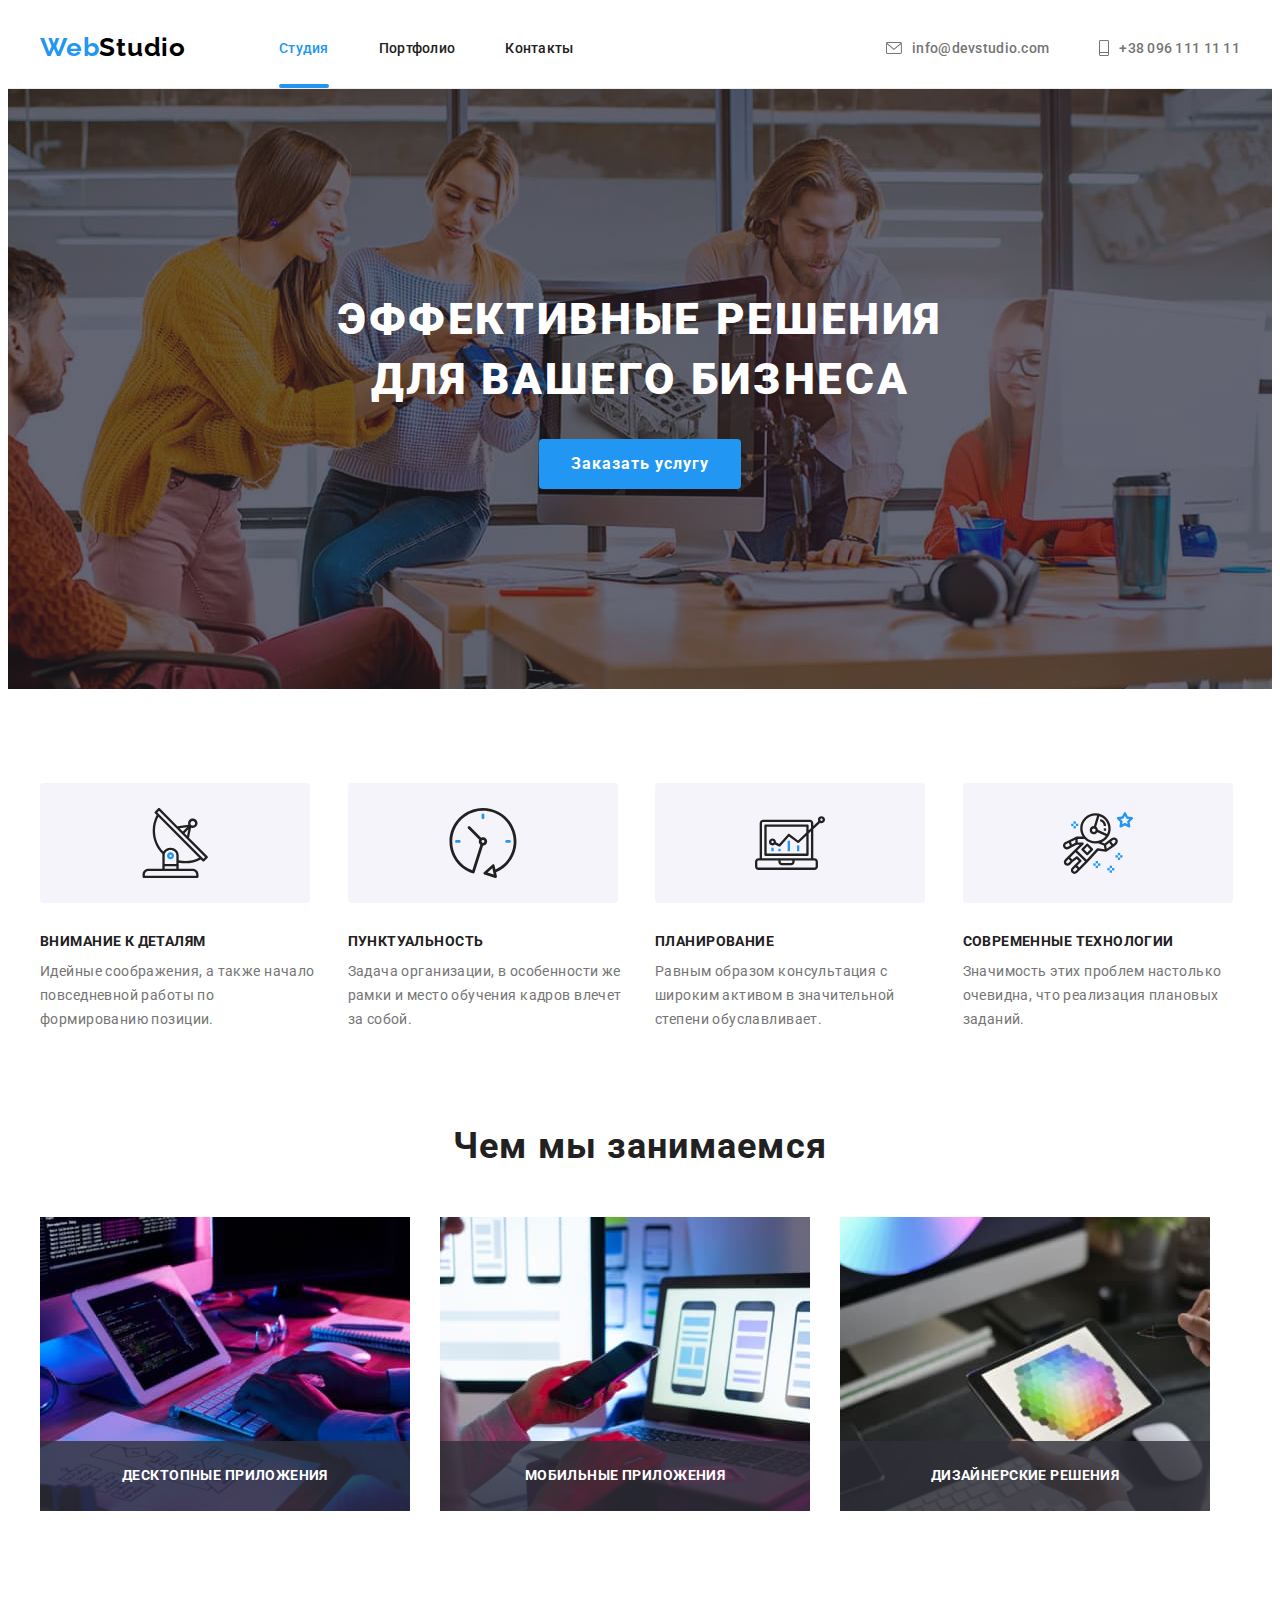
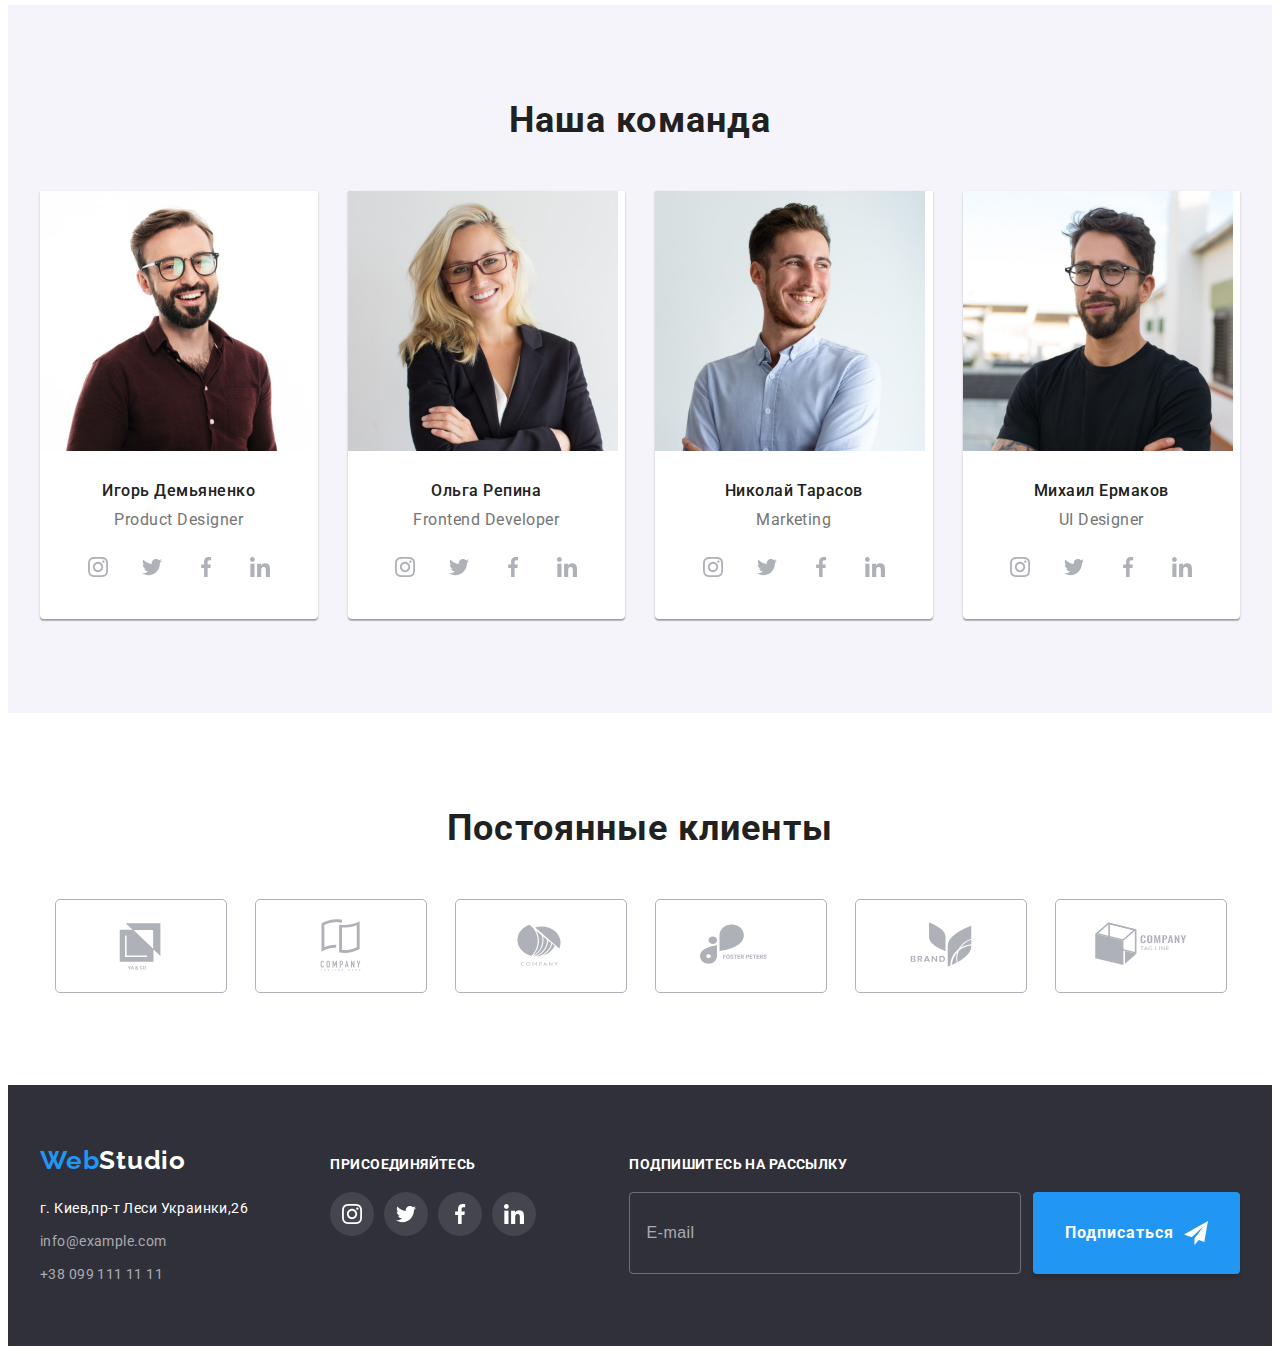
==== index.html @ f8690f67 "Добавляет первые изменения" ====
<!DOCTYPE html>
<html lang="ru">
<head>
    <meta charset="UTF-8">
    <meta http-equiv="X-UA-Compatible" content="IE=edge">
    <meta name="viewport" content="width=device-width, initial-scale=1.0">
    <title>Студия</title>
    <link rel="preconnect" href="https://fonts.googleapis.com">
    <link rel="preconnect" href="https://fonts.gstatic.com" crossorigin>
    <link href="https://fonts.googleapis.com/css2?family=Raleway:wght@700&family=Roboto:wght@400;500;700;900&display=swap"
        rel="stylesheet">
    <link rel="stylesheet" href="https://cdnjs.cloudflare.com/ajax/libs/modern-normalize/1.1.0/modern-normalize.min.css"
        integrity="sha512-wpPYUAdjBVSE4KJnH1VR1HeZfpl1ub8YT/NKx4PuQ5NmX2tKuGu6U/JRp5y+Y8XG2tV+wKQpNHVUX03MfMFn9Q=="
        crossorigin="anonymous" referrerpolicy="no-referrer" />
        
        <link rel="stylesheet" href="./css/main.min.css">
</head>
<body class="body">
    <!-- HEADER -->
<header class="header">
    <div class="container header__container">
    <nav class="navigation">
        <a class="logo logo__header" href="/" lang="en">Web<span class="logo__dark">Studio</span>    
        </a>
        <ul class="menu">
            <li class="menu__item" >
                <a class="menu__link menu__link_current" href="">Студия</a>
            </li>
            <li class="menu__item" >
                <a class="menu__link" href="./portfolio.html">Портфолио</a>
            </li>
            <li class="menu__item" >
                <a class="menu__link" href="">Контакты</a>
            </li> 
        </ul>
    </nav>
    <ul class="contacts">
            <li class="contacts__item">
                <a class="contacts__link" href="mailto:info@devstudio.com">
                    <svg class="contacts__icon" width="16px" height="12px">
                    <use href="./images/sprite.svg#icon-envelope"></use>
                    </svg>  
                    info@devstudio.com
                </a>
            </li>
            <li class="contacts__item">
                <a class="contacts__link header__tel" href="tel:+380961111111">
                   <svg class="contacts__icon" width="10px" height="16px">
                    <use href="./images/sprite.svg#icon-smartphone"></use>
                    </svg>
                    +38 096 111 11 11
                </a>
            </li>
    </ul>
        </div>
</header>
<main>
        <!-- HERO -->
<section class="hero">
    <div class="container">
        <h1 class="hero__title">Эффективные решения для вашего бизнеса</h1>
            <button class="modal-btn" type="button" data-modal-open>Заказать услугу</button>
    </div>
</section>
        <!-- FEATURES -->
<section class="section">
    <div class="container">
        <h2 class="section__title section__title_visually-hidden">Особенности</h2>
    <ul class="features">
        <li class="features__item">
            <div class="features__wrapper">
                <svg class="features__icon">
                <use href="./images/sprite.svg#icon-antenna"></use>
                </svg>
            </div>
        <h3 class="features__title">Внимание к деталям
        </h3>
            <p class="features__text">Идейные соображения, а также начало повседневной работы по формированию позиции.</p>
        </li>
        <li class="features__item">
            <div class="features__wrapper">
                <svg class="features__icon">
                <use href="./images/sprite.svg#icon-clock"></use>
                </svg>
            </div>
        <h3 class="features__title">Пунктуальность</h3>
            <p class="features__text">Задача организации, в особенности же рамки и место обучения кадров влечет за собой.</p>
        </li>
        <li class="features__item">
            <div class="features__wrapper">
                <svg class="features__icon">
                <use href="./images/sprite.svg#icon-diagram"></use>
                </svg>
            </div>
        <h3 class="features__title">Планирование</h3>
            <p class="features__text">Равным образом консультация с широким активом в значительной степени обуславливает.</p>
        </li>
        <li class="features__item">
            <div class="features__wrapper">
                <svg class="features__icon">
                <use href="./images/sprite.svg#icon-astronaut"></use>
                </svg>
            </div>
        <h3 class="features__title">Современные технологии</h3>
            <p class="features__text">Значимость этих проблем настолько очевидна, что реализация плановых заданий.</p>
        </li>
    </ul>
</div>
</section> 
       <!-- ABOUT-->
<section class="section section_no-padding-top">
    <div class="container">
    <h2 class="section__title">Чем мы занимаемся</h2>
    <ul class="about">
            <li class="about__item">
                <div class="about__wrapper">
                    <img class="about__img" src="./images/about/about-img-1.jpg" alt="Разработчик пишет код" width="370" height="290">
                    <h2 class="about__title">Десктопные приложения</h2>
                </div>
            </li>
            <li class="about__item">
                <div class="about__wrapper">
                    <img class="about__img" src="./images/about/about-img-2.jpg" alt="Разработчик работает над мобильным приложением" width="370" height="290">
                    <h2 class="about__title">Мобильные приложения</h2>
                </div>
            </li>
            <li class="about__item">
                <div class="about__wrapper">
                    <img class="about__img" src="./images/about/about-img-3.jpg" alt="Дизайнер подбирает цвета" width="370" height="290">
                    <h2 class="about__title">Дизайнерские решения</h2>
                </div>
            </li>
    </ul>
    </div>
</section>
       <!-- OUR TEAM -->
<section class="section section_other-bg">
    <div class="container">
        <h2 class="section__title">Наша команда</h2>
        <ul class="employees">
            <li class="employees__card">
                <img class="employees__photo" src="./images/our-team/igor-demyanenko-img-1.jpg"       alt="мужчина улыбается" width="270" height="260">
    <div class="employees__wrapper">
        <h3 class="employees__title ">Игорь Демьяненко</h3>
            <p class="employees__text" lang="en">Product Designer</p>
        <ul class="social-list">
            <li class="social-list__item">
                <a href="" class="social-list__link">
                <svg class="social-list__icon" width="20px" height="20px">
                <use href="./images/sprite.svg#icon-instagram"></use>
                </svg>
                </a>
            </li>
            <li class="social-list__item">
                <a href="" class="social-list__link ">
                <svg class="social-list__icon" width="20px" height="20px">
                <use href="./images/sprite.svg#icon-twitter"></use>
                </svg>
                </a>
            </li>
            <li class="social-list__item">
                <a href="" class="social-list__link">
                <svg class="social-list__icon" width="20px" height="20px">
                <use href="./images/sprite.svg#icon-facebook"></use>
                </svg>
                </a>
            </li>
            <li class="social-list__item">
                <a href="" class="social-list__link">
                <svg class="social-list__icon" width="20px" height="20px">
                <use href="./images/sprite.svg#icon-linkedin"></use>
                </svg>
                </a>
            </li>
        </ul>
        </div>
            </li>
            <li class="employees__card">
                <img class="employees__photo" src="./images/our-team/olga-repina-img-2.jpg" alt="женщина улыбается" width="270" height="260">
            <div class="employees__wrapper">
                <h3 class="employees__title">Ольга Репина</h3>
                <p class="employees__text" lang="en">Frontend Developer</p>
        <ul class="social-list">
            <li class="social-list__item">
                <a href="" class="social-list__link">
                <svg class="social-list__icon" width="20px" height="20px">
                <use href="./images/sprite.svg#icon-instagram"></use>
                </svg>
                </a>
            </li>
            <li class="social-list__item">
                <a href="" class="social-list__link">
                <svg class="social-list__icon" width="20px" height="20px">
                <use href="./images/sprite.svg#icon-twitter"></use>
                </svg>
                </a>
            </li>
            <li class="social-list__item">
                <a href="" class="social-list__link">
                <svg class="social-list__icon" width="20px" height="20px">
                <use href="./images/sprite.svg#icon-facebook"></use>
                </svg>
                </a>
            </li>
            <li class="social-list__item">
                <a href="" class="social-list__link">
                <svg class="social-list__icon" width="20px" height="20px">
                <use href="./images/sprite.svg#icon-linkedin"></use>
                </svg>
                </a>
            </li>
        </ul>
        </div>
            </li>
            <li class="employees__card">
                <img class="employees__photo" src="./images/our-team/nikolaj-tarasov-img-3.jpg" alt="мужчина улыбается" width="270" height="260">
        <div class="employees__wrapper">
                <h3 class="employees__title">Николай Тарасов</h3>
                <p class="employees__text" lang="en">Marketing</p>
        <ul class="social-list">
            <li class="social-list__item">
                <a href="" class="social-list__link">
                <svg class="social-list__icon" width="20px" height="20px">
                <use href="./images/sprite.svg#icon-instagram"></use>
                </svg>
                </a>
            </li>
            <li class="social-list__item">
                <a href="" class="social-list__link">
                <svg class="social-list__icon" width="20px" height="20px">
                <use href="./images/sprite.svg#icon-twitter"></use>
                </svg>
                </a>
            </li>
            <li class="social-list__item">
                <a href="" class="social-list__link">
                <svg class="social-list__icon" width="20px" height="20px">
                <use href="./images/sprite.svg#icon-facebook"></use>
                </svg>
                </a>
            </li>
            <li class="social-list__item">
                <a href="" class="social-list__link">
                <svg class="social-list__icon" width="20px" height="20px">
                <use href="./images/sprite.svg#icon-linkedin"></use>
                </svg>
                </a>
            </li>
        </ul>
        </div>
            </li>
            <li class="employees__card">
                <img class="employees__photo" src="./images/our-team/mihail-ermakov-img-4.jpg" alt="мужчина улыбается" width="270" height="260">
        <div class="employees__wrapper">
                <h3 class="employees__title">Михаил Ермаков</h3>
                <p class="employees__text" lang="en">UI Designer</p>
        <ul class="social-list">
            <li class="social-list__item">
                <a href="" class="social-list__link">
                <svg class="social-list__icon" width="20px" height="20px">
                <use href="./images/sprite.svg#icon-instagram"></use>
                </svg>
                </a>
            </li>
            <li class="social-list__item">
                <a href="" class="social-list__link">
                <svg class="social-list__icon" width="20px" height="20px">
                <use href="./images/sprite.svg#icon-twitter"></use>
                </svg>
                </a>
            </li>
            <li class="social-list__item">
                <a href="" class="social-list__link">
                <svg class="social-list__icon" width="20px" height="20px">
                <use href="./images/sprite.svg#icon-facebook"></use>
                </svg>
                </a>
            </li>
            <li class="social-list__item">
                <a href="" class="social-list__link">
                <svg class="social-list__icon" width="20px" height="20px">
                <use href="./images/sprite.svg#icon-linkedin"></use>
                </svg>
                </a>
            </li>
        </ul>
        </div>
    </li>
    </ul>
    </div>
</section>
<!-- PERMANENT CLIENTS -->
<section class="section">
        <div class="container">
            <h2 class="section__title">Постоянные клиенты</h2>
        <ul class="client">
            <li class="client__item">
                <a href="" class="client__link">
                    <svg class="client__icon" width="106px" height="60px">
                        <use href="./images/sprite.svg#icon-first-client"></use>
                    </svg>
                </a>
            </li>
            <li class="client__item">
                <a href="" class="client__link">
                    <svg class="client__icon" width="106px" height="60px">
                        <use href="./images/sprite.svg#icon-second-client"></use>
                    </svg>
                </a>
            </li>
            <li class="client__item">
                <a href="" class="client__link">
                    <svg class="client__icon" width="106px" height="60px">
                        <use href="./images/sprite.svg#icon-third-client"></use>
                    </svg>
                </a>
            </li>
            <li class="client__item">
                <a href="" class="client__link">
                    <svg class="client__icon" width="106px" height="60px">
                        <use href="./images/sprite.svg#icon-fourth-client"></use>
                    </svg>
                </a>
            </li>
            <li class="client__item">
                <a href="" class="client__link">
                    <svg class="client__icon" width="106px" height="60px">
                        <use href="./images/sprite.svg#icon-fifth-client"></use>
                    </svg>
                </a>
            </li>
            <li class="client__item">
                <a href="" class="client__link">
                    <svg class="client__icon" width="106px" height="60px">
                        <use href="./images/sprite.svg#icon-sixth-client"></use>
                    </svg>
                </a>
            </li>
        </ul>

    </div>
</section>

</main>
    <!-- FOOTER -->
<footer class="footer">
<div class="container footer__container">
        <div class="footer__left-side">
        <a class="logo footer__logo" href="/" lang="en">Web<span class="logo__light">Studio</span></a>
        <!-- CONTACT INFORMATION -->
<address class="contact__info">
        <ul class="footer__contacts">
            <li class="footer__item">
                <a class="footer__link  footer__link__map" href="https://goo.gl/maps/mqFkWckFCeggj8cy6" 
                target="_blank" rel="noopener noreferrer">
                    г. Киев,пр-т Леси Украинки,26</a> 
            </li>
            <li class="footer__item">
                <a class="footer__link  footer__link_connection" href="mailto:info@example.com">info@example.com</a>
            </li>
            <li class="footer__item">
                <a class="footer__link  footer__link_connection" href="tel:+380991111111">+38 099 111 11 11</a>
            </li>
        </ul>
</address>
        </div>
        <div class="footer__right-side">
            <h2 class="footer__title">присоединяйтесь</h2>
        <ul class="social-list">
            <li class="social-list__item">
                <a href="" class="social-list__link footer__social-link">
                <svg class="footer__social-icon" width="20px" height="20px">
                <use href="./images/sprite.svg#icon-instagram"></use>
                </svg>
                </a>
            </li>
            <li class="social-list__item">
                <a href="" class="social-list__link footer__social-link">
                <svg class="footer__social-icon" width="20px" height="20px">
                <use href="./images/sprite.svg#icon-twitter"></use>
                </svg>
                </a>
            </li>
            <li class="social-list__item">
                <a href="" class="social-list__link footer__social-link">
                <svg class="footer__social-icon" width="20px" height="20px">
                <use href="./images/sprite.svg#icon-facebook"></use>
                </svg>
                </a>
            </li>
            <li class="social-list__item">
                <a href="" class="social-list__link footer__social-link">
                <svg class="footer__social-icon" width="20px" height="20px">
                <use href="./images/sprite.svg#icon-linkedin"></use>
                </svg>
                </a>
            </li>
        </ul>
    </div>
        <div class="subscribe-form__wripper">
            <h2 class="subscribe-form__title">Подпишитесь на рассылку</h2>
        <form class="subscribe-form">
            <input class="subscribe-form__input"
            type="email"
            name="user_email"
            id="email"
            placeholder="E-mail">
            <button class="modal-btn subscribe-form__btn" type="submit">Подписаться
            <svg class="subscribe-form__icon" width="24px" height="24px">
            <use href="./images/sprite.svg#icon-icon-send"></use>
            </svg></button>
        </form>
        </div>
</div>
</footer>
<div class="backdrop is-hidden" data-modal>
    <div class="modal">
        <button type="button" class="modal-close-btn" data-modal-close>
            <svg class="modal-close-btn__icon" width="18px" height="18px">
            <use href="./images/sprite.svg#icon-close-btn"></use>
            </svg>
        </button>
        <form  class="contact-form">
            <p class="contact-form__text">Оставьте свои данные, мы вам перезвоним</p>
            <label class="contact-form__field">
                <span class="contact-form__field__key">Имя</span>
                <span class="contact-form__wrapper">
                <input class="contact-form__input" 
                type="text" 
                required 
                name="user_name"
                pattern="[a-zA-Z]*"
                title="Иван Иванов" >
                <svg class="contact-form__icon" width="18px" height="18px">
                    <use href="./images/sprite.svg#icon-person-black"></use>
                </svg>
                </span>
            </label>
            <label class="contact-form__field">
                <span class="contact-form__field__key">Телефон</span>
                <span class="contact-form__wrapper">
                <input class="contact-form__input"
                 type="tel" 
                 required 
                 name="user_phone_number" 
                 pattern="[0-9]{3}-[0-9]{3}-[0-9]{2}-[0-9]{2}"
                 title="xxx-xxx-xx-xx">
                <svg class="contact-form__icon" width="18px" height="18px">
                    <use href="./images/sprite.svg#icon-phone-black"></use>
                </svg>
               </span> 
            </label>
            <label class="contact-form__field">
                <span class="contact-form__field__key">Почта</span>
                <span class="contact-form__wrapper">
                <input class="contact-form__input" 
                type="email" 
                required 
                name="user_email">
                <svg class="contact-form__icon" width="18px" height="18px">
                    <use href="./images/sprite.svg#icon-email-black"></use>
                </svg>
                </span>
            </label>
            <label class="contact-form__field__comment">
                <span class="contact-form-field-key">Комментарий</span>
                <textarea class="contact-form__comment"
                placeholder="Введите текст"
                name="user_comment"
                ></textarea>
            </label>
            <input type="checkbox" 
            class="contact-form__checkbox contact-form__checkbox_visually-hidden" 
            id="checkbox-policy"
            name="user_policy">
            <label for="checkbox-policy" class="contact-form__checkbox__label checkbox__text">
                Соглашаюсь с рассылкой и принимаю&nbsp;<a href="" class="contact-form__link">Условия договора</a>
            </label>
            <button type="submit" class="modal-btn contact-form__button">Отправить</button>
        </form>
    </div>
</div>
<script src="./js/modal.js"></script>
</body>
</html>
---- css/main.min.css ----
:root{--primary-font-family: "Roboto", sans-serif;--secondary-font-family: "Raleway", sans-serif;--accent-color: #2196F3;--primary-text-color: #212121;--secondary-text-color: #757575;--background-modal--color: #188CE8;--background-dark-color: #2F303A;--auxiliary-light-color: #FFFFFF;--auxiliary-dark-color: #000000;--social-icon-color: #AFB1B8;--cubic-bezier: cubic-bezier(0.4, 0, 0.2, 1)}.client__link,.features__wrapper,.about__title,.social-list__link,.modal-close-btn,.contact-form__checkbox__label{display:flex;justify-content:center;align-items:center}.contact-form__checkbox,.section__title_visually-hidden{position:absolute;width:1px;height:1px;margin:-1px;border:0;padding:0;white-space:nowrap;clip-path:inset(100%);clip:rect(0 0 0 0);overflow:hidden}h1,h2,h3,p{margin-top:0;margin-bottom:0}ul,ol{margin-top:0;margin-bottom:0;padding-left:0;list-style:none}img{display:block;max-width:100%;height:auto}a{text-decoration:none}.body{font-family:var(--primary-font-family);color:var(--primary-text-color)}.container{width:1200px;margin-left:auto;margin-right:auto;padding-right:15px;padding-left:15px}.section{padding-top:94px;padding-bottom:94px}.section_no-padding-top{padding-top:0}.section_other-bg{background:#f5f4fa}.section__title{text-align:center;margin-bottom:50px;font-weight:700;font-size:36px;line-height:1.1666666667;letter-spacing:.03em}.backdrop{position:fixed;top:0;left:0;width:100%;height:100%;background-color:rgba(0,0,0,.2);transition:opacity 250ms var(--cubic-bezier),visibility 250ms var(--cubic-bezier)}.backdrop.is-hidden{opacity:0;visibility:hidden;pointer-events:none}.logo{font-family:var(--secondary-font-family);font-weight:700;font-size:26px;line-height:1.1923076923;letter-spacing:.03em;color:var(--accent-color)}.logo__header{margin-right:93px}.logo__dark{color:var(--auxiliary-dark-color)}.footer__logo{display:inline-block;margin-bottom:20px}.logo__light{color:var(--auxiliary-light-color)}.modal-btn{min-width:200px;border:none;border-radius:4px;box-shadow:0px 4px 4px rgba(0,0,0,.15);padding:10px 32px;font-family:inherit;font-weight:700;font-size:16px;line-height:1.875;letter-spacing:.06em;cursor:pointer;color:var(--auxiliary-light-color);background-color:var(--accent-color);transition:color 250ms var(--cubic-bezier),background-color 250ms var(--cubic-bezier)}.modal-btn:hover,.modal-btn:focus{color:var(--auxiliary-light-color);background-color:var(--background-modal--color)}.contact-form__text{font-weight:700;font-size:20px;line-height:1.15;letter-spacing:.03em;margin-bottom:12px}.contact-form{display:flex;flex-direction:column}.contact-form__input{width:100%;height:40px;padding-left:42px;border:1px solid rgba(33,33,33,.2);border-radius:4px;transition:border-color 250ms var(--cubic-bezier)}.contact-form__input:focus{outline:none;border-color:var(--accent-color)}.contact-form__field{margin-bottom:10px}.contact-form__field__comment{margin-bottom:20px}.contact-form__field__key{display:block;margin-bottom:4px;font-weight:400;font-size:12px;line-height:1.1666666667;letter-spacing:.01em;color:var(--secondary-text-color)}.contact-form__wrapper{position:relative;display:block}.contact-form__icon{position:absolute;top:50%;left:12px;transform:translateY(-50%);transition:fill 250ms var(--cubic-bezier)}.contact-form__input:focus+.contact-form__icon{fill:var(--accent-color)}.contact-form__comment{display:block;width:100%;height:120px;border:1px solid rgba(33,33,33,.2);border-radius:4px;resize:none;padding:12px 16px;transition:border-color 250ms var(--cubic-bezier)}.contact-form__comment:focus{outline:none;border-color:var(--accent-color)}.contact-form__comment::placeholder{font-weight:400;font-size:12px;line-height:1.1666666667;letter-spacing:.01em;color:rgba(117,117,117,.5)}.contact-form__checkbox__label{margin-bottom:30px}.contact-form__checkbox__label::before{display:block;width:16px;height:15px;border:2px solid var(--primary-text-color);border-radius:2px;content:"";cursor:pointer;margin-right:10px}.contact-form__checkbox:checked+.contact-form__checkbox__label::before{background-position:center;background-size:contain;background-color:var(--accent-color);border-color:var(--accent-color);background-image:url("../images/checkbox-icon/chekbox-icon.svg")}.contact-form__checkbox:focus+.contact-form__checkbox__label::before{border-color:var(--accent-color)}.checkbox__text{font-weight:400;font-size:14px;line-height:1.7142857143;letter-spacing:.03em;color:var(--secondary-text-color)}.contact-form__link{color:var(--accent-color)}.contact-form__button{align-self:center}.modal{position:absolute;top:50%;left:50%;transform:translate(-50%, -50%);width:528px;height:581px;padding:40px;background-color:var(--auxiliary-light-color)}.modal-close-btn{position:absolute;top:8px;right:8px;width:30px;height:30px;padding:0;border:1px solid rgba(0,0,0,.1);border-radius:50%;background-color:rgba(0,0,0,0);cursor:pointer;transition:fill 250ms var(--cubic-bezier)}.modal-close-btn:hover,.modal-close-btn:focus{fill:var(--accent-color)}.social-list{display:flex;justify-content:center}.social-list__item:not(:last-child){margin-right:10px}.social-list__link{width:44px;height:44px;border-radius:50%;background-color:var(--auxiliary-light-color);transition:background-color 250ms var(--cubic-bezier)}.social-list__link:hover,.social-list__link:focus{background-color:var(--accent-color)}.social-list__icon{fill:var(--social-icon-color);transition:fill 250ms var(--cubic-bezier)}.social-list__link:hover .social-list__icon,.social-list__link:focus .social-list__icon{fill:var(--auxiliary-light-color)}.subscribe-form{display:flex;width:100%}.subscribe-form__title{display:inline-block}.subscribe-form__input{width:358px;height:50px;margin-right:12px;padding:15px 16px;border:1px solid rgba(255,255,255,.3);border-radius:4px;background-color:rgba(0,0,0,0);color:var(--auxiliary-light-color);transition:border-color 250ms var(--cubic-bezier)}.subscribe-form__input::placeholder{font-weight:400;font-size:16px;line-height:1.25;letter-spacing:.03em;color:rgba(255,255,255,.6)}.subscribe-form__input:focus{outline:none;border-color:var(--accent-color)}.subscribe-form__btn{display:inline-flex;align-items:center}.subscribe-form__icon{margin-left:10px;fill:var(--auxiliary-light-color)}.about{display:flex;flex-direction:row}.about__item{flex:basis calc((100% - 60px)/3)}.about__item:not(:last-child){margin-right:30px}.about__wrapper{position:relative}.about__title{position:absolute;bottom:0;left:0;width:100%;height:70px;font-family:var(--primary-text-color);font-weight:700;font-size:14px;line-height:1.14;letter-spacing:.03em;text-transform:uppercase;overflow:auto;color:var(--auxiliary-light-color);background-color:rgba(47,48,58,.8)}.features__wrapper{width:270px;height:120px;margin-bottom:30px;background:#f5f4fa;border-radius:4px}.features__icon{width:70px;height:70px}.features__title{margin-bottom:10px;font-weight:700;font-size:14px;line-height:1.1428571429;letter-spacing:.03em;text-transform:uppercase}.features__text{font-weight:400;font-size:14px;line-height:1.7142857143;letter-spacing:.03em;color:var(--secondary-text-color)}.features{display:flex;flex-wrap:wrap;margin:-15px}.features__item{margin:15px;flex-basis:calc((100% - 120px)/4)}.footer__container{display:flex;align-items:baseline}.footer{padding-top:60px;padding-bottom:60px;background-color:var(--background-dark-color)}.footer__left-side{flex-grow:1;margin-right:70px}.footer__right-side{margin-right:93px}.footer__contacts{font-weight:400;font-size:14px;line-height:1.7142857143;letter-spacing:.03em;font-style:normal}.footer__link{transition:color 250ms var(--cubic-bezier)}.footer__link:hover,.footer__link:focus{color:var(--accent-color)}.footer__link__map{color:var(--auxiliary-light-color)}.footer__link_connection{color:rgba(255,255,255,.6)}.footer__item:not(:last-child){margin-bottom:9px}.footer__title,.subscribe-form__title{font-weight:700;font-size:14px;line-height:1.1428571429;letter-spacing:.03em;text-transform:uppercase;margin-bottom:20px;color:var(--auxiliary-light-color)}.footer__social-link{background-color:rgba(255,255,255,.1)}.footer__social-icon{fill:var(--auxiliary-light-color)}.header{padding-top:24px;padding-bottom:25px;border-bottom:1px solid #ececec}.header__container{display:flex;align-items:center;justify-content:space-between}.navigation{display:flex;align-items:center}.menu{display:flex}.menu__item:not(:last-child){margin-right:50px}.menu__link{padding-top:32px;padding-bottom:32px;font-weight:500;font-size:14px;line-height:1.1428571429;letter-spacing:.02em;color:var(--primary-text-color);transition:color 250ms var(--cubic-bezier)}.menu__link:hover,.menu__link:focus{color:var(--accent-color)}.menu__link.menu__link_current{color:var(--accent-color)}.menu__link_current{position:relative;color:var(--accent-color)}.menu__link_current::after{position:absolute;display:block;width:100%;height:4px;left:0;bottom:0;background-color:var(--accent-color);border-radius:2px;content:""}.contacts{display:flex;align-items:center;font-weight:500;font-size:14px;line-height:1.1428571429;letter-spacing:.02em;color:var(--secondary-text-color)}.header__tel{margin-left:50px}.contacts__link{display:flex;align-items:center;color:var(--secondary-text-color);transition:color 250ms var(--cubic-bezier)}.contacts__link:hover,.contacts__link:focus{color:var(--accent-color)}.contacts__icon{flex-shrink:0;margin-right:10px;fill:var(--secondary-text-color);transition:fill 250ms var(--cubic-bezier)}.contacts__link:hover .contacts__icon,.contacts__link:focus .contacts__icon{fill:var(--accent-color)}.hero{padding-top:200px;padding-bottom:200px;margin-left:auto;margin-right:auto;text-align:center;background-color:#c4c4c4;background-image:linear-gradient(rgba(47, 48, 58, 0.4), rgba(47, 48, 58, 0.4)),url(../images/hero/bg.jpg);background-size:cover;background-position:center;background-repeat:no-repeat;max-width:1600px}.hero__title{width:696px;margin-left:auto;margin-right:auto;margin-bottom:30px;font-weight:900;font-size:44px;line-height:1.3636363636;letter-spacing:.06em;text-transform:uppercase;color:var(--auxiliary-light-color)}.employees{display:flex;flex-wrap:wrap}.employees__card{box-shadow:0px 1px 3px rgba(0,0,0,.12),0px 1px 1px rgba(0,0,0,.14),0px 2px 1px rgba(0,0,0,.2);border-radius:0px 0px 4px 4px;background-color:var(--auxiliary-light-color);flex-basis:calc((100% - 90px)/4)}.employees__card:not(:last-child){margin-right:30px}.employees__title{font-weight:500;font-size:16px;line-height:1.1875;letter-spacing:.03em;margin-bottom:10px}.employees__text{margin-bottom:16px;font-weight:400;font-size:16px;line-height:1.1875;letter-spacing:.03em;color:var(--secondary-text-color)}.employees__wrapper{text-align:center;padding-top:30px;padding-bottom:30px}.client{display:flex;justify-content:center}.client__item{width:170px;height:92px}.client__item:not(:last-child){margin-right:30px}.client__link{width:100%;height:100%;border:solid 1px var(--social-icon-color);border-radius:5px;color:var(--social-icon-color);transition:border-color 250ms var(--cubic-bezier),color 250ms var(--cubic-bezier)}.client__link:hover,.client__link:focus{border-color:var(--accent-color);color:var(--accent-color)}.client__icon{fill:currentColor}.project__btn{display:flex;justify-content:center;margin-bottom:50px}.project__item:not(:last-child){margin-right:8px}.project__modal-btn{border:solid 1px rgba(0,0,0,0);border-radius:4px;padding:6px 22px;font-family:inherit;font-weight:500;font-size:16px;line-height:1.625;letter-spacing:.03em;cursor:pointer;color:var(--auxiliary-dark-color);background-color:#f5f4fa;transition:color 250ms var(--cubic-bezier),background-color 250ms var(--cubic-bezier),box-shadow 250ms var(--cubic-bezier)}.project__modal-btn:hover,.project__modal-btn:focus{color:var(--auxiliary-light-color);background-color:var(--accent-color);box-shadow:0px 3px 1px rgba(0,0,0,.1),0px 1px 2px rgba(0,0,0,.08),0px 2px 2px rgba(0,0,0,.12);border-radius:4px}.project__cards{display:flex;flex-wrap:wrap}.project__cards__item{flex-basis:calc((100% - 60px)/3)}.project__cards__item:not(:nth-child(3n)){margin-right:30px}.project__cards__item:not(:nth-last-child(-n+3)){margin-bottom:30px}.project__cards__wrapper{padding:20px 24px;border:1px solid #eee;border-top:none;background-color:var(--auxiliary-light-color)}.project__cards__link{display:block;transition:box-shadow 250ms var(--cubic-bezier);background:var(--auxiliary-light-color)}.project__cards__link:hover,.project__cards__link:focus{box-shadow:0px 1px 1px rgba(0,0,0,.12),0px 4px 4px rgba(0,0,0,.06),1px 4px 6px rgba(0,0,0,.16)}.project__cards__title{margin-bottom:4px;font-weight:700;font-size:18px;line-height:2;letter-spacing:.06em;color:var(--auxiliary-dark-color)}.project__cards__text{font-weight:400;font-size:16px;line-height:1.875;letter-spacing:.03em;color:var(--secondary-text-color)}.project__img__wrapper{position:relative;overflow:hidden}.project__cards__overlay{position:absolute;top:0;left:0;width:100%;height:100%;padding:63px 24px;font-weight:400;font-size:18px;line-height:1.5555555556;letter-spacing:.03em;color:var(--auxiliary-light-color);background-color:rgba(33,150,243,.9);transition:transform 250ms var(--cubic-bezier);transform:translateY(100%)}.project__cards__link:hover .project__cards__overlay,.project__cards__link:focus .project__cards__overlay{transform:translateY(0%)}/*# sourceMappingURL=main.min.css.map */
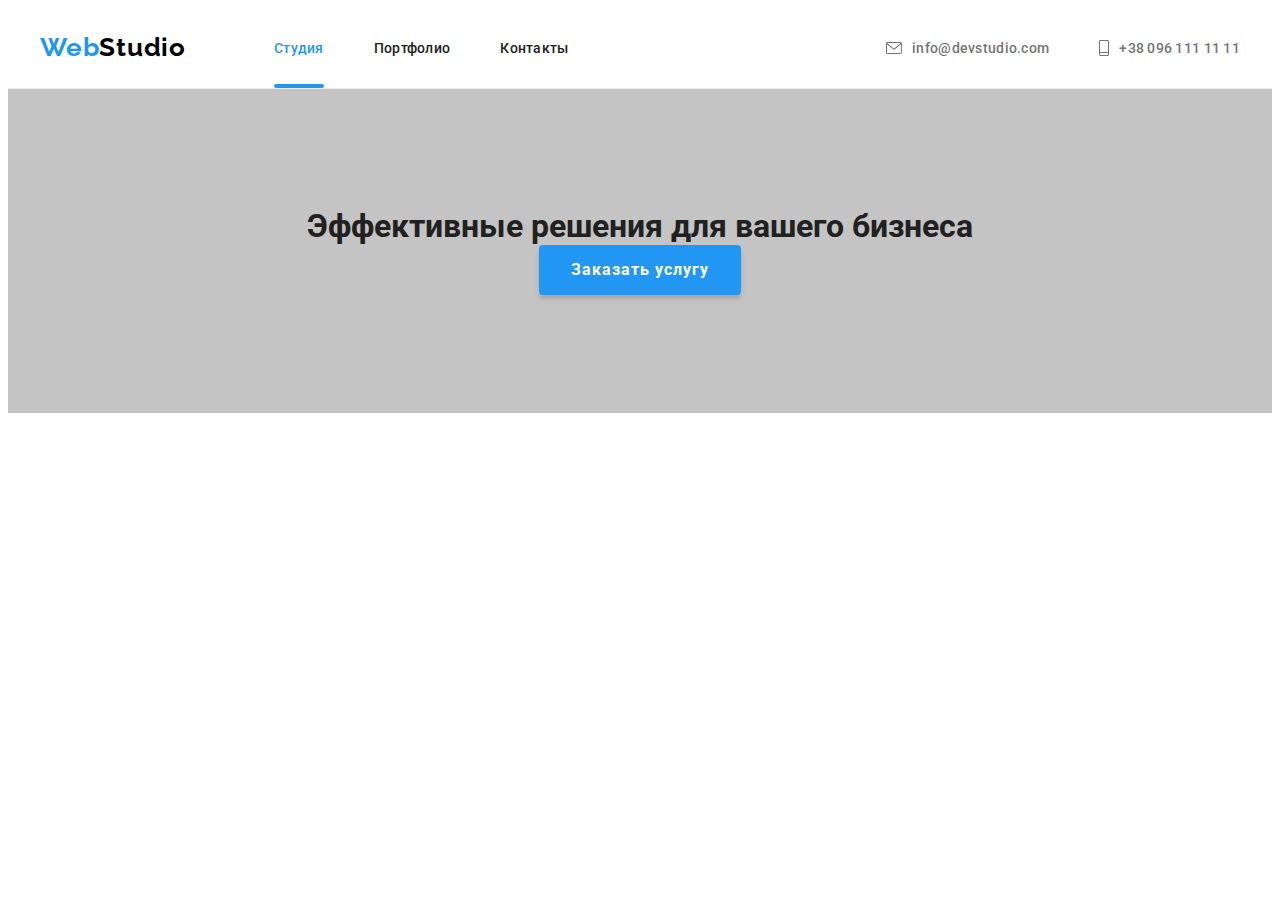
==== commit 231c4fbe: "Добавляет хедер" ====
--- a/index.html
+++ b/index.html
@@ -34,6 +34,11 @@
             </li> 
         </ul>
     </nav>
+    <button type="button" class="mobile-menu__open-btn" data-menu-open>
+        <svg class="mobile-menu__open-icon" width="40px" height="40px">
+            <use href="./images/sprite.svg#burger-icon"></use>
+        </svg>
+    </button>
     <ul class="contacts">
             <li class="contacts__item">
                 <a class="contacts__link" href="mailto:info@devstudio.com">
@@ -53,6 +58,52 @@
             </li>
     </ul>
         </div>
+    <div class="mobile-menu" data-menu>
+        <div class="container mobile-menu__container">
+            <div class="wrapper-up">
+        <button type="button" class="mobile-menu__close-btn" data-menu-close>
+            <svg class="mobile-menu__close-icon" width="40px" height="40px">
+                <use href="./images/sprite.svg#icon-close-btn"></use>
+            </svg>
+        </button>
+        <ul class="mobile-menu__list">
+            <li class="mobile-menu__item">
+                <a href="" class="mobile-menu__link mobile-menu__link_current">Студия</a>
+            </li>
+            <li class="mobile-menu__item">
+                <a href="./portfolio.html" class="mobile-menu__link">Портфолио</a>
+            </li>
+            <li class="mobile-menu__item">
+                <a href="" class="mobile-menu__link">Контакты</a>
+            </li>
+        </ul>
+        </div>
+        <div class="wrapper-down">
+        <ul class="mobile-menu__contacts">
+            <li class="mobile-menu__contact-item">
+                <a class="mobile-menu__contact-link mobile-menu__phone" href="tel:+38 096 111 11 11">+38 096 111 11 11</a>
+            </li>
+            <li class="mobile-menu__contact-item">
+                <a class="mobile-menu__contact-link mobile-menu__mail" href="mailto:info@devstudio.com">info@devstudio.com</a>
+            </li>
+        </ul>
+        <ul class="mobile-menu__social-list">
+            <li class="mobile-menu__social-item">
+                <a class="mobile-menu__social-link" href="" >Instagram</a>
+            </li>
+            <li class="mobile-menu__social-item">
+                <a class="mobile-menu__social-link" href="">Twitter</a>
+            </li>
+            <li class="mobile-menu__social-item">
+                <a class="mobile-menu__social-link" href="">Facebook</a>
+            </li>
+            <li class="mobile-menu__social-item">
+                <a class="mobile-menu__social-link" href="">LinkedIn</a>
+            </li>
+        </ul>
+        </div>
+        </div>
+    </div>
 </header>
 <main>
         <!-- HERO -->
@@ -63,7 +114,7 @@
     </div>
 </section>
         <!-- FEATURES -->
-<section class="section">
+<!-- <section class="section">
     <div class="container">
         <h2 class="section__title section__title_visually-hidden">Особенности</h2>
     <ul class="features">
@@ -106,9 +157,9 @@
         </li>
     </ul>
 </div>
-</section> 
+</section>  -->
        <!-- ABOUT-->
-<section class="section section_no-padding-top">
+<!-- <section class="section section_no-padding-top">
     <div class="container">
     <h2 class="section__title">Чем мы занимаемся</h2>
     <ul class="about">
@@ -132,9 +183,9 @@
             </li>
     </ul>
     </div>
-</section>
+</section> -->
        <!-- OUR TEAM -->
-<section class="section section_other-bg">
+<!-- <section class="section section_other-bg">
     <div class="container">
         <h2 class="section__title">Наша команда</h2>
         <ul class="employees">
@@ -288,9 +339,9 @@
     </li>
     </ul>
     </div>
-</section>
+</section> -->
 <!-- PERMANENT CLIENTS -->
-<section class="section">
+<!-- <section class="section">
         <div class="container">
             <h2 class="section__title">Постоянные клиенты</h2>
         <ul class="client">
@@ -339,16 +390,16 @@
         </ul>
 
     </div>
-</section>
+</section> -->
 
 </main>
     <!-- FOOTER -->
-<footer class="footer">
+<!-- <footer class="footer">
 <div class="container footer__container">
         <div class="footer__left-side">
-        <a class="logo footer__logo" href="/" lang="en">Web<span class="logo__light">Studio</span></a>
-        <!-- CONTACT INFORMATION -->
-<address class="contact__info">
+        <a class="logo footer__logo" href="/" lang="en">Web<span class="logo__light">Studio</span></a> -->
+         <!-- CONTACT INFORMATION -->
+<!-- <address class="contact__info">
         <ul class="footer__contacts">
             <li class="footer__item">
                 <a class="footer__link  footer__link__map" href="https://goo.gl/maps/mqFkWckFCeggj8cy6" 
@@ -412,8 +463,8 @@
         </form>
         </div>
 </div>
-</footer>
-<div class="backdrop is-hidden" data-modal>
+</footer> -->
+<!-- <div class="backdrop is-hidden" data-modal>
     <div class="modal">
         <button type="button" class="modal-close-btn" data-modal-close>
             <svg class="modal-close-btn__icon" width="18px" height="18px">
@@ -479,7 +530,8 @@
             <button type="submit" class="modal-btn contact-form__button">Отправить</button>
         </form>
     </div>
-</div>
+</div> -->
+<script src="./js/menu.js"></script>
 <script src="./js/modal.js"></script>
 </body>
 </html>
--- a/css/main.min.css
+++ b/css/main.min.css
@@ -1 +1 @@
-:root{--primary-font-family: "Roboto", sans-serif;--secondary-font-family: "Raleway", sans-serif;--accent-color: #2196F3;--primary-text-color: #212121;--secondary-text-color: #757575;--background-modal--color: #188CE8;--background-dark-color: #2F303A;--auxiliary-light-color: #FFFFFF;--auxiliary-dark-color: #000000;--social-icon-color: #AFB1B8;--cubic-bezier: cubic-bezier(0.4, 0, 0.2, 1)}.client__link,.features__wrapper,.about__title,.social-list__link,.modal-close-btn,.contact-form__checkbox__label{display:flex;justify-content:center;align-items:center}.contact-form__checkbox,.section__title_visually-hidden{position:absolute;width:1px;height:1px;margin:-1px;border:0;padding:0;white-space:nowrap;clip-path:inset(100%);clip:rect(0 0 0 0);overflow:hidden}h1,h2,h3,p{margin-top:0;margin-bottom:0}ul,ol{margin-top:0;margin-bottom:0;padding-left:0;list-style:none}img{display:block;max-width:100%;height:auto}a{text-decoration:none}.body{font-family:var(--primary-font-family);color:var(--primary-text-color)}.container{width:1200px;margin-left:auto;margin-right:auto;padding-right:15px;padding-left:15px}.section{padding-top:94px;padding-bottom:94px}.section_no-padding-top{padding-top:0}.section_other-bg{background:#f5f4fa}.section__title{text-align:center;margin-bottom:50px;font-weight:700;font-size:36px;line-height:1.1666666667;letter-spacing:.03em}.backdrop{position:fixed;top:0;left:0;width:100%;height:100%;background-color:rgba(0,0,0,.2);transition:opacity 250ms var(--cubic-bezier),visibility 250ms var(--cubic-bezier)}.backdrop.is-hidden{opacity:0;visibility:hidden;pointer-events:none}.logo{font-family:var(--secondary-font-family);font-weight:700;font-size:26px;line-height:1.1923076923;letter-spacing:.03em;color:var(--accent-color)}.logo__header{margin-right:93px}.logo__dark{color:var(--auxiliary-dark-color)}.footer__logo{display:inline-block;margin-bottom:20px}.logo__light{color:var(--auxiliary-light-color)}.modal-btn{min-width:200px;border:none;border-radius:4px;box-shadow:0px 4px 4px rgba(0,0,0,.15);padding:10px 32px;font-family:inherit;font-weight:700;font-size:16px;line-height:1.875;letter-spacing:.06em;cursor:pointer;color:var(--auxiliary-light-color);background-color:var(--accent-color);transition:color 250ms var(--cubic-bezier),background-color 250ms var(--cubic-bezier)}.modal-btn:hover,.modal-btn:focus{color:var(--auxiliary-light-color);background-color:var(--background-modal--color)}.contact-form__text{font-weight:700;font-size:20px;line-height:1.15;letter-spacing:.03em;margin-bottom:12px}.contact-form{display:flex;flex-direction:column}.contact-form__input{width:100%;height:40px;padding-left:42px;border:1px solid rgba(33,33,33,.2);border-radius:4px;transition:border-color 250ms var(--cubic-bezier)}.contact-form__input:focus{outline:none;border-color:var(--accent-color)}.contact-form__field{margin-bottom:10px}.contact-form__field__comment{margin-bottom:20px}.contact-form__field__key{display:block;margin-bottom:4px;font-weight:400;font-size:12px;line-height:1.1666666667;letter-spacing:.01em;color:var(--secondary-text-color)}.contact-form__wrapper{position:relative;display:block}.contact-form__icon{position:absolute;top:50%;left:12px;transform:translateY(-50%);transition:fill 250ms var(--cubic-bezier)}.contact-form__input:focus+.contact-form__icon{fill:var(--accent-color)}.contact-form__comment{display:block;width:100%;height:120px;border:1px solid rgba(33,33,33,.2);border-radius:4px;resize:none;padding:12px 16px;transition:border-color 250ms var(--cubic-bezier)}.contact-form__comment:focus{outline:none;border-color:var(--accent-color)}.contact-form__comment::placeholder{font-weight:400;font-size:12px;line-height:1.1666666667;letter-spacing:.01em;color:rgba(117,117,117,.5)}.contact-form__checkbox__label{margin-bottom:30px}.contact-form__checkbox__label::before{display:block;width:16px;height:15px;border:2px solid var(--primary-text-color);border-radius:2px;content:"";cursor:pointer;margin-right:10px}.contact-form__checkbox:checked+.contact-form__checkbox__label::before{background-position:center;background-size:contain;background-color:var(--accent-color);border-color:var(--accent-color);background-image:url("../images/checkbox-icon/chekbox-icon.svg")}.contact-form__checkbox:focus+.contact-form__checkbox__label::before{border-color:var(--accent-color)}.checkbox__text{font-weight:400;font-size:14px;line-height:1.7142857143;letter-spacing:.03em;color:var(--secondary-text-color)}.contact-form__link{color:var(--accent-color)}.contact-form__button{align-self:center}.modal{position:absolute;top:50%;left:50%;transform:translate(-50%, -50%);width:528px;height:581px;padding:40px;background-color:var(--auxiliary-light-color)}.modal-close-btn{position:absolute;top:8px;right:8px;width:30px;height:30px;padding:0;border:1px solid rgba(0,0,0,.1);border-radius:50%;background-color:rgba(0,0,0,0);cursor:pointer;transition:fill 250ms var(--cubic-bezier)}.modal-close-btn:hover,.modal-close-btn:focus{fill:var(--accent-color)}.social-list{display:flex;justify-content:center}.social-list__item:not(:last-child){margin-right:10px}.social-list__link{width:44px;height:44px;border-radius:50%;background-color:var(--auxiliary-light-color);transition:background-color 250ms var(--cubic-bezier)}.social-list__link:hover,.social-list__link:focus{background-color:var(--accent-color)}.social-list__icon{fill:var(--social-icon-color);transition:fill 250ms var(--cubic-bezier)}.social-list__link:hover .social-list__icon,.social-list__link:focus .social-list__icon{fill:var(--auxiliary-light-color)}.subscribe-form{display:flex;width:100%}.subscribe-form__title{display:inline-block}.subscribe-form__input{width:358px;height:50px;margin-right:12px;padding:15px 16px;border:1px solid rgba(255,255,255,.3);border-radius:4px;background-color:rgba(0,0,0,0);color:var(--auxiliary-light-color);transition:border-color 250ms var(--cubic-bezier)}.subscribe-form__input::placeholder{font-weight:400;font-size:16px;line-height:1.25;letter-spacing:.03em;color:rgba(255,255,255,.6)}.subscribe-form__input:focus{outline:none;border-color:var(--accent-color)}.subscribe-form__btn{display:inline-flex;align-items:center}.subscribe-form__icon{margin-left:10px;fill:var(--auxiliary-light-color)}.about{display:flex;flex-direction:row}.about__item{flex:basis calc((100% - 60px)/3)}.about__item:not(:last-child){margin-right:30px}.about__wrapper{position:relative}.about__title{position:absolute;bottom:0;left:0;width:100%;height:70px;font-family:var(--primary-text-color);font-weight:700;font-size:14px;line-height:1.14;letter-spacing:.03em;text-transform:uppercase;overflow:auto;color:var(--auxiliary-light-color);background-color:rgba(47,48,58,.8)}.features__wrapper{width:270px;height:120px;margin-bottom:30px;background:#f5f4fa;border-radius:4px}.features__icon{width:70px;height:70px}.features__title{margin-bottom:10px;font-weight:700;font-size:14px;line-height:1.1428571429;letter-spacing:.03em;text-transform:uppercase}.features__text{font-weight:400;font-size:14px;line-height:1.7142857143;letter-spacing:.03em;color:var(--secondary-text-color)}.features{display:flex;flex-wrap:wrap;margin:-15px}.features__item{margin:15px;flex-basis:calc((100% - 120px)/4)}.footer__container{display:flex;align-items:baseline}.footer{padding-top:60px;padding-bottom:60px;background-color:var(--background-dark-color)}.footer__left-side{flex-grow:1;margin-right:70px}.footer__right-side{margin-right:93px}.footer__contacts{font-weight:400;font-size:14px;line-height:1.7142857143;letter-spacing:.03em;font-style:normal}.footer__link{transition:color 250ms var(--cubic-bezier)}.footer__link:hover,.footer__link:focus{color:var(--accent-color)}.footer__link__map{color:var(--auxiliary-light-color)}.footer__link_connection{color:rgba(255,255,255,.6)}.footer__item:not(:last-child){margin-bottom:9px}.footer__title,.subscribe-form__title{font-weight:700;font-size:14px;line-height:1.1428571429;letter-spacing:.03em;text-transform:uppercase;margin-bottom:20px;color:var(--auxiliary-light-color)}.footer__social-link{background-color:rgba(255,255,255,.1)}.footer__social-icon{fill:var(--auxiliary-light-color)}.header{padding-top:24px;padding-bottom:25px;border-bottom:1px solid #ececec}.header__container{display:flex;align-items:center;justify-content:space-between}.navigation{display:flex;align-items:center}.menu{display:flex}.menu__item:not(:last-child){margin-right:50px}.menu__link{padding-top:32px;padding-bottom:32px;font-weight:500;font-size:14px;line-height:1.1428571429;letter-spacing:.02em;color:var(--primary-text-color);transition:color 250ms var(--cubic-bezier)}.menu__link:hover,.menu__link:focus{color:var(--accent-color)}.menu__link.menu__link_current{color:var(--accent-color)}.menu__link_current{position:relative;color:var(--accent-color)}.menu__link_current::after{position:absolute;display:block;width:100%;height:4px;left:0;bottom:0;background-color:var(--accent-color);border-radius:2px;content:""}.contacts{display:flex;align-items:center;font-weight:500;font-size:14px;line-height:1.1428571429;letter-spacing:.02em;color:var(--secondary-text-color)}.header__tel{margin-left:50px}.contacts__link{display:flex;align-items:center;color:var(--secondary-text-color);transition:color 250ms var(--cubic-bezier)}.contacts__link:hover,.contacts__link:focus{color:var(--accent-color)}.contacts__icon{flex-shrink:0;margin-right:10px;fill:var(--secondary-text-color);transition:fill 250ms var(--cubic-bezier)}.contacts__link:hover .contacts__icon,.contacts__link:focus .contacts__icon{fill:var(--accent-color)}.hero{padding-top:200px;padding-bottom:200px;margin-left:auto;margin-right:auto;text-align:center;background-color:#c4c4c4;background-image:linear-gradient(rgba(47, 48, 58, 0.4), rgba(47, 48, 58, 0.4)),url(../images/hero/bg.jpg);background-size:cover;background-position:center;background-repeat:no-repeat;max-width:1600px}.hero__title{width:696px;margin-left:auto;margin-right:auto;margin-bottom:30px;font-weight:900;font-size:44px;line-height:1.3636363636;letter-spacing:.06em;text-transform:uppercase;color:var(--auxiliary-light-color)}.employees{display:flex;flex-wrap:wrap}.employees__card{box-shadow:0px 1px 3px rgba(0,0,0,.12),0px 1px 1px rgba(0,0,0,.14),0px 2px 1px rgba(0,0,0,.2);border-radius:0px 0px 4px 4px;background-color:var(--auxiliary-light-color);flex-basis:calc((100% - 90px)/4)}.employees__card:not(:last-child){margin-right:30px}.employees__title{font-weight:500;font-size:16px;line-height:1.1875;letter-spacing:.03em;margin-bottom:10px}.employees__text{margin-bottom:16px;font-weight:400;font-size:16px;line-height:1.1875;letter-spacing:.03em;color:var(--secondary-text-color)}.employees__wrapper{text-align:center;padding-top:30px;padding-bottom:30px}.client{display:flex;justify-content:center}.client__item{width:170px;height:92px}.client__item:not(:last-child){margin-right:30px}.client__link{width:100%;height:100%;border:solid 1px var(--social-icon-color);border-radius:5px;color:var(--social-icon-color);transition:border-color 250ms var(--cubic-bezier),color 250ms var(--cubic-bezier)}.client__link:hover,.client__link:focus{border-color:var(--accent-color);color:var(--accent-color)}.client__icon{fill:currentColor}.project__btn{display:flex;justify-content:center;margin-bottom:50px}.project__item:not(:last-child){margin-right:8px}.project__modal-btn{border:solid 1px rgba(0,0,0,0);border-radius:4px;padding:6px 22px;font-family:inherit;font-weight:500;font-size:16px;line-height:1.625;letter-spacing:.03em;cursor:pointer;color:var(--auxiliary-dark-color);background-color:#f5f4fa;transition:color 250ms var(--cubic-bezier),background-color 250ms var(--cubic-bezier),box-shadow 250ms var(--cubic-bezier)}.project__modal-btn:hover,.project__modal-btn:focus{color:var(--auxiliary-light-color);background-color:var(--accent-color);box-shadow:0px 3px 1px rgba(0,0,0,.1),0px 1px 2px rgba(0,0,0,.08),0px 2px 2px rgba(0,0,0,.12);border-radius:4px}.project__cards{display:flex;flex-wrap:wrap}.project__cards__item{flex-basis:calc((100% - 60px)/3)}.project__cards__item:not(:nth-child(3n)){margin-right:30px}.project__cards__item:not(:nth-last-child(-n+3)){margin-bottom:30px}.project__cards__wrapper{padding:20px 24px;border:1px solid #eee;border-top:none;background-color:var(--auxiliary-light-color)}.project__cards__link{display:block;transition:box-shadow 250ms var(--cubic-bezier);background:var(--auxiliary-light-color)}.project__cards__link:hover,.project__cards__link:focus{box-shadow:0px 1px 1px rgba(0,0,0,.12),0px 4px 4px rgba(0,0,0,.06),1px 4px 6px rgba(0,0,0,.16)}.project__cards__title{margin-bottom:4px;font-weight:700;font-size:18px;line-height:2;letter-spacing:.06em;color:var(--auxiliary-dark-color)}.project__cards__text{font-weight:400;font-size:16px;line-height:1.875;letter-spacing:.03em;color:var(--secondary-text-color)}.project__img__wrapper{position:relative;overflow:hidden}.project__cards__overlay{position:absolute;top:0;left:0;width:100%;height:100%;padding:63px 24px;font-weight:400;font-size:18px;line-height:1.5555555556;letter-spacing:.03em;color:var(--auxiliary-light-color);background-color:rgba(33,150,243,.9);transition:transform 250ms var(--cubic-bezier);transform:translateY(100%)}.project__cards__link:hover .project__cards__overlay,.project__cards__link:focus .project__cards__overlay{transform:translateY(0%)}/*# sourceMappingURL=main.min.css.map */+:root{--primary-font-family: "Roboto", sans-serif;--secondary-font-family: "Raleway", sans-serif;--accent-color: #2196F3;--primary-text-color: #212121;--secondary-text-color: #757575;--background-modal--color: #188CE8;--background-dark-color: #2F303A;--auxiliary-light-color: #FFFFFF;--auxiliary-dark-color: #000000;--social-icon-color: #AFB1B8;--cubic-bezier: cubic-bezier(0.4, 0, 0.2, 1)}.client__link,.features__wrapper,.about__title,.social-list__link,.modal-close-btn,.contact-form__checkbox__label{display:flex;justify-content:center;align-items:center}.contact-form__checkbox,.section__title_visually-hidden{position:absolute;width:1px;height:1px;margin:-1px;border:0;padding:0;white-space:nowrap;clip-path:inset(100%);clip:rect(0 0 0 0);overflow:hidden}h1,h2,h3,p{margin-top:0;margin-bottom:0}ul,ol{margin-top:0;margin-bottom:0;padding-left:0;list-style:none}img{display:block;max-width:100%;height:auto}a{text-decoration:none}.body{font-family:var(--primary-font-family);color:var(--primary-text-color)}.container{width:100%;padding-right:15px;padding-left:15px}@media screen and (min-width: 480px){.container{width:480px;margin:0 auto}}@media screen and (min-width: 768px){.container{width:768px}}@media screen and (min-width: 1200px){.container{width:1200px}}.section{padding-top:94px;padding-bottom:94px}.section_no-padding-top{padding-top:0}.section_other-bg{background:#f5f4fa}.section__title{text-align:center;margin-bottom:50px;font-weight:700;font-size:36px;line-height:1.1666666667;letter-spacing:.03em}.backdrop{position:fixed;top:0;left:0;width:100%;height:100%;background-color:rgba(0,0,0,.2);transition:opacity 250ms var(--cubic-bezier),visibility 250ms var(--cubic-bezier)}.backdrop.is-hidden{opacity:0;visibility:hidden;pointer-events:none}.logo{font-family:var(--secondary-font-family);font-weight:700;font-size:26px;line-height:1.1923076923;letter-spacing:.03em;color:var(--accent-color)}.logo__header{margin-right:93px}.logo__dark{color:var(--auxiliary-dark-color)}.footer__logo{display:inline-block;margin-bottom:20px}.logo__light{color:var(--auxiliary-light-color)}.modal-btn{min-width:200px;border:none;border-radius:4px;box-shadow:0px 4px 4px rgba(0,0,0,.15);padding:10px 32px;font-family:inherit;font-weight:700;font-size:16px;line-height:1.875;letter-spacing:.06em;cursor:pointer;color:var(--auxiliary-light-color);background-color:var(--accent-color);transition:color 250ms var(--cubic-bezier),background-color 250ms var(--cubic-bezier)}.modal-btn:hover,.modal-btn:focus{color:var(--auxiliary-light-color);background-color:var(--background-modal--color)}.contact-form__text{font-weight:700;font-size:20px;line-height:1.15;letter-spacing:.03em;margin-bottom:12px}.contact-form{display:flex;flex-direction:column}.contact-form__input{width:100%;height:40px;padding-left:42px;border:1px solid rgba(33,33,33,.2);border-radius:4px;transition:border-color 250ms var(--cubic-bezier)}.contact-form__input:focus{outline:none;border-color:var(--accent-color)}.contact-form__field{margin-bottom:10px}.contact-form__field__comment{margin-bottom:20px}.contact-form__field__key{display:block;margin-bottom:4px;font-weight:400;font-size:12px;line-height:1.1666666667;letter-spacing:.01em;color:var(--secondary-text-color)}.contact-form__wrapper{position:relative;display:block}.contact-form__icon{position:absolute;top:50%;left:12px;transform:translateY(-50%);transition:fill 250ms var(--cubic-bezier)}.contact-form__input:focus+.contact-form__icon{fill:var(--accent-color)}.contact-form__comment{display:block;width:100%;height:120px;border:1px solid rgba(33,33,33,.2);border-radius:4px;resize:none;padding:12px 16px;transition:border-color 250ms var(--cubic-bezier)}.contact-form__comment:focus{outline:none;border-color:var(--accent-color)}.contact-form__comment::placeholder{font-weight:400;font-size:12px;line-height:1.1666666667;letter-spacing:.01em;color:rgba(117,117,117,.5)}.contact-form__checkbox__label{margin-bottom:30px}.contact-form__checkbox__label::before{display:block;width:16px;height:15px;border:2px solid var(--primary-text-color);border-radius:2px;content:"";cursor:pointer;margin-right:10px}.contact-form__checkbox:checked+.contact-form__checkbox__label::before{background-position:center;background-size:contain;background-color:var(--accent-color);border-color:var(--accent-color);background-image:url("../images/checkbox-icon/chekbox-icon.svg")}.contact-form__checkbox:focus+.contact-form__checkbox__label::before{border-color:var(--accent-color)}.checkbox__text{font-weight:400;font-size:14px;line-height:1.7142857143;letter-spacing:.03em;color:var(--secondary-text-color)}.contact-form__link{color:var(--accent-color)}.contact-form__button{align-self:center}.modal{position:absolute;top:50%;left:50%;transform:translate(-50%, -50%);width:528px;height:581px;padding:40px;background-color:var(--auxiliary-light-color)}.modal-close-btn{position:absolute;top:8px;right:8px;width:30px;height:30px;padding:0;border:1px solid rgba(0,0,0,.1);border-radius:50%;background-color:rgba(0,0,0,0);cursor:pointer;transition:fill 250ms var(--cubic-bezier)}.modal-close-btn:hover,.modal-close-btn:focus{fill:var(--accent-color)}.social-list{display:flex;justify-content:center}.social-list__item:not(:last-child){margin-right:10px}.social-list__link{width:44px;height:44px;border-radius:50%;background-color:var(--auxiliary-light-color);transition:background-color 250ms var(--cubic-bezier)}.social-list__link:hover,.social-list__link:focus{background-color:var(--accent-color)}.social-list__icon{fill:var(--social-icon-color);transition:fill 250ms var(--cubic-bezier)}.social-list__link:hover .social-list__icon,.social-list__link:focus .social-list__icon{fill:var(--auxiliary-light-color)}.subscribe-form{display:flex;width:100%}.subscribe-form__title{display:inline-block}.subscribe-form__input{width:358px;height:50px;margin-right:12px;padding:15px 16px;border:1px solid rgba(255,255,255,.3);border-radius:4px;background-color:rgba(0,0,0,0);color:var(--auxiliary-light-color);transition:border-color 250ms var(--cubic-bezier)}.subscribe-form__input::placeholder{font-weight:400;font-size:16px;line-height:1.25;letter-spacing:.03em;color:rgba(255,255,255,.6)}.subscribe-form__input:focus{outline:none;border-color:var(--accent-color)}.subscribe-form__btn{display:inline-flex;align-items:center}.subscribe-form__icon{margin-left:10px;fill:var(--auxiliary-light-color)}@media screen and (max-width: 767px){.mobile-menu{position:fixed;top:0;left:0;width:100%;height:100%;background-color:var(--auxiliary-light-color);opacity:0;visibility:hidden;pointer-events:none;transition:opacity 250ms var(--cubic-bezier),visibility 250ms va(--cubic-bezier)}.mobile-menu.is-open{opacity:1;visibility:visible;pointer-events:auto}.mobile-menu__container{position:relative;display:flex;flex-direction:column;justify-content:space-between;padding-top:48px;padding-bottom:48px;height:100%}.mobile-menu__link{font-weight:500;font-size:40px;line-height:1.175;letter-spacing:.02em;color:var(--primary-text-color);transition:color 250ms var(--cubic-bezier)}.mobile-menu__link_current{color:var(--accent-color)}.mobile-menu__item:not(:last-child){margin-bottom:32px}.mobile-menu__contacts{font-weight:500;font-size:34px;line-height:1.1764705882;letter-spacing:.02em}.mobile-menu__phone{margin-bottom:32px;color:var(--accent-color)}.mobile-menu__mail{font-weight:500;font-size:24px;line-height:1.1666666667;color:var(--secondary-text-color)}.mobile-menu__social-list{display:flex;margin-top:64px}.mobile-menu__social-item{position:relative;margin-right:20px}.mobile-menu__social-item::after{position:absolute;content:" ";margin-left:10px;width:1px;height:100%;background-color:rgba(33,33,33,.2)}.mobile-menu__social-link{font-weight:500;font-size:18px;line-height:1.2222222222;letter-spacing:.02em;color:var(--accent-color)}.mobile-menu__close-btn{position:absolute;top:10px;right:15px;background-color:rgba(0,0,0,0);border:none;padding:0;line-height:0;transition:fill 250ms var(--cubic-bezier)}.mobile-menu__close-icon:hover,.mobile-menu__close-icon:focus{fill:var(--accent-color)}}@media screen and (min-width: 768px){.mobile-menu{display:none}}.about{display:flex;flex-direction:row}.about__item{flex:basis calc((100% - 60px)/3)}.about__item:not(:last-child){margin-right:30px}.about__wrapper{position:relative}.about__title{position:absolute;bottom:0;left:0;width:100%;height:70px;font-family:var(--primary-text-color);font-weight:700;font-size:14px;line-height:1.14;letter-spacing:.03em;text-transform:uppercase;overflow:auto;color:var(--auxiliary-light-color);background-color:rgba(47,48,58,.8)}.features__wrapper{width:270px;height:120px;margin-bottom:30px;background:#f5f4fa;border-radius:4px}.features__icon{width:70px;height:70px}.features__title{margin-bottom:10px;font-weight:700;font-size:14px;line-height:1.1428571429;letter-spacing:.03em;text-transform:uppercase}.features__text{font-weight:400;font-size:14px;line-height:1.7142857143;letter-spacing:.03em;color:var(--secondary-text-color)}.features{display:flex;flex-wrap:wrap;margin:-15px}.features__item{margin:15px;flex-basis:calc((100% - 120px)/4)}.footer__container{display:flex;align-items:baseline}.footer{padding-top:60px;padding-bottom:60px;background-color:var(--background-dark-color)}.footer__left-side{flex-grow:1;margin-right:70px}.footer__right-side{margin-right:93px}.footer__contacts{font-weight:400;font-size:14px;line-height:1.7142857143;letter-spacing:.03em;font-style:normal}.footer__link{transition:color 250ms var(--cubic-bezier)}.footer__link:hover,.footer__link:focus{color:var(--accent-color)}.footer__link__map{color:var(--auxiliary-light-color)}.footer__link_connection{color:rgba(255,255,255,.6)}.footer__item:not(:last-child){margin-bottom:9px}.footer__title,.subscribe-form__title{font-weight:700;font-size:14px;line-height:1.1428571429;letter-spacing:.03em;text-transform:uppercase;margin-bottom:20px;color:var(--auxiliary-light-color)}.footer__social-link{background-color:rgba(255,255,255,.1)}.footer__social-icon{fill:var(--auxiliary-light-color)}.header__container{display:flex;align-items:center;justify-content:space-between}.header{padding-top:16px;padding-bottom:16px;border-bottom:1px solid #ececec}@media screen and (max-width: 767px){.menu{display:none}.contacts{display:none}.mobile-menu__open-btn{background-color:rgba(0,0,0,0);border:none;padding:0;line-height:0}}@media screen and (min-width: 768px){.mobile-menu__open-btn{display:none}.menu{display:flex}.header{padding-top:26px;padding-bottom:26px;border-bottom:1px solid #ececec}.navigation{display:flex;align-items:center}.menu__item:not(:last-child){margin-right:50px}.menu__link{padding-top:32px;padding-bottom:32px;font-weight:500;font-size:14px;line-height:1.1428571429;letter-spacing:.02em;color:var(--primary-text-color);transition:color 250ms var(--cubic-bezier)}.menu__link:hover,.menu__link:focus{color:var(--accent-color)}.menu__link.menu__link_current{color:var(--accent-color)}.menu__link_current{position:relative;color:var(--accent-color)}.menu__link_current::after{position:absolute;display:block;width:100%;height:4px;left:0;bottom:-7px;background-color:var(--accent-color);border-radius:2px;content:""}.logo__header{margin-right:88px}.contacts{display:flex;justify-content:flex-end;flex-direction:column;font-weight:500;font-size:14px;line-height:1.1428571429;letter-spacing:.02em}.contacts__link{display:flex;align-items:center;color:var(--secondary-text-color)}.contacts__icon{flex-shrink:0;margin-right:8px;fill:var(--secondary-text-color)}.header__tel{margin-top:10px}}@media screen and (min-width: 1200px){.header{padding-top:24px;padding-bottom:25px;border-bottom:1px solid #ececec}.menu__link_current::after{bottom:0}.contacts{display:flex;align-items:center;flex-direction:row;font-weight:500;font-size:14px;line-height:1.1428571429;letter-spacing:.02em;color:var(--secondary-text-color)}.header__tel{margin-left:50px;margin-top:auto}.contacts__link{display:flex;align-items:center;color:var(--secondary-text-color);transition:color 250ms var(--cubic-bezier)}.contacts__link:hover,.contacts__link:focus{color:var(--accent-color)}.contacts__icon{flex-shrink:0;margin-right:10px;fill:var(--secondary-text-color);transition:fill 250ms var(--cubic-bezier)}.contacts__link:hover .contacts__icon,.contacts__link:focus .contacts__icon{fill:var(--accent-color)}}.hero{padding-top:118px;padding-bottom:118px;margin-left:auto;margin-right:auto;text-align:center;background-color:#c4c4c4;background-image:linear-gradient(rgba(47, 48, 58, 0.4), rgba(47, 48, 58, 0.4)),url}.employees{display:flex;flex-wrap:wrap}.employees__card{box-shadow:0px 1px 3px rgba(0,0,0,.12),0px 1px 1px rgba(0,0,0,.14),0px 2px 1px rgba(0,0,0,.2);border-radius:0px 0px 4px 4px;background-color:var(--auxiliary-light-color);flex-basis:calc((100% - 90px)/4)}.employees__card:not(:last-child){margin-right:30px}.employees__title{font-weight:500;font-size:16px;line-height:1.1875;letter-spacing:.03em;margin-bottom:10px}.employees__text{margin-bottom:16px;font-weight:400;font-size:16px;line-height:1.1875;letter-spacing:.03em;color:var(--secondary-text-color)}.employees__wrapper{text-align:center;padding-top:30px;padding-bottom:30px}.client{display:flex;justify-content:center}.client__item{width:170px;height:92px}.client__item:not(:last-child){margin-right:30px}.client__link{width:100%;height:100%;border:solid 1px var(--social-icon-color);border-radius:5px;color:var(--social-icon-color);transition:border-color 250ms var(--cubic-bezier),color 250ms var(--cubic-bezier)}.client__link:hover,.client__link:focus{border-color:var(--accent-color);color:var(--accent-color)}.client__icon{fill:currentColor}.project__btn{display:flex;justify-content:center;margin-bottom:50px}.project__item:not(:last-child){margin-right:8px}.project__modal-btn{border:solid 1px rgba(0,0,0,0);border-radius:4px;padding:6px 22px;font-family:inherit;font-weight:500;font-size:16px;line-height:1.625;letter-spacing:.03em;cursor:pointer;color:var(--auxiliary-dark-color);background-color:#f5f4fa;transition:color 250ms var(--cubic-bezier),background-color 250ms var(--cubic-bezier),box-shadow 250ms var(--cubic-bezier)}.project__modal-btn:hover,.project__modal-btn:focus{color:var(--auxiliary-light-color);background-color:var(--accent-color);box-shadow:0px 3px 1px rgba(0,0,0,.1),0px 1px 2px rgba(0,0,0,.08),0px 2px 2px rgba(0,0,0,.12);border-radius:4px}.project__cards{display:flex;flex-wrap:wrap}.project__cards__item{flex-basis:calc((100% - 60px)/3)}.project__cards__item:not(:nth-child(3n)){margin-right:30px}.project__cards__item:not(:nth-last-child(-n+3)){margin-bottom:30px}.project__cards__wrapper{padding:20px 24px;border:1px solid #eee;border-top:none;background-color:var(--auxiliary-light-color)}.project__cards__link{display:block;transition:box-shadow 250ms var(--cubic-bezier);background:var(--auxiliary-light-color)}.project__cards__link:hover,.project__cards__link:focus{box-shadow:0px 1px 1px rgba(0,0,0,.12),0px 4px 4px rgba(0,0,0,.06),1px 4px 6px rgba(0,0,0,.16)}.project__cards__title{margin-bottom:4px;font-weight:700;font-size:18px;line-height:2;letter-spacing:.06em;color:var(--auxiliary-dark-color)}.project__cards__text{font-weight:400;font-size:16px;line-height:1.875;letter-spacing:.03em;color:var(--secondary-text-color)}.project__img__wrapper{position:relative;overflow:hidden}.project__cards__overlay{position:absolute;top:0;left:0;width:100%;height:100%;padding:63px 24px;font-weight:400;font-size:18px;line-height:1.5555555556;letter-spacing:.03em;color:var(--auxiliary-light-color);background-color:rgba(33,150,243,.9);transition:transform 250ms var(--cubic-bezier);transform:translateY(100%)}.project__cards__link:hover .project__cards__overlay,.project__cards__link:focus .project__cards__overlay{transform:translateY(0%)}/*# sourceMappingURL=main.min.css.map */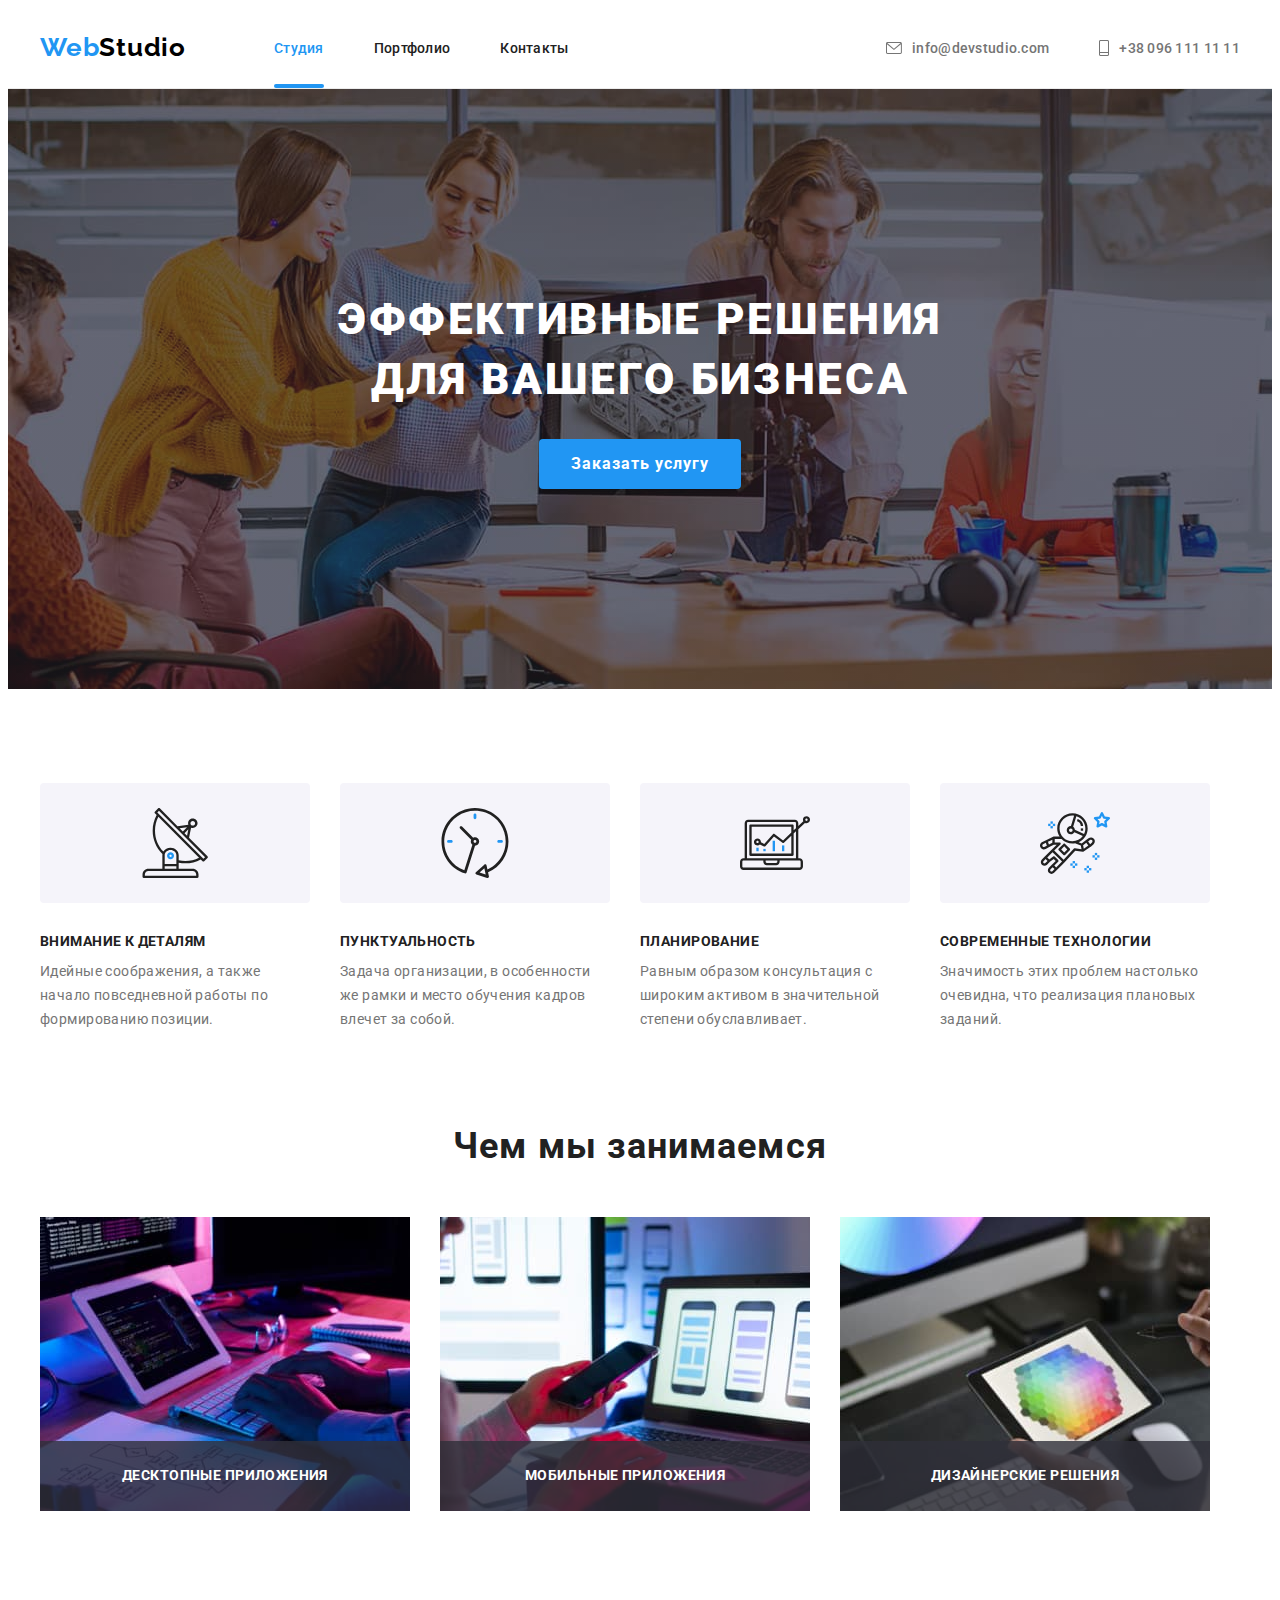
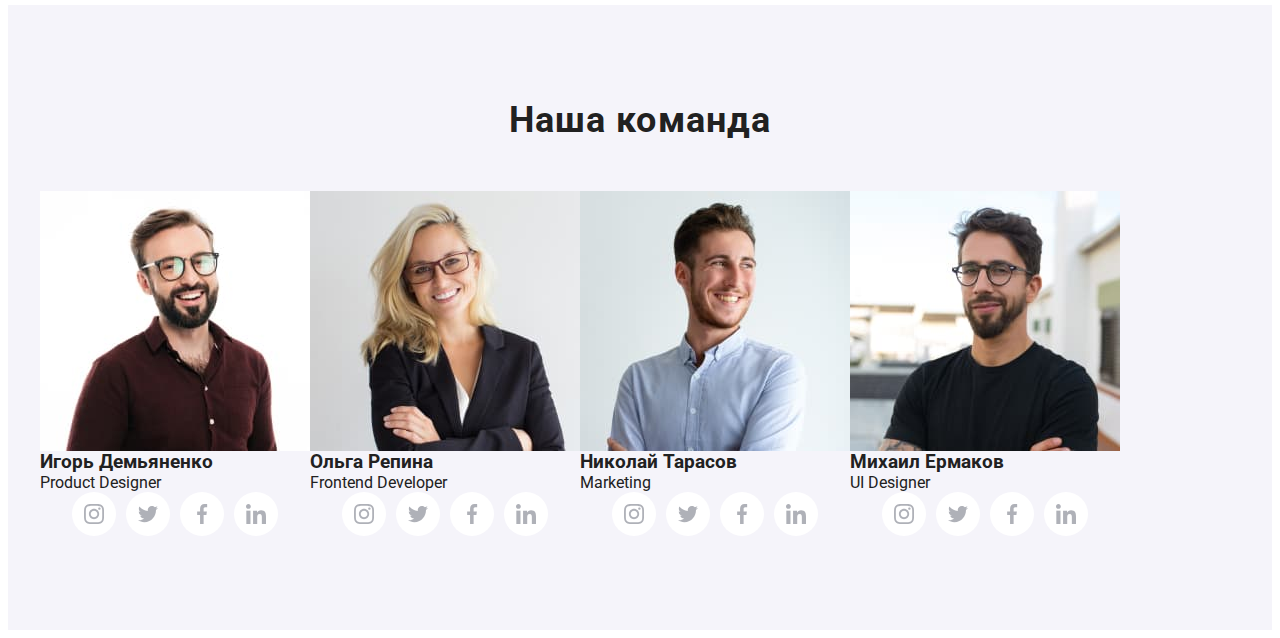
==== commit 06ab2d09: "Добавляет героя и преимущества" ====
--- a/index.html
+++ b/index.html
@@ -110,11 +110,11 @@
 <section class="hero">
     <div class="container">
         <h1 class="hero__title">Эффективные решения для вашего бизнеса</h1>
-            <button class="modal-btn" type="button" data-modal-open>Заказать услугу</button>
+            <button class="modal__btn" type="button" data-modal-open>Заказать услугу</button>
     </div>
 </section>
         <!-- FEATURES -->
-<!-- <section class="section">
+<section class="section">
     <div class="container">
         <h2 class="section__title section__title_visually-hidden">Особенности</h2>
     <ul class="features">
@@ -157,40 +157,54 @@
         </li>
     </ul>
 </div>
-</section>  -->
+</section> 
        <!-- ABOUT-->
-<!-- <section class="section section_no-padding-top">
+<section class="section section__about">
     <div class="container">
     <h2 class="section__title">Чем мы занимаемся</h2>
     <ul class="about">
             <li class="about__item">
                 <div class="about__wrapper">
-                    <img class="about__img" src="./images/about/about-img-1.jpg" alt="Разработчик пишет код" width="370" height="290">
+                    <img class="about__img" srcset="./images/main-page/about/about-1@1x.jpg 1x, /images/main-page/about/about-1@2x.jpg 2x"
+                    src="./images/main-page/about/about-1@1x.jpg" alt="Разработчик пишет код" width="370" height="290">
                     <h2 class="about__title">Десктопные приложения</h2>
                 </div>
             </li>
             <li class="about__item">
                 <div class="about__wrapper">
-                    <img class="about__img" src="./images/about/about-img-2.jpg" alt="Разработчик работает над мобильным приложением" width="370" height="290">
+                    <img class="about__img" srcset="./images/main-page/about/about-2@1x.jpg 1x, ./images/main-page/about/about-2@2x.jpg 2x"
+                    src="./images/main-page/about/about-2@1x.jpg" alt="Разработчик работает над мобильным приложением" width="370" height="290">
                     <h2 class="about__title">Мобильные приложения</h2>
                 </div>
             </li>
             <li class="about__item">
                 <div class="about__wrapper">
-                    <img class="about__img" src="./images/about/about-img-3.jpg" alt="Дизайнер подбирает цвета" width="370" height="290">
+                    <img class="about__img" srcset="./images/main-page/about/about-3@1x.jpg 1x, ./images/main-page/about/about-3@2x.jpg 2x"
+                    src="./images/main-page/about/about-3@1x.jpg" alt="Дизайнер подбирает цвета" width="370" height="290">
                     <h2 class="about__title">Дизайнерские решения</h2>
                 </div>
             </li>
     </ul>
     </div>
-</section> -->
+</section>
        <!-- OUR TEAM -->
-<!-- <section class="section section_other-bg">
+<section class="section section_other-bg">
     <div class="container">
         <h2 class="section__title">Наша команда</h2>
         <ul class="employees">
             <li class="employees__card">
-                <img class="employees__photo" src="./images/our-team/igor-demyanenko-img-1.jpg"       alt="мужчина улыбается" width="270" height="260">
+                <picture>
+                    <source
+                     srcset="./images/main-page/team/igor_demjanenko_desk@1x.jpg 1x, ./images/main-page/team/igor_demjanenko_desk@2x.jpg 2x" media="(min-width: 1200px)">
+                    <source
+                        srcset="./images/main-page/team/igor_demjanenko_tab@1x.jpg 1x, ./images/main-page/team/igor_demjanenko_tab@2x.jpg 2x"
+                        media="(min-width: 768px)">
+                    <source
+                        srcset="./images/main-page/team/igor_demjanenko_mob@1x.jpg 1x, ./images/main-page/team/igor_demjanenko_mob@2x.jpg 2x"
+                        media="(max-width: 767px)">
+                <img class="employees__photo"
+                 src="./images/main-page/team/igor_demjanenko_desk@1x.jpg"       alt="мужчина улыбается" width="270" height="260">
+                </picture> 
     <div class="employees__wrapper">
         <h3 class="employees__title ">Игорь Демьяненко</h3>
             <p class="employees__text" lang="en">Product Designer</p>
@@ -227,7 +241,18 @@
         </div>
             </li>
             <li class="employees__card">
-                <img class="employees__photo" src="./images/our-team/olga-repina-img-2.jpg" alt="женщина улыбается" width="270" height="260">
+                <picture>
+                    <source
+                        srcset="./images/main-page/team/olga_repina_desk@1x.jpg 1x, ./images/main-page/team/olga_repina_desk@2x.jpg 2x"
+                        media="(min-width: 1200px)">
+                    <source
+                        srcset="./images/main-page/team/olga_repina_tab@1x.jpg 1x, ./images/main-page/team/olga_repina_tab@2x.jpg 2x"
+                        media="(min-width: 768px)">
+                    <source
+                        srcset="./images/main-page/team/olga_repina_mob@1x.jpg 1x, ./images/main-page/team/olga_repina_mob@2x.jpg 2x"
+                        media="(max-width: 767px)">
+                    <img class="employees__photo" src="./images/main-page/team/olga_repina_desk@1x.jpg" alt="женщина улыбается" width="270" height="260">
+                </picture>
             <div class="employees__wrapper">
                 <h3 class="employees__title">Ольга Репина</h3>
                 <p class="employees__text" lang="en">Frontend Developer</p>
@@ -264,7 +289,18 @@
         </div>
             </li>
             <li class="employees__card">
-                <img class="employees__photo" src="./images/our-team/nikolaj-tarasov-img-3.jpg" alt="мужчина улыбается" width="270" height="260">
+                <picture>
+                    <source
+                        srcset="./images/main-page/team/nikolai_tarasov_desk@1x.jpg 1x, ./images/main-page/team/nikolai_tarasov_desk@2x.jpg 2x"
+                        media="(min-width: 1200px)">
+                    <source
+                        srcset="./images/main-page/team/nikolai_tarasov_tab@1x.jpg 1x, ./images/main-page/team/nikolai_tarasov_tab@2x.jpg 2x"
+                        media="(min-width: 768px)">
+                    <source
+                        srcset="./images/main-page/team/nikolai_tarasov_mob@1x.jpg 1x, ./images/main-page/team/nikolai_tarasov_mob@2x.jpg 2x"
+                        media="(max-width: 767px)">
+                <img class="employees__photo" src="./images/main-page/team/nikolai_tarasov_desk@1x.jpg" alt="мужчина улыбается" width="270" height="260">
+                </picture>
         <div class="employees__wrapper">
                 <h3 class="employees__title">Николай Тарасов</h3>
                 <p class="employees__text" lang="en">Marketing</p>
@@ -301,7 +337,17 @@
         </div>
             </li>
             <li class="employees__card">
-                <img class="employees__photo" src="./images/our-team/mihail-ermakov-img-4.jpg" alt="мужчина улыбается" width="270" height="260">
+                <picture>
+                    <source
+                        srcset="./images/main-page/team/mihail_jermakov_desk@1x.jpg 1x, ./images/main-page/team/mihail_jermakov_desk@2x.jpg 2x"
+                        media="(min-width: 1200px)">
+                    <source
+                        srcset="./images/main-page/team/mihail_jermakov_tab@1x.jpg 1x, ./images/main-page/team/mihail_jermakov_tab@2x.jpg 2x"
+                        media="(min-width: 768px)">
+                    <source
+                        srcset="./images/main-page/team/mihail_jermakov_mob@1x.jpg 1x, ./images/main-page/team/mihail_jermakov_mob@2x.jpg 2x"
+                        media="(max-width: 767px)">
+                <img class="employees__photo" src="./images/main-page/team/mihail_jermakov_desk@1x.jpg" alt="мужчина улыбается" width="270" height="260">
         <div class="employees__wrapper">
                 <h3 class="employees__title">Михаил Ермаков</h3>
                 <p class="employees__text" lang="en">UI Designer</p>
@@ -339,7 +385,7 @@
     </li>
     </ul>
     </div>
-</section> -->
+</section>
 <!-- PERMANENT CLIENTS -->
 <!-- <section class="section">
         <div class="container">
@@ -464,7 +510,7 @@
         </div>
 </div>
 </footer> -->
-<!-- <div class="backdrop is-hidden" data-modal>
+<div class="backdrop is-hidden" data-modal>
     <div class="modal">
         <button type="button" class="modal-close-btn" data-modal-close>
             <svg class="modal-close-btn__icon" width="18px" height="18px">
@@ -514,7 +560,7 @@
                 </span>
             </label>
             <label class="contact-form__field__comment">
-                <span class="contact-form-field-key">Комментарий</span>
+                <span class="contact-form__field__key">Комментарий</span>
                 <textarea class="contact-form__comment"
                 placeholder="Введите текст"
                 name="user_comment"
@@ -527,10 +573,10 @@
             <label for="checkbox-policy" class="contact-form__checkbox__label checkbox__text">
                 Соглашаюсь с рассылкой и принимаю&nbsp;<a href="" class="contact-form__link">Условия договора</a>
             </label>
-            <button type="submit" class="modal-btn contact-form__button">Отправить</button>
+            <button type="submit" class="modal__btn contact-form__button">Отправить</button>
         </form>
     </div>
-</div> -->
+</div>
 <script src="./js/menu.js"></script>
 <script src="./js/modal.js"></script>
 </body>
--- a/css/main.min.css
+++ b/css/main.min.css
@@ -1 +1 @@
-:root{--primary-font-family: "Roboto", sans-serif;--secondary-font-family: "Raleway", sans-serif;--accent-color: #2196F3;--primary-text-color: #212121;--secondary-text-color: #757575;--background-modal--color: #188CE8;--background-dark-color: #2F303A;--auxiliary-light-color: #FFFFFF;--auxiliary-dark-color: #000000;--social-icon-color: #AFB1B8;--cubic-bezier: cubic-bezier(0.4, 0, 0.2, 1)}.client__link,.features__wrapper,.about__title,.social-list__link,.modal-close-btn,.contact-form__checkbox__label{display:flex;justify-content:center;align-items:center}.contact-form__checkbox,.section__title_visually-hidden{position:absolute;width:1px;height:1px;margin:-1px;border:0;padding:0;white-space:nowrap;clip-path:inset(100%);clip:rect(0 0 0 0);overflow:hidden}h1,h2,h3,p{margin-top:0;margin-bottom:0}ul,ol{margin-top:0;margin-bottom:0;padding-left:0;list-style:none}img{display:block;max-width:100%;height:auto}a{text-decoration:none}.body{font-family:var(--primary-font-family);color:var(--primary-text-color)}.container{width:100%;padding-right:15px;padding-left:15px}@media screen and (min-width: 480px){.container{width:480px;margin:0 auto}}@media screen and (min-width: 768px){.container{width:768px}}@media screen and (min-width: 1200px){.container{width:1200px}}.section{padding-top:94px;padding-bottom:94px}.section_no-padding-top{padding-top:0}.section_other-bg{background:#f5f4fa}.section__title{text-align:center;margin-bottom:50px;font-weight:700;font-size:36px;line-height:1.1666666667;letter-spacing:.03em}.backdrop{position:fixed;top:0;left:0;width:100%;height:100%;background-color:rgba(0,0,0,.2);transition:opacity 250ms var(--cubic-bezier),visibility 250ms var(--cubic-bezier)}.backdrop.is-hidden{opacity:0;visibility:hidden;pointer-events:none}.logo{font-family:var(--secondary-font-family);font-weight:700;font-size:26px;line-height:1.1923076923;letter-spacing:.03em;color:var(--accent-color)}.logo__header{margin-right:93px}.logo__dark{color:var(--auxiliary-dark-color)}.footer__logo{display:inline-block;margin-bottom:20px}.logo__light{color:var(--auxiliary-light-color)}.modal-btn{min-width:200px;border:none;border-radius:4px;box-shadow:0px 4px 4px rgba(0,0,0,.15);padding:10px 32px;font-family:inherit;font-weight:700;font-size:16px;line-height:1.875;letter-spacing:.06em;cursor:pointer;color:var(--auxiliary-light-color);background-color:var(--accent-color);transition:color 250ms var(--cubic-bezier),background-color 250ms var(--cubic-bezier)}.modal-btn:hover,.modal-btn:focus{color:var(--auxiliary-light-color);background-color:var(--background-modal--color)}.contact-form__text{font-weight:700;font-size:20px;line-height:1.15;letter-spacing:.03em;margin-bottom:12px}.contact-form{display:flex;flex-direction:column}.contact-form__input{width:100%;height:40px;padding-left:42px;border:1px solid rgba(33,33,33,.2);border-radius:4px;transition:border-color 250ms var(--cubic-bezier)}.contact-form__input:focus{outline:none;border-color:var(--accent-color)}.contact-form__field{margin-bottom:10px}.contact-form__field__comment{margin-bottom:20px}.contact-form__field__key{display:block;margin-bottom:4px;font-weight:400;font-size:12px;line-height:1.1666666667;letter-spacing:.01em;color:var(--secondary-text-color)}.contact-form__wrapper{position:relative;display:block}.contact-form__icon{position:absolute;top:50%;left:12px;transform:translateY(-50%);transition:fill 250ms var(--cubic-bezier)}.contact-form__input:focus+.contact-form__icon{fill:var(--accent-color)}.contact-form__comment{display:block;width:100%;height:120px;border:1px solid rgba(33,33,33,.2);border-radius:4px;resize:none;padding:12px 16px;transition:border-color 250ms var(--cubic-bezier)}.contact-form__comment:focus{outline:none;border-color:var(--accent-color)}.contact-form__comment::placeholder{font-weight:400;font-size:12px;line-height:1.1666666667;letter-spacing:.01em;color:rgba(117,117,117,.5)}.contact-form__checkbox__label{margin-bottom:30px}.contact-form__checkbox__label::before{display:block;width:16px;height:15px;border:2px solid var(--primary-text-color);border-radius:2px;content:"";cursor:pointer;margin-right:10px}.contact-form__checkbox:checked+.contact-form__checkbox__label::before{background-position:center;background-size:contain;background-color:var(--accent-color);border-color:var(--accent-color);background-image:url("../images/checkbox-icon/chekbox-icon.svg")}.contact-form__checkbox:focus+.contact-form__checkbox__label::before{border-color:var(--accent-color)}.checkbox__text{font-weight:400;font-size:14px;line-height:1.7142857143;letter-spacing:.03em;color:var(--secondary-text-color)}.contact-form__link{color:var(--accent-color)}.contact-form__button{align-self:center}.modal{position:absolute;top:50%;left:50%;transform:translate(-50%, -50%);width:528px;height:581px;padding:40px;background-color:var(--auxiliary-light-color)}.modal-close-btn{position:absolute;top:8px;right:8px;width:30px;height:30px;padding:0;border:1px solid rgba(0,0,0,.1);border-radius:50%;background-color:rgba(0,0,0,0);cursor:pointer;transition:fill 250ms var(--cubic-bezier)}.modal-close-btn:hover,.modal-close-btn:focus{fill:var(--accent-color)}.social-list{display:flex;justify-content:center}.social-list__item:not(:last-child){margin-right:10px}.social-list__link{width:44px;height:44px;border-radius:50%;background-color:var(--auxiliary-light-color);transition:background-color 250ms var(--cubic-bezier)}.social-list__link:hover,.social-list__link:focus{background-color:var(--accent-color)}.social-list__icon{fill:var(--social-icon-color);transition:fill 250ms var(--cubic-bezier)}.social-list__link:hover .social-list__icon,.social-list__link:focus .social-list__icon{fill:var(--auxiliary-light-color)}.subscribe-form{display:flex;width:100%}.subscribe-form__title{display:inline-block}.subscribe-form__input{width:358px;height:50px;margin-right:12px;padding:15px 16px;border:1px solid rgba(255,255,255,.3);border-radius:4px;background-color:rgba(0,0,0,0);color:var(--auxiliary-light-color);transition:border-color 250ms var(--cubic-bezier)}.subscribe-form__input::placeholder{font-weight:400;font-size:16px;line-height:1.25;letter-spacing:.03em;color:rgba(255,255,255,.6)}.subscribe-form__input:focus{outline:none;border-color:var(--accent-color)}.subscribe-form__btn{display:inline-flex;align-items:center}.subscribe-form__icon{margin-left:10px;fill:var(--auxiliary-light-color)}@media screen and (max-width: 767px){.mobile-menu{position:fixed;top:0;left:0;width:100%;height:100%;background-color:var(--auxiliary-light-color);opacity:0;visibility:hidden;pointer-events:none;transition:opacity 250ms var(--cubic-bezier),visibility 250ms va(--cubic-bezier)}.mobile-menu.is-open{opacity:1;visibility:visible;pointer-events:auto}.mobile-menu__container{position:relative;display:flex;flex-direction:column;justify-content:space-between;padding-top:48px;padding-bottom:48px;height:100%}.mobile-menu__link{font-weight:500;font-size:40px;line-height:1.175;letter-spacing:.02em;color:var(--primary-text-color);transition:color 250ms var(--cubic-bezier)}.mobile-menu__link_current{color:var(--accent-color)}.mobile-menu__item:not(:last-child){margin-bottom:32px}.mobile-menu__contacts{font-weight:500;font-size:34px;line-height:1.1764705882;letter-spacing:.02em}.mobile-menu__phone{margin-bottom:32px;color:var(--accent-color)}.mobile-menu__mail{font-weight:500;font-size:24px;line-height:1.1666666667;color:var(--secondary-text-color)}.mobile-menu__social-list{display:flex;margin-top:64px}.mobile-menu__social-item{position:relative;margin-right:20px}.mobile-menu__social-item::after{position:absolute;content:" ";margin-left:10px;width:1px;height:100%;background-color:rgba(33,33,33,.2)}.mobile-menu__social-link{font-weight:500;font-size:18px;line-height:1.2222222222;letter-spacing:.02em;color:var(--accent-color)}.mobile-menu__close-btn{position:absolute;top:10px;right:15px;background-color:rgba(0,0,0,0);border:none;padding:0;line-height:0;transition:fill 250ms var(--cubic-bezier)}.mobile-menu__close-icon:hover,.mobile-menu__close-icon:focus{fill:var(--accent-color)}}@media screen and (min-width: 768px){.mobile-menu{display:none}}.about{display:flex;flex-direction:row}.about__item{flex:basis calc((100% - 60px)/3)}.about__item:not(:last-child){margin-right:30px}.about__wrapper{position:relative}.about__title{position:absolute;bottom:0;left:0;width:100%;height:70px;font-family:var(--primary-text-color);font-weight:700;font-size:14px;line-height:1.14;letter-spacing:.03em;text-transform:uppercase;overflow:auto;color:var(--auxiliary-light-color);background-color:rgba(47,48,58,.8)}.features__wrapper{width:270px;height:120px;margin-bottom:30px;background:#f5f4fa;border-radius:4px}.features__icon{width:70px;height:70px}.features__title{margin-bottom:10px;font-weight:700;font-size:14px;line-height:1.1428571429;letter-spacing:.03em;text-transform:uppercase}.features__text{font-weight:400;font-size:14px;line-height:1.7142857143;letter-spacing:.03em;color:var(--secondary-text-color)}.features{display:flex;flex-wrap:wrap;margin:-15px}.features__item{margin:15px;flex-basis:calc((100% - 120px)/4)}.footer__container{display:flex;align-items:baseline}.footer{padding-top:60px;padding-bottom:60px;background-color:var(--background-dark-color)}.footer__left-side{flex-grow:1;margin-right:70px}.footer__right-side{margin-right:93px}.footer__contacts{font-weight:400;font-size:14px;line-height:1.7142857143;letter-spacing:.03em;font-style:normal}.footer__link{transition:color 250ms var(--cubic-bezier)}.footer__link:hover,.footer__link:focus{color:var(--accent-color)}.footer__link__map{color:var(--auxiliary-light-color)}.footer__link_connection{color:rgba(255,255,255,.6)}.footer__item:not(:last-child){margin-bottom:9px}.footer__title,.subscribe-form__title{font-weight:700;font-size:14px;line-height:1.1428571429;letter-spacing:.03em;text-transform:uppercase;margin-bottom:20px;color:var(--auxiliary-light-color)}.footer__social-link{background-color:rgba(255,255,255,.1)}.footer__social-icon{fill:var(--auxiliary-light-color)}.header__container{display:flex;align-items:center;justify-content:space-between}.header{padding-top:16px;padding-bottom:16px;border-bottom:1px solid #ececec}@media screen and (max-width: 767px){.menu{display:none}.contacts{display:none}.mobile-menu__open-btn{background-color:rgba(0,0,0,0);border:none;padding:0;line-height:0}}@media screen and (min-width: 768px){.mobile-menu__open-btn{display:none}.menu{display:flex}.header{padding-top:26px;padding-bottom:26px;border-bottom:1px solid #ececec}.navigation{display:flex;align-items:center}.menu__item:not(:last-child){margin-right:50px}.menu__link{padding-top:32px;padding-bottom:32px;font-weight:500;font-size:14px;line-height:1.1428571429;letter-spacing:.02em;color:var(--primary-text-color);transition:color 250ms var(--cubic-bezier)}.menu__link:hover,.menu__link:focus{color:var(--accent-color)}.menu__link.menu__link_current{color:var(--accent-color)}.menu__link_current{position:relative;color:var(--accent-color)}.menu__link_current::after{position:absolute;display:block;width:100%;height:4px;left:0;bottom:-7px;background-color:var(--accent-color);border-radius:2px;content:""}.logo__header{margin-right:88px}.contacts{display:flex;justify-content:flex-end;flex-direction:column;font-weight:500;font-size:14px;line-height:1.1428571429;letter-spacing:.02em}.contacts__link{display:flex;align-items:center;color:var(--secondary-text-color)}.contacts__icon{flex-shrink:0;margin-right:8px;fill:var(--secondary-text-color)}.header__tel{margin-top:10px}}@media screen and (min-width: 1200px){.header{padding-top:24px;padding-bottom:25px;border-bottom:1px solid #ececec}.menu__link_current::after{bottom:0}.contacts{display:flex;align-items:center;flex-direction:row;font-weight:500;font-size:14px;line-height:1.1428571429;letter-spacing:.02em;color:var(--secondary-text-color)}.header__tel{margin-left:50px;margin-top:auto}.contacts__link{display:flex;align-items:center;color:var(--secondary-text-color);transition:color 250ms var(--cubic-bezier)}.contacts__link:hover,.contacts__link:focus{color:var(--accent-color)}.contacts__icon{flex-shrink:0;margin-right:10px;fill:var(--secondary-text-color);transition:fill 250ms var(--cubic-bezier)}.contacts__link:hover .contacts__icon,.contacts__link:focus .contacts__icon{fill:var(--accent-color)}}.hero{padding-top:118px;padding-bottom:118px;margin-left:auto;margin-right:auto;text-align:center;background-color:#c4c4c4;background-image:linear-gradient(rgba(47, 48, 58, 0.4), rgba(47, 48, 58, 0.4)),url}.employees{display:flex;flex-wrap:wrap}.employees__card{box-shadow:0px 1px 3px rgba(0,0,0,.12),0px 1px 1px rgba(0,0,0,.14),0px 2px 1px rgba(0,0,0,.2);border-radius:0px 0px 4px 4px;background-color:var(--auxiliary-light-color);flex-basis:calc((100% - 90px)/4)}.employees__card:not(:last-child){margin-right:30px}.employees__title{font-weight:500;font-size:16px;line-height:1.1875;letter-spacing:.03em;margin-bottom:10px}.employees__text{margin-bottom:16px;font-weight:400;font-size:16px;line-height:1.1875;letter-spacing:.03em;color:var(--secondary-text-color)}.employees__wrapper{text-align:center;padding-top:30px;padding-bottom:30px}.client{display:flex;justify-content:center}.client__item{width:170px;height:92px}.client__item:not(:last-child){margin-right:30px}.client__link{width:100%;height:100%;border:solid 1px var(--social-icon-color);border-radius:5px;color:var(--social-icon-color);transition:border-color 250ms var(--cubic-bezier),color 250ms var(--cubic-bezier)}.client__link:hover,.client__link:focus{border-color:var(--accent-color);color:var(--accent-color)}.client__icon{fill:currentColor}.project__btn{display:flex;justify-content:center;margin-bottom:50px}.project__item:not(:last-child){margin-right:8px}.project__modal-btn{border:solid 1px rgba(0,0,0,0);border-radius:4px;padding:6px 22px;font-family:inherit;font-weight:500;font-size:16px;line-height:1.625;letter-spacing:.03em;cursor:pointer;color:var(--auxiliary-dark-color);background-color:#f5f4fa;transition:color 250ms var(--cubic-bezier),background-color 250ms var(--cubic-bezier),box-shadow 250ms var(--cubic-bezier)}.project__modal-btn:hover,.project__modal-btn:focus{color:var(--auxiliary-light-color);background-color:var(--accent-color);box-shadow:0px 3px 1px rgba(0,0,0,.1),0px 1px 2px rgba(0,0,0,.08),0px 2px 2px rgba(0,0,0,.12);border-radius:4px}.project__cards{display:flex;flex-wrap:wrap}.project__cards__item{flex-basis:calc((100% - 60px)/3)}.project__cards__item:not(:nth-child(3n)){margin-right:30px}.project__cards__item:not(:nth-last-child(-n+3)){margin-bottom:30px}.project__cards__wrapper{padding:20px 24px;border:1px solid #eee;border-top:none;background-color:var(--auxiliary-light-color)}.project__cards__link{display:block;transition:box-shadow 250ms var(--cubic-bezier);background:var(--auxiliary-light-color)}.project__cards__link:hover,.project__cards__link:focus{box-shadow:0px 1px 1px rgba(0,0,0,.12),0px 4px 4px rgba(0,0,0,.06),1px 4px 6px rgba(0,0,0,.16)}.project__cards__title{margin-bottom:4px;font-weight:700;font-size:18px;line-height:2;letter-spacing:.06em;color:var(--auxiliary-dark-color)}.project__cards__text{font-weight:400;font-size:16px;line-height:1.875;letter-spacing:.03em;color:var(--secondary-text-color)}.project__img__wrapper{position:relative;overflow:hidden}.project__cards__overlay{position:absolute;top:0;left:0;width:100%;height:100%;padding:63px 24px;font-weight:400;font-size:18px;line-height:1.5555555556;letter-spacing:.03em;color:var(--auxiliary-light-color);background-color:rgba(33,150,243,.9);transition:transform 250ms var(--cubic-bezier);transform:translateY(100%)}.project__cards__link:hover .project__cards__overlay,.project__cards__link:focus .project__cards__overlay{transform:translateY(0%)}/*# sourceMappingURL=main.min.css.map */+:root{--primary-font-family: "Roboto", sans-serif;--secondary-font-family: "Raleway", sans-serif;--accent-color: #2196F3;--primary-text-color: #212121;--secondary-text-color: #757575;--background-modal--color: #188CE8;--background-dark-color: #2F303A;--auxiliary-light-color: #FFFFFF;--auxiliary-dark-color: #000000;--social-icon-color: #AFB1B8;--cubic-bezier: cubic-bezier(0.4, 0, 0.2, 1)}.client__link,.features__wrapper,.about__title,.social-list__link,.modal-close-btn,.contact-form__checkbox__label{display:flex;justify-content:center;align-items:center}.contact-form__checkbox,.section__title_visually-hidden{position:absolute;width:1px;height:1px;margin:-1px;border:0;padding:0;white-space:nowrap;clip-path:inset(100%);clip:rect(0 0 0 0);overflow:hidden}h1,h2,h3,p{margin-top:0;margin-bottom:0}ul,ol{margin-top:0;margin-bottom:0;padding-left:0;list-style:none}img{display:block;max-width:100%;height:auto}a{text-decoration:none}.body{font-family:var(--primary-font-family);color:var(--primary-text-color)}.container{width:100%;padding-right:15px;padding-left:15px}@media screen and (min-width: 480px){.container{width:480px;margin:0 auto}}@media screen and (min-width: 768px){.container{width:768px}}@media screen and (min-width: 1200px){.container{width:1200px}}.section{padding-top:60px;padding-bottom:60px}.section_other-bg{background:#f5f4fa}@media screen and (min-width: 1200px){.section{padding-top:94px;padding-bottom:94px}}.section__title{text-align:center;margin-bottom:30px;font-weight:700;font-size:28px;line-height:1.1785714286;letter-spacing:.03em}@media screen and (min-width: 1200px){.section__title{margin-bottom:50px;font-weight:700;font-size:36px;line-height:1.1666666667}}.backdrop{position:fixed;top:0;left:0;width:100%;height:100%;background-color:rgba(0,0,0,.2);transition:opacity 250ms var(--cubic-bezier),visibility 250ms var(--cubic-bezier)}.backdrop.is-hidden{opacity:0;visibility:hidden;pointer-events:none}.logo{font-family:var(--secondary-font-family);font-weight:700;font-size:26px;line-height:1.1923076923;letter-spacing:.03em;color:var(--accent-color)}.logo__header{margin-right:93px}.logo__dark{color:var(--auxiliary-dark-color)}.footer__logo{display:inline-block;margin-bottom:20px}.logo__light{color:var(--auxiliary-light-color)}.modal__btn{min-width:200px;border:none;border-radius:4px;box-shadow:0px 4px 4px rgba(0,0,0,.15);padding:10px 32px;font-family:inherit;font-weight:700;font-size:16px;line-height:1.875;letter-spacing:.06em;cursor:pointer;color:var(--auxiliary-light-color);background-color:var(--accent-color);transition:color 250ms var(--cubic-bezier),background-color 250ms var(--cubic-bezier)}.modal__btn:hover,.modal__btn:focus{color:var(--auxiliary-light-color);background-color:var(--background-modal--color)}.contact-form__text{font-weight:700;font-size:20px;line-height:1.5;letter-spacing:.03em;text-align:center;margin-bottom:12px}.contact-form{display:flex;flex-direction:column}.contact-form__input{width:100%;height:40px;padding-left:42px;border:1px solid rgba(33,33,33,.2);border-radius:4px;transition:border-color 250ms var(--cubic-bezier)}.contact-form__input:focus{outline:none;border-color:var(--accent-color)}.contact-form__field{margin-bottom:10px}.contact-form__field__comment{margin-bottom:20px}.contact-form__field__key{display:block;margin-bottom:4px;font-weight:400;font-size:12px;line-height:1.1666666667;letter-spacing:.01em;color:var(--secondary-text-color)}.contact-form__wrapper{position:relative;display:block}.contact-form__icon{position:absolute;top:50%;left:12px;transform:translateY(-50%);transition:fill 250ms var(--cubic-bezier)}.contact-form__input:focus+.contact-form__icon{fill:var(--accent-color)}.contact-form__comment{display:block;width:100%;height:120px;border:1px solid rgba(33,33,33,.2);border-radius:4px;resize:none;padding:12px 16px;transition:border-color 250ms var(--cubic-bezier)}.contact-form__comment:focus{outline:none;border-color:var(--accent-color)}.contact-form__comment::placeholder{font-weight:400;font-size:14px;line-height:1.1428571429;letter-spacing:.01em;color:rgba(117,117,117,.5)}.contact-form__checkbox__label{margin-bottom:30px}.contact-form__checkbox__label::before{display:block;width:16px;height:15px;border:2px solid var(--primary-text-color);border-radius:2px;content:"";cursor:pointer;margin-right:10px}.contact-form__checkbox:checked+.contact-form__checkbox__label::before{background-position:center;background-size:contain;background-color:var(--accent-color);border-color:var(--accent-color);background-image:url("../images/checkbox-icon/chekbox-icon.svg")}.contact-form__checkbox:focus+.contact-form__checkbox__label::before{border-color:var(--accent-color)}.checkbox__text{font-weight:400;font-size:12px;line-height:1.1666666667;letter-spacing:.03em;color:var(--secondary-text-color)}.contact-form__link{color:var(--accent-color)}.contact-form__button{align-self:center}@media screen and (min-width: 1200px){.contact-form__text{font-weight:700;font-size:20px;line-height:1.15}.checkbox__text{font-weight:400;font-size:14px;line-height:1.7142857143}.contact-form__comment::placeholder{font-weight:400;font-size:12px;line-height:1.1666666667}}.modal{position:absolute;top:50%;left:50%;transform:translate(-50%, -50%);height:609px;padding:40px;background-color:var(--auxiliary-light-color)}@media screen and (max-width: 479px){.modal{width:100%}}@media screen and (min-width: 480px){.modal{width:450px}}@media screen and (min-width: 1200px){.modal{width:528px;height:581px}}.modal-close-btn{position:absolute;top:8px;right:8px;width:30px;height:30px;padding:0;border:1px solid rgba(0,0,0,.1);border-radius:50%;background-color:rgba(0,0,0,0);cursor:pointer;transition:fill 250ms var(--cubic-bezier)}.modal-close-btn:hover,.modal-close-btn:focus{fill:var(--accent-color)}.social-list{display:flex;justify-content:center}.social-list__item:not(:last-child){margin-right:10px}.social-list__link{width:44px;height:44px;border-radius:50%;background-color:var(--auxiliary-light-color);transition:background-color 250ms var(--cubic-bezier)}.social-list__link:hover,.social-list__link:focus{background-color:var(--accent-color)}.social-list__icon{fill:var(--social-icon-color);transition:fill 250ms var(--cubic-bezier)}.social-list__link:hover .social-list__icon,.social-list__link:focus .social-list__icon{fill:var(--auxiliary-light-color)}.subscribe-form{display:flex;width:100%}.subscribe-form__title{display:inline-block}.subscribe-form__input{width:358px;height:50px;margin-right:12px;padding:15px 16px;border:1px solid rgba(255,255,255,.3);border-radius:4px;background-color:rgba(0,0,0,0);color:var(--auxiliary-light-color);transition:border-color 250ms var(--cubic-bezier)}.subscribe-form__input::placeholder{font-weight:400;font-size:16px;line-height:1.25;letter-spacing:.03em;color:rgba(255,255,255,.6)}.subscribe-form__input:focus{outline:none;border-color:var(--accent-color)}.subscribe-form__btn{display:inline-flex;align-items:center}.subscribe-form__icon{margin-left:10px;fill:var(--auxiliary-light-color)}@media screen and (max-width: 767px){.mobile-menu{position:fixed;top:0;left:0;width:100%;height:100%;background-color:var(--auxiliary-light-color);opacity:0;visibility:hidden;pointer-events:none;transition:opacity 250ms var(--cubic-bezier),visibility 250ms va(--cubic-bezier)}.mobile-menu.is-open{opacity:1;visibility:visible;pointer-events:auto}.mobile-menu__container{position:relative;display:flex;flex-direction:column;justify-content:space-between;padding-top:48px;padding-bottom:48px;height:100%}.mobile-menu__link{font-weight:500;font-size:40px;line-height:1.175;letter-spacing:.02em;color:var(--primary-text-color);transition:color 250ms var(--cubic-bezier)}.mobile-menu__link_current{color:var(--accent-color)}.mobile-menu__item:not(:last-child){margin-bottom:32px}.mobile-menu__contacts{font-weight:500;font-size:34px;line-height:1.1764705882;letter-spacing:.02em}.mobile-menu__phone{margin-bottom:32px;color:var(--accent-color)}.mobile-menu__mail{font-weight:500;font-size:24px;line-height:1.1666666667;color:var(--secondary-text-color)}.mobile-menu__social-list{display:flex;margin-top:64px}.mobile-menu__social-item{position:relative;margin-right:20px}.mobile-menu__social-item::after{position:absolute;content:" ";margin-left:10px;width:1px;height:100%;background-color:rgba(33,33,33,.2)}.mobile-menu__social-link{font-weight:500;font-size:18px;line-height:1.2222222222;letter-spacing:.02em;color:var(--accent-color)}.mobile-menu__close-btn{position:absolute;top:10px;right:15px;background-color:rgba(0,0,0,0);border:none;padding:0;line-height:0;transition:fill 250ms var(--cubic-bezier)}.mobile-menu__close-icon:hover,.mobile-menu__close-icon:focus{fill:var(--accent-color)}}@media screen and (min-width: 768px){.mobile-menu{display:none}}.section__about{padding-top:0}@media screen and (max-width: 1199px){.section__about{display:none}}.about{display:flex;flex-direction:row}.about__item{flex:basis calc((100% - 60px)/3)}.about__item:not(:last-child){margin-right:30px}.about__wrapper{position:relative}.about__title{position:absolute;bottom:0;left:0;width:100%;height:70px;font-family:var(--primary-text-color);font-weight:700;font-size:14px;line-height:1.14;letter-spacing:.03em;text-transform:uppercase;overflow:auto;color:var(--auxiliary-light-color);background-color:rgba(47,48,58,.8)}.features__wrapper{width:100%;height:120px;margin-bottom:30px;background:#f5f4fa;border-radius:4px}.features__icon{width:70px;height:70px}.features__title{margin-bottom:10px;font-weight:700;font-size:14px;line-height:1.1428571429;letter-spacing:.03em;text-transform:uppercase}.features__text{font-weight:400;font-size:14px;line-height:1.7142857143;letter-spacing:.03em;color:var(--secondary-text-color)}@media screen and (max-width: 767px){.features__title{text-align:center}.features__item:not(:last-child){margin-bottom:30px}}@media screen and (min-width: 768px){.features{display:flex;flex-wrap:wrap}.features__item{flex-basis:calc((100% - 30px)/2)}.features__item:not(:nth-child(2n)){margin-right:30px}}@media screen and (max-width: 1199px){.features__item:not(:nth-last-child(-n+2)){margin-bottom:30px}}@media screen and (min-width: 1200px){.features__item{flex-basis:calc((100% - 120px)/4)}.features__item:not(:last-child){margin-right:30px}}.footer__container{display:flex;align-items:baseline}.footer{padding-top:60px;padding-bottom:60px;background-color:var(--background-dark-color)}.footer__left-side{flex-grow:1;margin-right:70px}.footer__right-side{margin-right:93px}.footer__contacts{font-weight:400;font-size:14px;line-height:1.7142857143;letter-spacing:.03em;font-style:normal}.footer__link{transition:color 250ms var(--cubic-bezier)}.footer__link:hover,.footer__link:focus{color:var(--accent-color)}.footer__link__map{color:var(--auxiliary-light-color)}.footer__link_connection{color:rgba(255,255,255,.6)}.footer__item:not(:last-child){margin-bottom:9px}.footer__title,.subscribe-form__title{font-weight:700;font-size:14px;line-height:1.1428571429;letter-spacing:.03em;text-transform:uppercase;margin-bottom:20px;color:var(--auxiliary-light-color)}.footer__social-link{background-color:rgba(255,255,255,.1)}.footer__social-icon{fill:var(--auxiliary-light-color)}.header__container{display:flex;align-items:center;justify-content:space-between}.header{padding-top:16px;padding-bottom:16px;border-bottom:1px solid #ececec}@media screen and (max-width: 767px){.menu{display:none}.contacts{display:none}.mobile-menu__open-btn{display:block;padding:10px 0;line-height:0;background-color:rgba(0,0,0,0);border:none}}@media screen and (min-width: 768px){.mobile-menu__open-btn{display:none}.menu{display:flex}.header{padding-top:26px;padding-bottom:26px;border-bottom:1px solid #ececec}.navigation{display:flex;align-items:center}.menu__item:not(:last-child){margin-right:50px}.menu__link{padding-top:32px;padding-bottom:32px;font-weight:500;font-size:14px;line-height:1.1428571429;letter-spacing:.02em;color:var(--primary-text-color);transition:color 250ms var(--cubic-bezier)}.menu__link:hover,.menu__link:focus{color:var(--accent-color)}.menu__link.menu__link_current{color:var(--accent-color)}.menu__link_current{position:relative;color:var(--accent-color)}.menu__link_current::after{position:absolute;display:block;width:100%;height:4px;left:0;bottom:-7px;background-color:var(--accent-color);border-radius:2px;content:""}.logo__header{margin-right:88px}.contacts{display:flex;justify-content:flex-end;flex-direction:column;font-weight:500;font-size:14px;line-height:1.1428571429;letter-spacing:.02em}.contacts__link{display:flex;align-items:center;color:var(--secondary-text-color)}.contacts__icon{flex-shrink:0;margin-right:8px;fill:var(--secondary-text-color)}.header__tel{margin-top:10px}}@media screen and (min-width: 1200px){.header{padding-top:24px;padding-bottom:25px;border-bottom:1px solid #ececec}.menu__link_current::after{bottom:0}.contacts{display:flex;align-items:center;flex-direction:row;font-weight:500;font-size:14px;line-height:1.1428571429;letter-spacing:.02em;color:var(--secondary-text-color)}.header__tel{margin-left:50px;margin-top:auto}.contacts__link{display:flex;align-items:center;color:var(--secondary-text-color);transition:color 250ms var(--cubic-bezier)}.contacts__link:hover,.contacts__link:focus{color:var(--accent-color)}.contacts__icon{flex-shrink:0;margin-right:10px;fill:var(--secondary-text-color);transition:fill 250ms var(--cubic-bezier)}.contacts__link:hover .contacts__icon,.contacts__link:focus .contacts__icon{fill:var(--accent-color)}}.hero{padding-top:118px;padding-bottom:118px;margin-left:auto;margin-right:auto;text-align:center;background-color:#c4c4c4;background-size:cover;background-position:center;background-repeat:no-repeat}.hero__title{max-width:360px;margin-left:auto;margin-right:auto;margin-bottom:30px;font-weight:900;font-size:26px;line-height:1.6153846154;letter-spacing:.06em;text-transform:uppercase;color:var(--auxiliary-light-color)}@media screen and (max-width: 767px){.hero{background-image:linear-gradient(rgba(47, 48, 58, 0.4), rgba(47, 48, 58, 0.4)),url(../images/main-page/hero/hero-bg-mob@1x.jpg)}}@media screen and (max-width: 767px)and (min-device-pixel-ratio: 2),screen and (max-width: 767px)and (min-resolution: 192dpi),screen and (max-width: 767px)and (min-resolution: 2dppx){.hero{background-image:linear-gradient(rgba(47, 48, 58, 0.4), rgba(47, 48, 58, 0.4)),url(../images/main-page/hero/hero-bg-mob@2x.jpg)}}@media screen and (min-width: 768px)and (max-width: 1199px){.hero{background-image:linear-gradient(rgba(47, 48, 58, 0.4), rgba(47, 48, 58, 0.4)),url(../images/main-page/hero/hero-bg-tab@1x.jpg)}}@media screen and (min-width: 768px)and (max-width: 1199px)and (min-device-pixel-ratio: 2),screen and (min-width: 768px)and (max-width: 1199px)and (min-resolution: 192dpi),screen and (min-width: 768px)and (max-width: 1199px)and (min-resolution: 2dppx){.hero{background-image:linear-gradient(rgba(47, 48, 58, 0.4), rgba(47, 48, 58, 0.4)),url(../images/main-page/hero/hero-bg-tab@2x.jpg)}}@media screen and (min-width: 1200px){.hero{padding-top:200px;padding-bottom:200px;max-width:1600px;background-image:linear-gradient(rgba(47, 48, 58, 0.4), rgba(47, 48, 58, 0.4)),url(../images/main-page/hero/hero-bg-desk@1x.jpg)}}@media screen and (min-width: 1200px)and (min-device-pixel-ratio: 2),screen and (min-width: 1200px)and (min-resolution: 192dpi),screen and (min-width: 1200px)and (min-resolution: 2dppx){.hero{background-image:linear-gradient(rgba(47, 48, 58, 0.4), rgba(47, 48, 58, 0.4)),url(../images/main-page/hero/hero-bg-desk@2x.jpg)}}@media screen and (min-width: 1200px){.hero__title{max-width:696px;font-weight:900;font-size:44px;line-height:1.3636363636}}.employees{display:flex;flex-wrap:wrap}.client{display:flex;justify-content:center}.client__item{width:170px;height:92px}.client__item:not(:last-child){margin-right:30px}.client__link{width:100%;height:100%;border:solid 1px var(--social-icon-color);border-radius:5px;color:var(--social-icon-color);transition:border-color 250ms var(--cubic-bezier),color 250ms var(--cubic-bezier)}.client__link:hover,.client__link:focus{border-color:var(--accent-color);color:var(--accent-color)}.client__icon{fill:currentColor}.project__btn{display:flex;justify-content:center;margin-bottom:50px}.project__item:not(:last-child){margin-right:8px}.project__modal-btn{border:solid 1px rgba(0,0,0,0);border-radius:4px;padding:6px 22px;font-family:inherit;font-weight:500;font-size:16px;line-height:1.625;letter-spacing:.03em;cursor:pointer;color:var(--auxiliary-dark-color);background-color:#f5f4fa;transition:color 250ms var(--cubic-bezier),background-color 250ms var(--cubic-bezier),box-shadow 250ms var(--cubic-bezier)}.project__modal-btn:hover,.project__modal-btn:focus{color:var(--auxiliary-light-color);background-color:var(--accent-color);box-shadow:0px 3px 1px rgba(0,0,0,.1),0px 1px 2px rgba(0,0,0,.08),0px 2px 2px rgba(0,0,0,.12);border-radius:4px}.project__cards{display:flex;flex-wrap:wrap}.project__cards__item{flex-basis:calc((100% - 60px)/3)}.project__cards__item:not(:nth-child(3n)){margin-right:30px}.project__cards__item:not(:nth-last-child(-n+3)){margin-bottom:30px}.project__cards__wrapper{padding:20px 24px;border:1px solid #eee;border-top:none;background-color:var(--auxiliary-light-color)}.project__cards__link{display:block;transition:box-shadow 250ms var(--cubic-bezier);background:var(--auxiliary-light-color)}.project__cards__link:hover,.project__cards__link:focus{box-shadow:0px 1px 1px rgba(0,0,0,.12),0px 4px 4px rgba(0,0,0,.06),1px 4px 6px rgba(0,0,0,.16)}.project__cards__title{margin-bottom:4px;font-weight:700;font-size:18px;line-height:2;letter-spacing:.06em;color:var(--auxiliary-dark-color)}.project__cards__text{font-weight:400;font-size:16px;line-height:1.875;letter-spacing:.03em;color:var(--secondary-text-color)}.project__img__wrapper{position:relative;overflow:hidden}.project__cards__overlay{position:absolute;top:0;left:0;width:100%;height:100%;padding:63px 24px;font-weight:400;font-size:18px;line-height:1.5555555556;letter-spacing:.03em;color:var(--auxiliary-light-color);background-color:rgba(33,150,243,.9);transition:transform 250ms var(--cubic-bezier);transform:translateY(100%)}.project__cards__link:hover .project__cards__overlay,.project__cards__link:focus .project__cards__overlay{transform:translateY(0%)}/*# sourceMappingURL=main.min.css.map */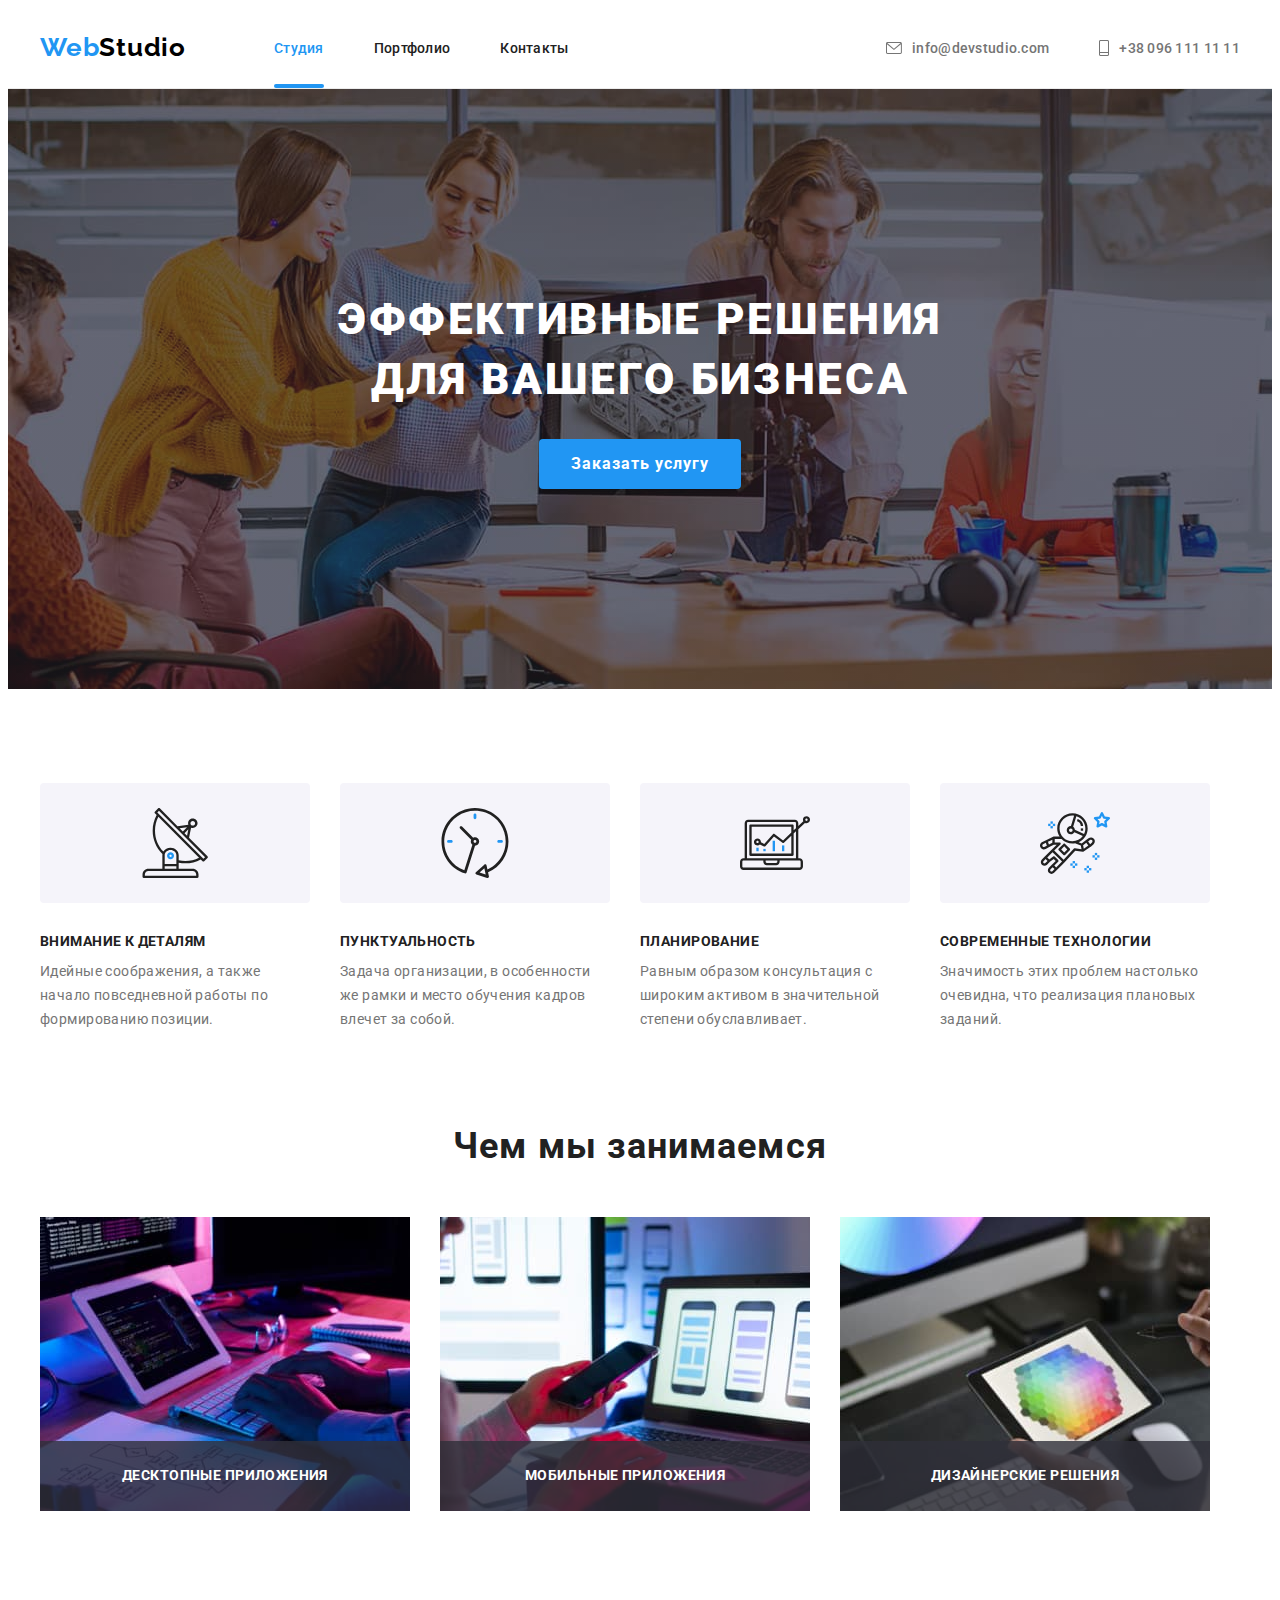
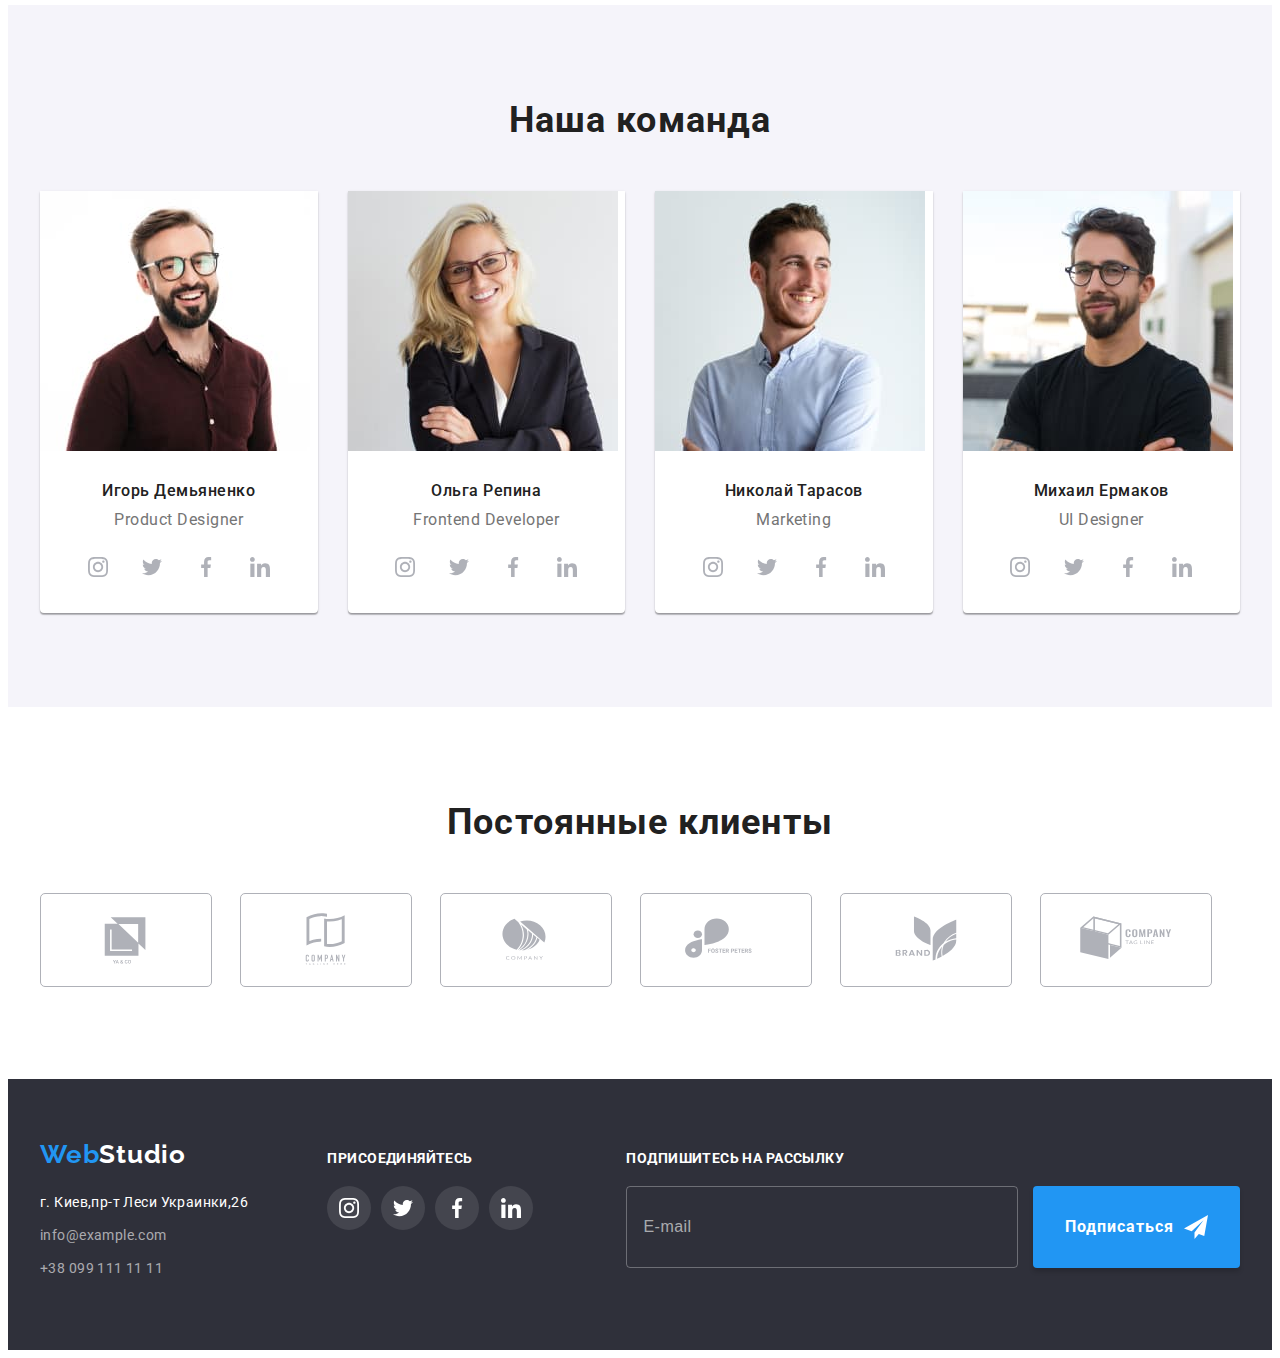
==== commit 99bf5cab: "Добавляет некоторые изменения в футере" ====
--- a/index.html
+++ b/index.html
@@ -203,7 +203,7 @@
                         srcset="./images/main-page/team/igor_demjanenko_mob@1x.jpg 1x, ./images/main-page/team/igor_demjanenko_mob@2x.jpg 2x"
                         media="(max-width: 767px)">
                 <img class="employees__photo"
-                 src="./images/main-page/team/igor_demjanenko_desk@1x.jpg"       alt="мужчина улыбается" width="270" height="260">
+                 src="./images/main-page/team/igor_demjanenko_desk@1x.jpg"       alt="мужчина улыбается">
                 </picture> 
     <div class="employees__wrapper">
         <h3 class="employees__title ">Игорь Демьяненко</h3>
@@ -251,7 +251,7 @@
                     <source
                         srcset="./images/main-page/team/olga_repina_mob@1x.jpg 1x, ./images/main-page/team/olga_repina_mob@2x.jpg 2x"
                         media="(max-width: 767px)">
-                    <img class="employees__photo" src="./images/main-page/team/olga_repina_desk@1x.jpg" alt="женщина улыбается" width="270" height="260">
+                    <img class="employees__photo" src="./images/main-page/team/olga_repina_desk@1x.jpg" alt="женщина улыбается">
                 </picture>
             <div class="employees__wrapper">
                 <h3 class="employees__title">Ольга Репина</h3>
@@ -299,7 +299,7 @@
                     <source
                         srcset="./images/main-page/team/nikolai_tarasov_mob@1x.jpg 1x, ./images/main-page/team/nikolai_tarasov_mob@2x.jpg 2x"
                         media="(max-width: 767px)">
-                <img class="employees__photo" src="./images/main-page/team/nikolai_tarasov_desk@1x.jpg" alt="мужчина улыбается" width="270" height="260">
+                <img class="employees__photo" src="./images/main-page/team/nikolai_tarasov_desk@1x.jpg" alt="мужчина улыбается">
                 </picture>
         <div class="employees__wrapper">
                 <h3 class="employees__title">Николай Тарасов</h3>
@@ -347,7 +347,7 @@
                     <source
                         srcset="./images/main-page/team/mihail_jermakov_mob@1x.jpg 1x, ./images/main-page/team/mihail_jermakov_mob@2x.jpg 2x"
                         media="(max-width: 767px)">
-                <img class="employees__photo" src="./images/main-page/team/mihail_jermakov_desk@1x.jpg" alt="мужчина улыбается" width="270" height="260">
+                <img class="employees__photo" src="./images/main-page/team/mihail_jermakov_desk@1x.jpg" alt="мужчина улыбается">
         <div class="employees__wrapper">
                 <h3 class="employees__title">Михаил Ермаков</h3>
                 <p class="employees__text" lang="en">UI Designer</p>
@@ -387,10 +387,10 @@
     </div>
 </section>
 <!-- PERMANENT CLIENTS -->
-<!-- <section class="section">
+<section class="section">
         <div class="container">
             <h2 class="section__title">Постоянные клиенты</h2>
-        <ul class="client">
+        <ul class="clients">
             <li class="client__item">
                 <a href="" class="client__link">
                     <svg class="client__icon" width="106px" height="60px">
@@ -434,18 +434,17 @@
                 </a>
             </li>
         </ul>
-
-    </div>
-</section> -->
+    </div>
+</section>
 
 </main>
     <!-- FOOTER -->
-<!-- <footer class="footer">
+<footer class="footer">
 <div class="container footer__container">
         <div class="footer__left-side">
-        <a class="logo footer__logo" href="/" lang="en">Web<span class="logo__light">Studio</span></a> -->
+        <a class="logo footer__logo" href="/" lang="en">Web<span class="logo__light">Studio</span></a>
          <!-- CONTACT INFORMATION -->
-<!-- <address class="contact__info">
+<address class="contact__info">
         <ul class="footer__contacts">
             <li class="footer__item">
                 <a class="footer__link  footer__link__map" href="https://goo.gl/maps/mqFkWckFCeggj8cy6" 
@@ -463,7 +462,7 @@
         </div>
         <div class="footer__right-side">
             <h2 class="footer__title">присоединяйтесь</h2>
-        <ul class="social-list">
+        <ul class="social-list footer__social-list">
             <li class="social-list__item">
                 <a href="" class="social-list__link footer__social-link">
                 <svg class="footer__social-icon" width="20px" height="20px">
@@ -502,14 +501,14 @@
             name="user_email"
             id="email"
             placeholder="E-mail">
-            <button class="modal-btn subscribe-form__btn" type="submit">Подписаться
+            <button class="modal__btn subscribe-form__btn" type="submit">Подписаться
             <svg class="subscribe-form__icon" width="24px" height="24px">
             <use href="./images/sprite.svg#icon-icon-send"></use>
             </svg></button>
         </form>
         </div>
 </div>
-</footer> -->
+</footer>
 <div class="backdrop is-hidden" data-modal>
     <div class="modal">
         <button type="button" class="modal-close-btn" data-modal-close>
--- a/css/main.min.css
+++ b/css/main.min.css
@@ -1 +1 @@
-:root{--primary-font-family: "Roboto", sans-serif;--secondary-font-family: "Raleway", sans-serif;--accent-color: #2196F3;--primary-text-color: #212121;--secondary-text-color: #757575;--background-modal--color: #188CE8;--background-dark-color: #2F303A;--auxiliary-light-color: #FFFFFF;--auxiliary-dark-color: #000000;--social-icon-color: #AFB1B8;--cubic-bezier: cubic-bezier(0.4, 0, 0.2, 1)}.client__link,.features__wrapper,.about__title,.social-list__link,.modal-close-btn,.contact-form__checkbox__label{display:flex;justify-content:center;align-items:center}.contact-form__checkbox,.section__title_visually-hidden{position:absolute;width:1px;height:1px;margin:-1px;border:0;padding:0;white-space:nowrap;clip-path:inset(100%);clip:rect(0 0 0 0);overflow:hidden}h1,h2,h3,p{margin-top:0;margin-bottom:0}ul,ol{margin-top:0;margin-bottom:0;padding-left:0;list-style:none}img{display:block;max-width:100%;height:auto}a{text-decoration:none}.body{font-family:var(--primary-font-family);color:var(--primary-text-color)}.container{width:100%;padding-right:15px;padding-left:15px}@media screen and (min-width: 480px){.container{width:480px;margin:0 auto}}@media screen and (min-width: 768px){.container{width:768px}}@media screen and (min-width: 1200px){.container{width:1200px}}.section{padding-top:60px;padding-bottom:60px}.section_other-bg{background:#f5f4fa}@media screen and (min-width: 1200px){.section{padding-top:94px;padding-bottom:94px}}.section__title{text-align:center;margin-bottom:30px;font-weight:700;font-size:28px;line-height:1.1785714286;letter-spacing:.03em}@media screen and (min-width: 1200px){.section__title{margin-bottom:50px;font-weight:700;font-size:36px;line-height:1.1666666667}}.backdrop{position:fixed;top:0;left:0;width:100%;height:100%;background-color:rgba(0,0,0,.2);transition:opacity 250ms var(--cubic-bezier),visibility 250ms var(--cubic-bezier)}.backdrop.is-hidden{opacity:0;visibility:hidden;pointer-events:none}.logo{font-family:var(--secondary-font-family);font-weight:700;font-size:26px;line-height:1.1923076923;letter-spacing:.03em;color:var(--accent-color)}.logo__header{margin-right:93px}.logo__dark{color:var(--auxiliary-dark-color)}.footer__logo{display:inline-block;margin-bottom:20px}.logo__light{color:var(--auxiliary-light-color)}.modal__btn{min-width:200px;border:none;border-radius:4px;box-shadow:0px 4px 4px rgba(0,0,0,.15);padding:10px 32px;font-family:inherit;font-weight:700;font-size:16px;line-height:1.875;letter-spacing:.06em;cursor:pointer;color:var(--auxiliary-light-color);background-color:var(--accent-color);transition:color 250ms var(--cubic-bezier),background-color 250ms var(--cubic-bezier)}.modal__btn:hover,.modal__btn:focus{color:var(--auxiliary-light-color);background-color:var(--background-modal--color)}.contact-form__text{font-weight:700;font-size:20px;line-height:1.5;letter-spacing:.03em;text-align:center;margin-bottom:12px}.contact-form{display:flex;flex-direction:column}.contact-form__input{width:100%;height:40px;padding-left:42px;border:1px solid rgba(33,33,33,.2);border-radius:4px;transition:border-color 250ms var(--cubic-bezier)}.contact-form__input:focus{outline:none;border-color:var(--accent-color)}.contact-form__field{margin-bottom:10px}.contact-form__field__comment{margin-bottom:20px}.contact-form__field__key{display:block;margin-bottom:4px;font-weight:400;font-size:12px;line-height:1.1666666667;letter-spacing:.01em;color:var(--secondary-text-color)}.contact-form__wrapper{position:relative;display:block}.contact-form__icon{position:absolute;top:50%;left:12px;transform:translateY(-50%);transition:fill 250ms var(--cubic-bezier)}.contact-form__input:focus+.contact-form__icon{fill:var(--accent-color)}.contact-form__comment{display:block;width:100%;height:120px;border:1px solid rgba(33,33,33,.2);border-radius:4px;resize:none;padding:12px 16px;transition:border-color 250ms var(--cubic-bezier)}.contact-form__comment:focus{outline:none;border-color:var(--accent-color)}.contact-form__comment::placeholder{font-weight:400;font-size:14px;line-height:1.1428571429;letter-spacing:.01em;color:rgba(117,117,117,.5)}.contact-form__checkbox__label{margin-bottom:30px}.contact-form__checkbox__label::before{display:block;width:16px;height:15px;border:2px solid var(--primary-text-color);border-radius:2px;content:"";cursor:pointer;margin-right:10px}.contact-form__checkbox:checked+.contact-form__checkbox__label::before{background-position:center;background-size:contain;background-color:var(--accent-color);border-color:var(--accent-color);background-image:url("../images/checkbox-icon/chekbox-icon.svg")}.contact-form__checkbox:focus+.contact-form__checkbox__label::before{border-color:var(--accent-color)}.checkbox__text{font-weight:400;font-size:12px;line-height:1.1666666667;letter-spacing:.03em;color:var(--secondary-text-color)}.contact-form__link{color:var(--accent-color)}.contact-form__button{align-self:center}@media screen and (min-width: 1200px){.contact-form__text{font-weight:700;font-size:20px;line-height:1.15}.checkbox__text{font-weight:400;font-size:14px;line-height:1.7142857143}.contact-form__comment::placeholder{font-weight:400;font-size:12px;line-height:1.1666666667}}.modal{position:absolute;top:50%;left:50%;transform:translate(-50%, -50%);height:609px;padding:40px;background-color:var(--auxiliary-light-color)}@media screen and (max-width: 479px){.modal{width:100%}}@media screen and (min-width: 480px){.modal{width:450px}}@media screen and (min-width: 1200px){.modal{width:528px;height:581px}}.modal-close-btn{position:absolute;top:8px;right:8px;width:30px;height:30px;padding:0;border:1px solid rgba(0,0,0,.1);border-radius:50%;background-color:rgba(0,0,0,0);cursor:pointer;transition:fill 250ms var(--cubic-bezier)}.modal-close-btn:hover,.modal-close-btn:focus{fill:var(--accent-color)}.social-list{display:flex;justify-content:center}.social-list__item:not(:last-child){margin-right:10px}.social-list__link{width:44px;height:44px;border-radius:50%;background-color:var(--auxiliary-light-color);transition:background-color 250ms var(--cubic-bezier)}.social-list__link:hover,.social-list__link:focus{background-color:var(--accent-color)}.social-list__icon{fill:var(--social-icon-color);transition:fill 250ms var(--cubic-bezier)}.social-list__link:hover .social-list__icon,.social-list__link:focus .social-list__icon{fill:var(--auxiliary-light-color)}.subscribe-form{display:flex;width:100%}.subscribe-form__title{display:inline-block}.subscribe-form__input{width:358px;height:50px;margin-right:12px;padding:15px 16px;border:1px solid rgba(255,255,255,.3);border-radius:4px;background-color:rgba(0,0,0,0);color:var(--auxiliary-light-color);transition:border-color 250ms var(--cubic-bezier)}.subscribe-form__input::placeholder{font-weight:400;font-size:16px;line-height:1.25;letter-spacing:.03em;color:rgba(255,255,255,.6)}.subscribe-form__input:focus{outline:none;border-color:var(--accent-color)}.subscribe-form__btn{display:inline-flex;align-items:center}.subscribe-form__icon{margin-left:10px;fill:var(--auxiliary-light-color)}@media screen and (max-width: 767px){.mobile-menu{position:fixed;top:0;left:0;width:100%;height:100%;background-color:var(--auxiliary-light-color);opacity:0;visibility:hidden;pointer-events:none;transition:opacity 250ms var(--cubic-bezier),visibility 250ms va(--cubic-bezier)}.mobile-menu.is-open{opacity:1;visibility:visible;pointer-events:auto}.mobile-menu__container{position:relative;display:flex;flex-direction:column;justify-content:space-between;padding-top:48px;padding-bottom:48px;height:100%}.mobile-menu__link{font-weight:500;font-size:40px;line-height:1.175;letter-spacing:.02em;color:var(--primary-text-color);transition:color 250ms var(--cubic-bezier)}.mobile-menu__link_current{color:var(--accent-color)}.mobile-menu__item:not(:last-child){margin-bottom:32px}.mobile-menu__contacts{font-weight:500;font-size:34px;line-height:1.1764705882;letter-spacing:.02em}.mobile-menu__phone{margin-bottom:32px;color:var(--accent-color)}.mobile-menu__mail{font-weight:500;font-size:24px;line-height:1.1666666667;color:var(--secondary-text-color)}.mobile-menu__social-list{display:flex;margin-top:64px}.mobile-menu__social-item{position:relative;margin-right:20px}.mobile-menu__social-item::after{position:absolute;content:" ";margin-left:10px;width:1px;height:100%;background-color:rgba(33,33,33,.2)}.mobile-menu__social-link{font-weight:500;font-size:18px;line-height:1.2222222222;letter-spacing:.02em;color:var(--accent-color)}.mobile-menu__close-btn{position:absolute;top:10px;right:15px;background-color:rgba(0,0,0,0);border:none;padding:0;line-height:0;transition:fill 250ms var(--cubic-bezier)}.mobile-menu__close-icon:hover,.mobile-menu__close-icon:focus{fill:var(--accent-color)}}@media screen and (min-width: 768px){.mobile-menu{display:none}}.section__about{padding-top:0}@media screen and (max-width: 1199px){.section__about{display:none}}.about{display:flex;flex-direction:row}.about__item{flex:basis calc((100% - 60px)/3)}.about__item:not(:last-child){margin-right:30px}.about__wrapper{position:relative}.about__title{position:absolute;bottom:0;left:0;width:100%;height:70px;font-family:var(--primary-text-color);font-weight:700;font-size:14px;line-height:1.14;letter-spacing:.03em;text-transform:uppercase;overflow:auto;color:var(--auxiliary-light-color);background-color:rgba(47,48,58,.8)}.features__wrapper{width:100%;height:120px;margin-bottom:30px;background:#f5f4fa;border-radius:4px}.features__icon{width:70px;height:70px}.features__title{margin-bottom:10px;font-weight:700;font-size:14px;line-height:1.1428571429;letter-spacing:.03em;text-transform:uppercase}.features__text{font-weight:400;font-size:14px;line-height:1.7142857143;letter-spacing:.03em;color:var(--secondary-text-color)}@media screen and (max-width: 767px){.features__title{text-align:center}.features__item:not(:last-child){margin-bottom:30px}}@media screen and (min-width: 768px){.features{display:flex;flex-wrap:wrap}.features__item{flex-basis:calc((100% - 30px)/2)}.features__item:not(:nth-child(2n)){margin-right:30px}}@media screen and (max-width: 1199px){.features__item:not(:nth-last-child(-n+2)){margin-bottom:30px}}@media screen and (min-width: 1200px){.features__item{flex-basis:calc((100% - 120px)/4)}.features__item:not(:last-child){margin-right:30px}}.footer__container{display:flex;align-items:baseline}.footer{padding-top:60px;padding-bottom:60px;background-color:var(--background-dark-color)}.footer__left-side{flex-grow:1;margin-right:70px}.footer__right-side{margin-right:93px}.footer__contacts{font-weight:400;font-size:14px;line-height:1.7142857143;letter-spacing:.03em;font-style:normal}.footer__link{transition:color 250ms var(--cubic-bezier)}.footer__link:hover,.footer__link:focus{color:var(--accent-color)}.footer__link__map{color:var(--auxiliary-light-color)}.footer__link_connection{color:rgba(255,255,255,.6)}.footer__item:not(:last-child){margin-bottom:9px}.footer__title,.subscribe-form__title{font-weight:700;font-size:14px;line-height:1.1428571429;letter-spacing:.03em;text-transform:uppercase;margin-bottom:20px;color:var(--auxiliary-light-color)}.footer__social-link{background-color:rgba(255,255,255,.1)}.footer__social-icon{fill:var(--auxiliary-light-color)}.header__container{display:flex;align-items:center;justify-content:space-between}.header{padding-top:16px;padding-bottom:16px;border-bottom:1px solid #ececec}@media screen and (max-width: 767px){.menu{display:none}.contacts{display:none}.mobile-menu__open-btn{display:block;padding:10px 0;line-height:0;background-color:rgba(0,0,0,0);border:none}}@media screen and (min-width: 768px){.mobile-menu__open-btn{display:none}.menu{display:flex}.header{padding-top:26px;padding-bottom:26px;border-bottom:1px solid #ececec}.navigation{display:flex;align-items:center}.menu__item:not(:last-child){margin-right:50px}.menu__link{padding-top:32px;padding-bottom:32px;font-weight:500;font-size:14px;line-height:1.1428571429;letter-spacing:.02em;color:var(--primary-text-color);transition:color 250ms var(--cubic-bezier)}.menu__link:hover,.menu__link:focus{color:var(--accent-color)}.menu__link.menu__link_current{color:var(--accent-color)}.menu__link_current{position:relative;color:var(--accent-color)}.menu__link_current::after{position:absolute;display:block;width:100%;height:4px;left:0;bottom:-7px;background-color:var(--accent-color);border-radius:2px;content:""}.logo__header{margin-right:88px}.contacts{display:flex;justify-content:flex-end;flex-direction:column;font-weight:500;font-size:14px;line-height:1.1428571429;letter-spacing:.02em}.contacts__link{display:flex;align-items:center;color:var(--secondary-text-color)}.contacts__icon{flex-shrink:0;margin-right:8px;fill:var(--secondary-text-color)}.header__tel{margin-top:10px}}@media screen and (min-width: 1200px){.header{padding-top:24px;padding-bottom:25px;border-bottom:1px solid #ececec}.menu__link_current::after{bottom:0}.contacts{display:flex;align-items:center;flex-direction:row;font-weight:500;font-size:14px;line-height:1.1428571429;letter-spacing:.02em;color:var(--secondary-text-color)}.header__tel{margin-left:50px;margin-top:auto}.contacts__link{display:flex;align-items:center;color:var(--secondary-text-color);transition:color 250ms var(--cubic-bezier)}.contacts__link:hover,.contacts__link:focus{color:var(--accent-color)}.contacts__icon{flex-shrink:0;margin-right:10px;fill:var(--secondary-text-color);transition:fill 250ms var(--cubic-bezier)}.contacts__link:hover .contacts__icon,.contacts__link:focus .contacts__icon{fill:var(--accent-color)}}.hero{padding-top:118px;padding-bottom:118px;margin-left:auto;margin-right:auto;text-align:center;background-color:#c4c4c4;background-size:cover;background-position:center;background-repeat:no-repeat}.hero__title{max-width:360px;margin-left:auto;margin-right:auto;margin-bottom:30px;font-weight:900;font-size:26px;line-height:1.6153846154;letter-spacing:.06em;text-transform:uppercase;color:var(--auxiliary-light-color)}@media screen and (max-width: 767px){.hero{background-image:linear-gradient(rgba(47, 48, 58, 0.4), rgba(47, 48, 58, 0.4)),url(../images/main-page/hero/hero-bg-mob@1x.jpg)}}@media screen and (max-width: 767px)and (min-device-pixel-ratio: 2),screen and (max-width: 767px)and (min-resolution: 192dpi),screen and (max-width: 767px)and (min-resolution: 2dppx){.hero{background-image:linear-gradient(rgba(47, 48, 58, 0.4), rgba(47, 48, 58, 0.4)),url(../images/main-page/hero/hero-bg-mob@2x.jpg)}}@media screen and (min-width: 768px)and (max-width: 1199px){.hero{background-image:linear-gradient(rgba(47, 48, 58, 0.4), rgba(47, 48, 58, 0.4)),url(../images/main-page/hero/hero-bg-tab@1x.jpg)}}@media screen and (min-width: 768px)and (max-width: 1199px)and (min-device-pixel-ratio: 2),screen and (min-width: 768px)and (max-width: 1199px)and (min-resolution: 192dpi),screen and (min-width: 768px)and (max-width: 1199px)and (min-resolution: 2dppx){.hero{background-image:linear-gradient(rgba(47, 48, 58, 0.4), rgba(47, 48, 58, 0.4)),url(../images/main-page/hero/hero-bg-tab@2x.jpg)}}@media screen and (min-width: 1200px){.hero{padding-top:200px;padding-bottom:200px;max-width:1600px;background-image:linear-gradient(rgba(47, 48, 58, 0.4), rgba(47, 48, 58, 0.4)),url(../images/main-page/hero/hero-bg-desk@1x.jpg)}}@media screen and (min-width: 1200px)and (min-device-pixel-ratio: 2),screen and (min-width: 1200px)and (min-resolution: 192dpi),screen and (min-width: 1200px)and (min-resolution: 2dppx){.hero{background-image:linear-gradient(rgba(47, 48, 58, 0.4), rgba(47, 48, 58, 0.4)),url(../images/main-page/hero/hero-bg-desk@2x.jpg)}}@media screen and (min-width: 1200px){.hero__title{max-width:696px;font-weight:900;font-size:44px;line-height:1.3636363636}}.employees{display:flex;flex-wrap:wrap}.client{display:flex;justify-content:center}.client__item{width:170px;height:92px}.client__item:not(:last-child){margin-right:30px}.client__link{width:100%;height:100%;border:solid 1px var(--social-icon-color);border-radius:5px;color:var(--social-icon-color);transition:border-color 250ms var(--cubic-bezier),color 250ms var(--cubic-bezier)}.client__link:hover,.client__link:focus{border-color:var(--accent-color);color:var(--accent-color)}.client__icon{fill:currentColor}.project__btn{display:flex;justify-content:center;margin-bottom:50px}.project__item:not(:last-child){margin-right:8px}.project__modal-btn{border:solid 1px rgba(0,0,0,0);border-radius:4px;padding:6px 22px;font-family:inherit;font-weight:500;font-size:16px;line-height:1.625;letter-spacing:.03em;cursor:pointer;color:var(--auxiliary-dark-color);background-color:#f5f4fa;transition:color 250ms var(--cubic-bezier),background-color 250ms var(--cubic-bezier),box-shadow 250ms var(--cubic-bezier)}.project__modal-btn:hover,.project__modal-btn:focus{color:var(--auxiliary-light-color);background-color:var(--accent-color);box-shadow:0px 3px 1px rgba(0,0,0,.1),0px 1px 2px rgba(0,0,0,.08),0px 2px 2px rgba(0,0,0,.12);border-radius:4px}.project__cards{display:flex;flex-wrap:wrap}.project__cards__item{flex-basis:calc((100% - 60px)/3)}.project__cards__item:not(:nth-child(3n)){margin-right:30px}.project__cards__item:not(:nth-last-child(-n+3)){margin-bottom:30px}.project__cards__wrapper{padding:20px 24px;border:1px solid #eee;border-top:none;background-color:var(--auxiliary-light-color)}.project__cards__link{display:block;transition:box-shadow 250ms var(--cubic-bezier);background:var(--auxiliary-light-color)}.project__cards__link:hover,.project__cards__link:focus{box-shadow:0px 1px 1px rgba(0,0,0,.12),0px 4px 4px rgba(0,0,0,.06),1px 4px 6px rgba(0,0,0,.16)}.project__cards__title{margin-bottom:4px;font-weight:700;font-size:18px;line-height:2;letter-spacing:.06em;color:var(--auxiliary-dark-color)}.project__cards__text{font-weight:400;font-size:16px;line-height:1.875;letter-spacing:.03em;color:var(--secondary-text-color)}.project__img__wrapper{position:relative;overflow:hidden}.project__cards__overlay{position:absolute;top:0;left:0;width:100%;height:100%;padding:63px 24px;font-weight:400;font-size:18px;line-height:1.5555555556;letter-spacing:.03em;color:var(--auxiliary-light-color);background-color:rgba(33,150,243,.9);transition:transform 250ms var(--cubic-bezier);transform:translateY(100%)}.project__cards__link:hover .project__cards__overlay,.project__cards__link:focus .project__cards__overlay{transform:translateY(0%)}/*# sourceMappingURL=main.min.css.map */+:root{--primary-font-family: "Roboto", sans-serif;--secondary-font-family: "Raleway", sans-serif;--accent-color: #2196F3;--primary-text-color: #212121;--secondary-text-color: #757575;--background-modal--color: #188CE8;--background-dark-color: #2F303A;--auxiliary-light-color: #FFFFFF;--auxiliary-dark-color: #000000;--social-icon-color: #AFB1B8;--cubic-bezier: cubic-bezier(0.4, 0, 0.2, 1)}.client__link,.features__wrapper,.about__title,.social-list__link,.modal-close-btn,.contact-form__checkbox__label{display:flex;justify-content:center;align-items:center}.contact-form__checkbox,.section__title_visually-hidden{position:absolute;width:1px;height:1px;margin:-1px;border:0;padding:0;white-space:nowrap;clip-path:inset(100%);clip:rect(0 0 0 0);overflow:hidden}h1,h2,h3,p{margin-top:0;margin-bottom:0}ul,ol{margin-top:0;margin-bottom:0;padding-left:0;list-style:none}img{display:block;max-width:100%;height:auto}a{text-decoration:none}.body{font-family:var(--primary-font-family);color:var(--primary-text-color)}.container{width:100%;padding-right:15px;padding-left:15px}@media screen and (min-width: 480px){.container{width:480px;margin:0 auto}}@media screen and (min-width: 768px){.container{width:768px}}@media screen and (min-width: 1200px){.container{width:1200px}}.section{padding-top:60px;padding-bottom:60px}.section_other-bg{background:#f5f4fa}@media screen and (min-width: 1200px){.section{padding-top:94px;padding-bottom:94px}}.section__title{text-align:center;margin-bottom:30px;font-weight:700;font-size:28px;line-height:1.1785714286;letter-spacing:.03em}@media screen and (min-width: 1200px){.section__title{margin-bottom:50px;font-weight:700;font-size:36px;line-height:1.1666666667}}.backdrop{position:fixed;top:0;left:0;width:100%;height:100%;background-color:rgba(0,0,0,.2);transition:opacity 250ms var(--cubic-bezier),visibility 250ms var(--cubic-bezier)}.backdrop.is-hidden{opacity:0;visibility:hidden;pointer-events:none}.logo{font-family:var(--secondary-font-family);font-weight:700;font-size:26px;line-height:1.1923076923;letter-spacing:.03em;color:var(--accent-color)}.logo__header{margin-right:93px}.logo__dark{color:var(--auxiliary-dark-color)}.footer__logo{display:inline-block;margin-bottom:20px}.logo__light{color:var(--auxiliary-light-color)}.modal__btn{min-width:200px;border:none;border-radius:4px;box-shadow:0px 4px 4px rgba(0,0,0,.15);padding:10px 32px;font-family:inherit;font-weight:700;font-size:16px;line-height:1.875;letter-spacing:.06em;cursor:pointer;color:var(--auxiliary-light-color);background-color:var(--accent-color);transition:color 250ms var(--cubic-bezier),background-color 250ms var(--cubic-bezier)}.modal__btn:hover,.modal__btn:focus{color:var(--auxiliary-light-color);background-color:var(--background-modal--color)}.contact-form__text{font-weight:700;font-size:20px;line-height:1.5;letter-spacing:.03em;text-align:center;margin-bottom:12px}.contact-form{display:flex;flex-direction:column}.contact-form__input{width:100%;height:40px;padding-left:42px;border:1px solid rgba(33,33,33,.2);border-radius:4px;transition:border-color 250ms var(--cubic-bezier)}.contact-form__input:focus{outline:none;border-color:var(--accent-color)}.contact-form__field{margin-bottom:10px}.contact-form__field__comment{margin-bottom:20px}.contact-form__field__key{display:block;margin-bottom:4px;font-weight:400;font-size:12px;line-height:1.1666666667;letter-spacing:.01em;color:var(--secondary-text-color)}.contact-form__wrapper{position:relative;display:block}.contact-form__icon{position:absolute;top:50%;left:12px;transform:translateY(-50%);transition:fill 250ms var(--cubic-bezier)}.contact-form__input:focus+.contact-form__icon{fill:var(--accent-color)}.contact-form__comment{display:block;width:100%;height:120px;border:1px solid rgba(33,33,33,.2);border-radius:4px;resize:none;padding:12px 16px;transition:border-color 250ms var(--cubic-bezier)}.contact-form__comment:focus{outline:none;border-color:var(--accent-color)}.contact-form__comment::placeholder{font-weight:400;font-size:14px;line-height:1.1428571429;letter-spacing:.01em;color:rgba(117,117,117,.5)}.contact-form__checkbox__label{margin-bottom:30px}.contact-form__checkbox__label::before{display:block;width:16px;height:15px;border:2px solid var(--primary-text-color);border-radius:2px;content:"";cursor:pointer;margin-right:10px}.contact-form__checkbox:checked+.contact-form__checkbox__label::before{background-position:center;background-size:contain;background-color:var(--accent-color);border-color:var(--accent-color);background-image:url("../images/checkbox-icon/chekbox-icon.svg")}.contact-form__checkbox:focus+.contact-form__checkbox__label::before{border-color:var(--accent-color)}.checkbox__text{font-weight:400;font-size:12px;line-height:1.1666666667;letter-spacing:.03em;color:var(--secondary-text-color)}.contact-form__link{color:var(--accent-color)}.contact-form__button{align-self:center}@media screen and (min-width: 1200px){.contact-form__text{font-weight:700;font-size:20px;line-height:1.15}.checkbox__text{font-weight:400;font-size:14px;line-height:1.7142857143}.contact-form__comment::placeholder{font-weight:400;font-size:12px;line-height:1.1666666667}}.modal{position:absolute;top:50%;left:50%;transform:translate(-50%, -50%);height:609px;padding:40px;background-color:var(--auxiliary-light-color)}@media screen and (max-width: 479px){.modal{width:100%}}@media screen and (min-width: 480px){.modal{width:450px}}@media screen and (min-width: 1200px){.modal{width:528px;height:581px}}.modal-close-btn{position:absolute;top:8px;right:8px;width:30px;height:30px;padding:0;border:1px solid rgba(0,0,0,.1);border-radius:50%;background-color:rgba(0,0,0,0);cursor:pointer;transition:fill 250ms var(--cubic-bezier)}.modal-close-btn:hover,.modal-close-btn:focus{fill:var(--accent-color)}.social-list{display:flex;justify-content:center}.social-list__item:not(:last-child){margin-right:10px}.social-list__link{width:44px;height:44px;border-radius:50%;background-color:var(--auxiliary-light-color);transition:background-color 250ms var(--cubic-bezier)}.social-list__link:hover,.social-list__link:focus{background-color:var(--accent-color)}.social-list__icon{fill:var(--social-icon-color);transition:fill 250ms var(--cubic-bezier)}.social-list__link:hover .social-list__icon,.social-list__link:focus .social-list__icon{fill:var(--auxiliary-light-color)}.subscribe-form{width:100%}.subscribe-form__title{display:inline-block}.subscribe-form__input{width:358px;height:50px;margin-right:12px;padding:15px 16px;border:1px solid rgba(255,255,255,.3);border-radius:4px;background-color:rgba(0,0,0,0);color:var(--auxiliary-light-color);transition:border-color 250ms var(--cubic-bezier)}.subscribe-form__input::placeholder{font-weight:400;font-size:16px;line-height:1.25;letter-spacing:.03em;color:rgba(255,255,255,.6)}@media screen and (min-width: 480px){.subscribe-form__input{max-width:450px;margin-right:15px}}@media screen and (max-width: 1199px){.subscribe-form__input{margin-right:auto;margin-left:auto;margin-bottom:20px;width:100%}}@media screen and (min-width: 1200px){.subscribe-form__input:focus{outline:none;border-color:var(--accent-color)}}.subscribe-form__btn{display:inline-flex;align-items:center}.subscribe-form__icon{margin-left:10px;fill:var(--auxiliary-light-color)}@media screen and (max-width: 767px){.mobile-menu{position:fixed;top:0;left:0;width:100%;height:100%;background-color:var(--auxiliary-light-color);opacity:0;visibility:hidden;pointer-events:none;transition:opacity 250ms var(--cubic-bezier),visibility 250ms var(--cubic-bezier)}.mobile-menu.is-open{opacity:1;visibility:visible;pointer-events:auto}.mobile-menu__container{position:relative;display:flex;flex-direction:column;justify-content:space-between;padding-top:48px;padding-bottom:48px;height:100%}.mobile-menu__link{font-weight:500;font-size:40px;line-height:1.175;letter-spacing:.02em;color:var(--primary-text-color);transition:color 250ms var(--cubic-bezier)}.mobile-menu__link_current{color:var(--accent-color)}.mobile-menu__item:not(:last-child){margin-bottom:32px}.mobile-menu__contacts{font-weight:500;font-size:34px;line-height:1.1764705882;letter-spacing:.02em}.mobile-menu__phone{margin-bottom:32px;color:var(--accent-color)}.mobile-menu__mail{font-weight:500;font-size:24px;line-height:1.1666666667;color:var(--secondary-text-color)}.mobile-menu__social-list{display:flex;margin-top:64px}.mobile-menu__social-item{position:relative;margin-right:20px}.mobile-menu__social-item::after{position:absolute;content:" ";margin-left:10px;width:1px;height:100%;background-color:rgba(33,33,33,.2)}.mobile-menu__social-link{font-weight:500;font-size:18px;line-height:1.2222222222;letter-spacing:.02em;color:var(--accent-color)}.mobile-menu__close-btn{position:absolute;top:10px;right:15px;background-color:rgba(0,0,0,0);border:none;padding:0;line-height:0;transition:fill 250ms var(--cubic-bezier)}.mobile-menu__close-icon:hover,.mobile-menu__close-icon:focus{fill:var(--accent-color)}}@media screen and (min-width: 768px){.mobile-menu{display:none}}.section__about{padding-top:0}@media screen and (max-width: 1199px){.section__about{display:none}}.about{display:flex;flex-direction:row}.about__item{flex:basis calc((100% - 60px)/3)}.about__item:not(:last-child){margin-right:30px}.about__wrapper{position:relative}.about__title{position:absolute;bottom:0;left:0;width:100%;height:70px;font-family:var(--primary-text-color);font-weight:700;font-size:14px;line-height:1.14;letter-spacing:.03em;text-transform:uppercase;overflow:auto;color:var(--auxiliary-light-color);background-color:rgba(47,48,58,.8)}.features__wrapper{width:100%;height:120px;margin-bottom:30px;background:#f5f4fa;border-radius:4px}.features__icon{width:70px;height:70px}.features__title{margin-bottom:10px;font-weight:700;font-size:14px;line-height:1.1428571429;letter-spacing:.03em;text-transform:uppercase}.features__text{font-weight:400;font-size:14px;line-height:1.7142857143;letter-spacing:.03em;color:var(--secondary-text-color)}@media screen and (max-width: 767px){.features__title{text-align:center}.features__item:not(:last-child){margin-bottom:30px}}@media screen and (min-width: 768px){.features{display:flex;flex-wrap:wrap}.features__item{flex-basis:calc((100% - 30px)/2)}.features__item:not(:nth-child(2n)){margin-right:30px}}@media screen and (max-width: 1199px){.features__item:not(:nth-last-child(-n+2)){margin-bottom:30px}}@media screen and (min-width: 1200px){.features__item{flex-basis:calc((100% - 120px)/4)}.features__item:not(:last-child){margin-right:30px}}.footer{padding-top:60px;padding-bottom:60px;width:100%;background-color:var(--background-dark-color)}.footer__contacts{font-weight:400;font-size:14px;line-height:1.7142857143;letter-spacing:.03em;font-style:normal}.footer__link{transition:color 250ms var(--cubic-bezier)}.footer__link:hover,.footer__link:focus{color:var(--accent-color)}.footer__item:not(:last-child){margin-bottom:8px}.footer__link__map{color:var(--auxiliary-light-color)}.footer__link_connection{color:rgba(255,255,255,.6)}.footer__title,.subscribe-form__title{display:inline-block;font-weight:700;font-size:14px;line-height:1.1428571429;letter-spacing:.03em;text-transform:uppercase;margin-bottom:20px;color:var(--auxiliary-light-color)}.footer__social-link{background-color:rgba(255,255,255,.1)}.footer__social-icon{fill:var(--auxiliary-light-color)}.footer__social-list{display:flex;justify-content:center;margin-bottom:60px}@media screen and (min-width: 768px)and (max-width: 1199px){.footer__left-side{display:flex;justify-content:space-between}}@media screen and (max-width: 1199px){.footer{text-align:center}.footer__contacts{margin-bottom:60px}}@media screen and (min-width: 1200px){.footer__container{display:flex;justify-content:space-between;align-items:baseline}.footer__left-side{justify-content:space-between;flex-grow:1;margin-right:70px}.footer__right-side{margin-right:93px}.footer__item:not(:last-child){margin-bottom:9px}.subscribe-form{display:flex}}.header__container{display:flex;align-items:center;justify-content:space-between}.header{padding-top:16px;padding-bottom:16px;border-bottom:1px solid #ececec}@media screen and (max-width: 767px){.menu{display:none}.contacts{display:none}.mobile-menu__open-btn{display:block;padding:10px 0;line-height:0;background-color:rgba(0,0,0,0);border:none}}@media screen and (min-width: 768px){.mobile-menu__open-btn{display:none}.menu{display:flex}.header{padding-top:26px;padding-bottom:26px;border-bottom:1px solid #ececec}.navigation{display:flex;align-items:center}.menu__item:not(:last-child){margin-right:50px}.menu__link{padding-top:32px;padding-bottom:32px;font-weight:500;font-size:14px;line-height:1.1428571429;letter-spacing:.02em;color:var(--primary-text-color);transition:color 250ms var(--cubic-bezier)}.menu__link:hover,.menu__link:focus{color:var(--accent-color)}.menu__link.menu__link_current{color:var(--accent-color)}.menu__link_current{position:relative;color:var(--accent-color)}.menu__link_current::after{position:absolute;display:block;width:100%;height:4px;left:0;bottom:-7px;background-color:var(--accent-color);border-radius:2px;content:""}.logo__header{margin-right:88px}.contacts{display:flex;justify-content:flex-end;flex-direction:column;font-weight:500;font-size:14px;line-height:1.1428571429;letter-spacing:.02em}.contacts__link{display:flex;align-items:center;color:var(--secondary-text-color)}.contacts__icon{flex-shrink:0;margin-right:8px;fill:var(--secondary-text-color)}.header__tel{margin-top:10px}}@media screen and (min-width: 1200px){.header{padding-top:24px;padding-bottom:25px;border-bottom:1px solid #ececec}.menu__link_current::after{bottom:0}.contacts{display:flex;align-items:center;flex-direction:row;font-weight:500;font-size:14px;line-height:1.1428571429;letter-spacing:.02em;color:var(--secondary-text-color)}.header__tel{margin-left:50px;margin-top:auto}.contacts__link{display:flex;align-items:center;color:var(--secondary-text-color);transition:color 250ms var(--cubic-bezier)}.contacts__link:hover,.contacts__link:focus{color:var(--accent-color)}.contacts__icon{flex-shrink:0;margin-right:10px;fill:var(--secondary-text-color);transition:fill 250ms var(--cubic-bezier)}.contacts__link:hover .contacts__icon,.contacts__link:focus .contacts__icon{fill:var(--accent-color)}}.hero{padding-top:118px;padding-bottom:118px;margin-left:auto;margin-right:auto;text-align:center;background-color:#c4c4c4;background-size:cover;background-position:center;background-repeat:no-repeat}.hero__title{max-width:360px;margin-left:auto;margin-right:auto;margin-bottom:30px;font-weight:900;font-size:26px;line-height:1.6153846154;letter-spacing:.06em;text-transform:uppercase;color:var(--auxiliary-light-color)}@media screen and (max-width: 767px){.hero{background-image:linear-gradient(rgba(47, 48, 58, 0.4), rgba(47, 48, 58, 0.4)),url(../images/main-page/hero/hero-bg-mob@1x.jpg)}}@media screen and (max-width: 767px)and (min-device-pixel-ratio: 2),screen and (max-width: 767px)and (min-resolution: 192dpi),screen and (max-width: 767px)and (min-resolution: 2dppx){.hero{background-image:linear-gradient(rgba(47, 48, 58, 0.4), rgba(47, 48, 58, 0.4)),url(../images/main-page/hero/hero-bg-mob@2x.jpg)}}@media screen and (min-width: 768px)and (max-width: 1199px){.hero{background-image:linear-gradient(rgba(47, 48, 58, 0.4), rgba(47, 48, 58, 0.4)),url(../images/main-page/hero/hero-bg-tab@1x.jpg)}}@media screen and (min-width: 768px)and (max-width: 1199px)and (min-device-pixel-ratio: 2),screen and (min-width: 768px)and (max-width: 1199px)and (min-resolution: 192dpi),screen and (min-width: 768px)and (max-width: 1199px)and (min-resolution: 2dppx){.hero{background-image:linear-gradient(rgba(47, 48, 58, 0.4), rgba(47, 48, 58, 0.4)),url(../images/main-page/hero/hero-bg-tab@2x.jpg)}}@media screen and (min-width: 1200px){.hero{padding-top:200px;padding-bottom:200px;max-width:1600px;background-image:linear-gradient(rgba(47, 48, 58, 0.4), rgba(47, 48, 58, 0.4)),url(../images/main-page/hero/hero-bg-desk@1x.jpg)}}@media screen and (min-width: 1200px)and (min-device-pixel-ratio: 2),screen and (min-width: 1200px)and (min-resolution: 192dpi),screen and (min-width: 1200px)and (min-resolution: 2dppx){.hero{background-image:linear-gradient(rgba(47, 48, 58, 0.4), rgba(47, 48, 58, 0.4)),url(../images/main-page/hero/hero-bg-desk@2x.jpg)}}@media screen and (min-width: 1200px){.hero__title{max-width:696px;font-weight:900;font-size:44px;line-height:1.3636363636}}.employees__card{box-shadow:0px 1px 3px rgba(0,0,0,.12),0px 1px 1px rgba(0,0,0,.14),0px 2px 1px rgba(0,0,0,.2);border-radius:0px 0px 4px 4px;background-color:var(--auxiliary-light-color)}.employees__title{margin-bottom:10px;font-weight:500;font-size:16px;line-height:1.1875;letter-spacing:.03em}.employees__text{margin-bottom:16px;font-weight:400;font-size:16px;line-height:1.1875;letter-spacing:.03em;color:var(--secondary-text-color)}.employees__wrapper{text-align:center;padding-top:30px;padding-bottom:24px}@media screen and (max-width: 767px){.employees__card:not(:last-child){margin-bottom:30px}}@media screen and (min-width: 768px){.employees{display:flex;flex-wrap:wrap}.employees__card{flex-basis:calc((100% - 30px)/2)}}@media screen and (min-width: 768px)and (max-width: 1199px){.employees__card:nth-child(2n+1){margin-right:30px}.employees__card:not(:nth-last-child(-n+2)){margin-bottom:30px}}@media screen and (min-width: 1200px){.employees{justify-content:center}.employees__card{flex-basis:calc((100% - 90px)/4)}.employees__card:not(:last-child){margin-right:30px}}.client__item{width:210px;height:92px}.client__link{width:100%;height:100%;border:solid 1px var(--social-icon-color);border-radius:5px;color:var(--social-icon-color);transition:border-color 250ms var(--cubic-bezier),color 250ms var(--cubic-bezier)}.client__link:hover,.client__link:focus{border-color:var(--accent-color);color:var(--accent-color)}.client__icon{fill:currentColor}@media screen and (max-width: 479px){.clients{display:block}.client__item{margin-left:auto;margin-right:auto}.client__item:not(:last-child){margin-bottom:30px}}@media screen and (min-width: 480px){.clients{display:flex;flex-wrap:wrap}}@media screen and (min-width: 480px)and (max-width: 767px){.client__item:not(:nth-child(2n)){margin-right:30px}.client__item:not(:nth-last-child(-n+2)){margin-bottom:30px}}@media screen and (min-width: 768px)and (max-width: 1199px){.client__item{width:226px}.client__item:not(:nth-child(3n)){margin-right:30px}.client__item:not(:nth-last-child(-n+3)){margin-bottom:30px}}@media screen and (min-width: 1200px){.client__item{width:170px}.client__item:not(:last-child){margin-right:30px}}.project__btn{display:flex;justify-content:center;margin-bottom:50px}.project__item:not(:last-child){margin-right:8px}.project__modal-btn{border:solid 1px rgba(0,0,0,0);border-radius:4px;padding:6px 22px;font-family:inherit;font-weight:500;font-size:16px;line-height:1.625;letter-spacing:.03em;cursor:pointer;color:var(--auxiliary-dark-color);background-color:#f5f4fa;transition:color 250ms var(--cubic-bezier),background-color 250ms var(--cubic-bezier),box-shadow 250ms var(--cubic-bezier)}.project__modal-btn:hover,.project__modal-btn:focus{color:var(--auxiliary-light-color);background-color:var(--accent-color);box-shadow:0px 3px 1px rgba(0,0,0,.1),0px 1px 2px rgba(0,0,0,.08),0px 2px 2px rgba(0,0,0,.12);border-radius:4px}.project__cards{display:flex;flex-wrap:wrap}.project__cards__item{flex-basis:calc((100% - 60px)/3)}.project__cards__item:not(:nth-child(3n)){margin-right:30px}.project__cards__item:not(:nth-last-child(-n+3)){margin-bottom:30px}.project__cards__wrapper{padding:20px 24px;border:1px solid #eee;border-top:none;background-color:var(--auxiliary-light-color)}.project__cards__link{display:block;transition:box-shadow 250ms var(--cubic-bezier);background:var(--auxiliary-light-color)}.project__cards__link:hover,.project__cards__link:focus{box-shadow:0px 1px 1px rgba(0,0,0,.12),0px 4px 4px rgba(0,0,0,.06),1px 4px 6px rgba(0,0,0,.16)}.project__cards__title{margin-bottom:4px;font-weight:700;font-size:18px;line-height:2;letter-spacing:.06em;color:var(--auxiliary-dark-color)}.project__cards__text{font-weight:400;font-size:16px;line-height:1.875;letter-spacing:.03em;color:var(--secondary-text-color)}.project__img__wrapper{position:relative;overflow:hidden}.project__cards__overlay{position:absolute;top:0;left:0;width:100%;height:100%;padding:63px 24px;font-weight:400;font-size:18px;line-height:1.5555555556;letter-spacing:.03em;color:var(--auxiliary-light-color);background-color:rgba(33,150,243,.9);transition:transform 250ms var(--cubic-bezier);transform:translateY(100%)}.project__cards__link:hover .project__cards__overlay,.project__cards__link:focus .project__cards__overlay{transform:translateY(0%)}/*# sourceMappingURL=main.min.css.map */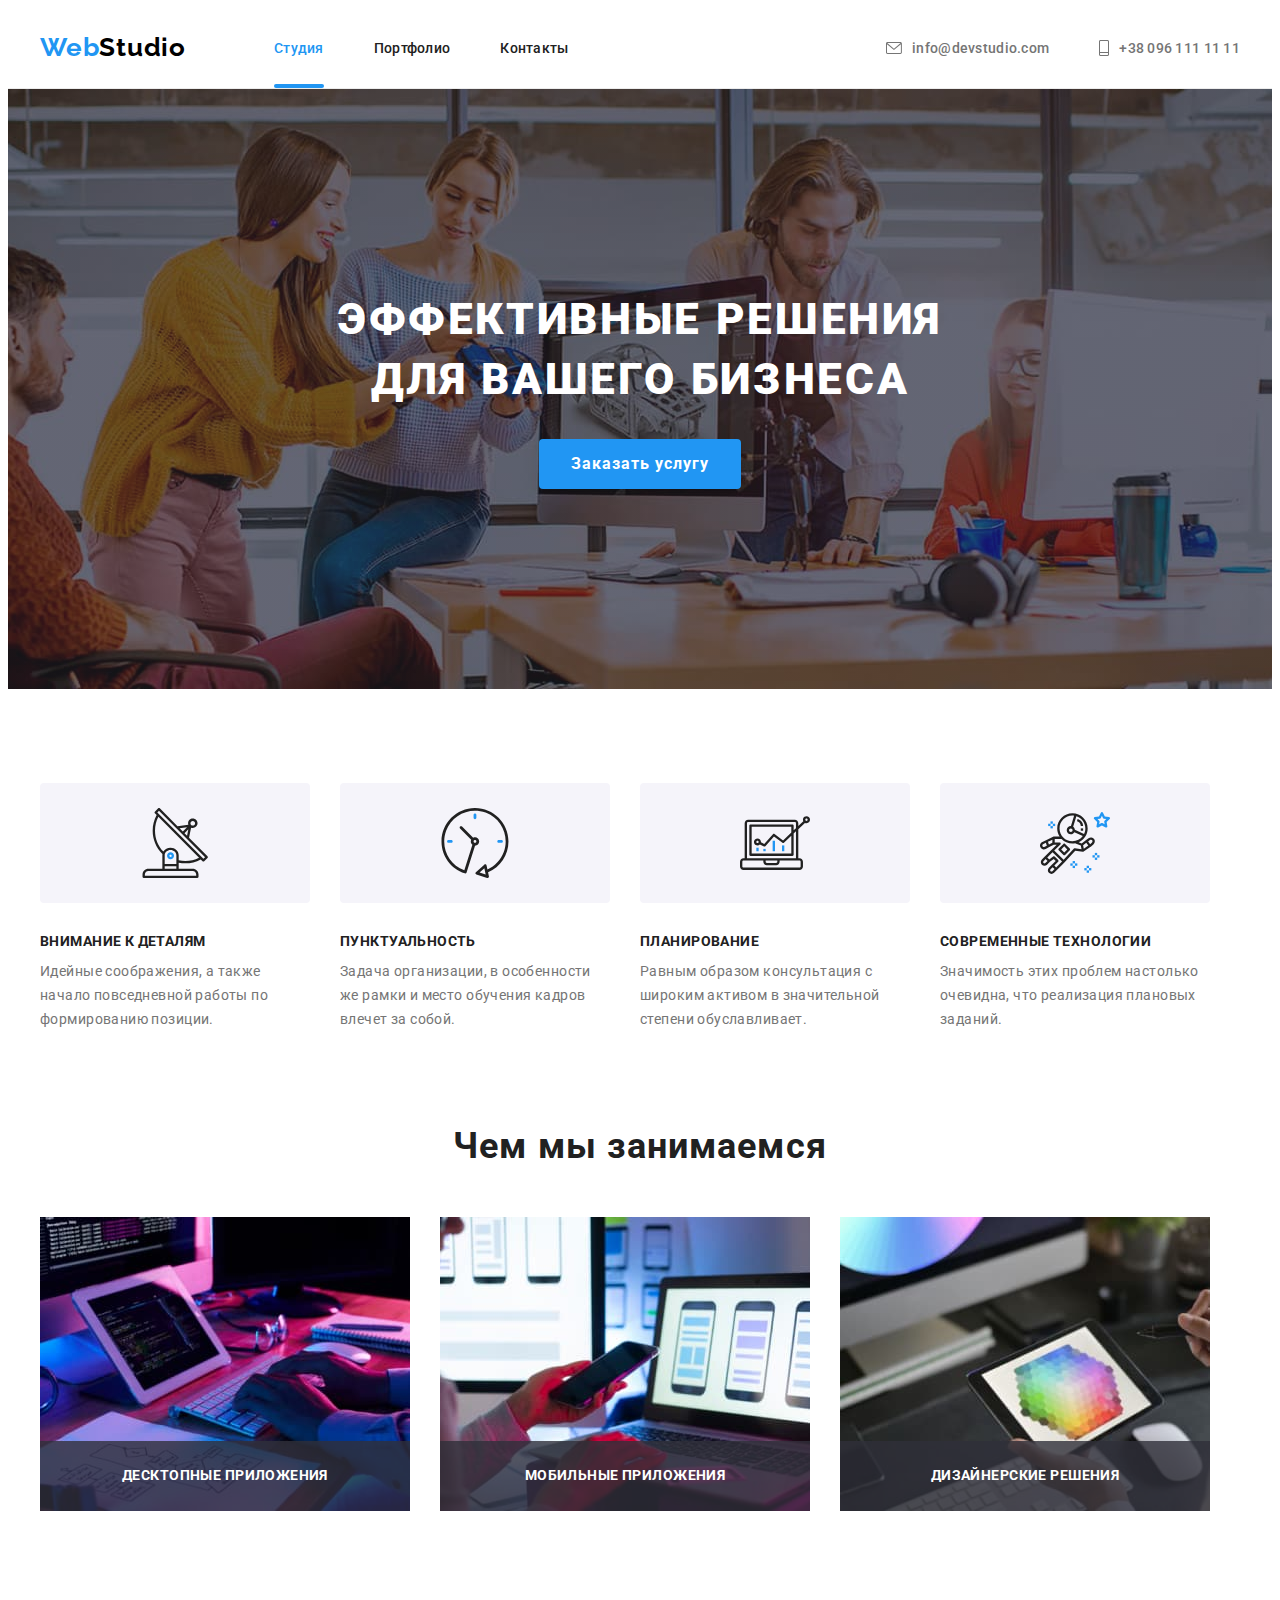
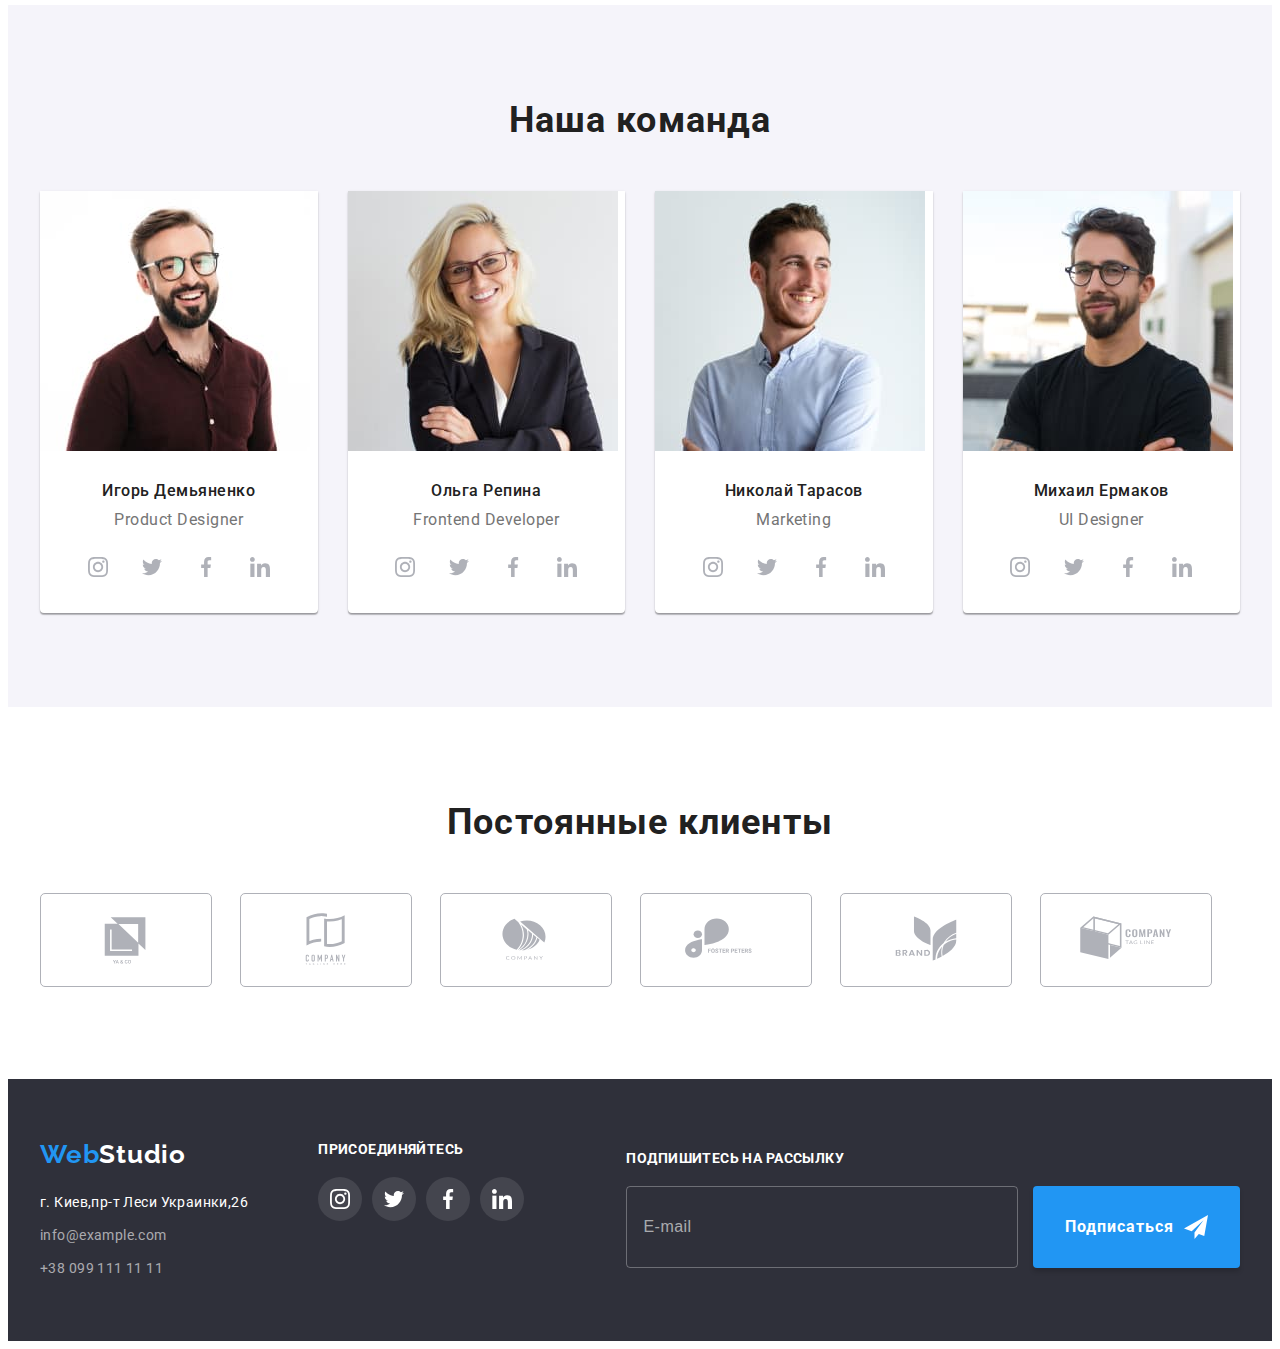
==== commit 8b25dd37: "обавляет изменения в футере" ====
--- a/index.html
+++ b/index.html
@@ -441,7 +441,8 @@
     <!-- FOOTER -->
 <footer class="footer">
 <div class="container footer__container">
-        <div class="footer__left-side">
+    <div class="footer__left-side">
+        <div class="footer__contacts-wrapper">
         <a class="logo footer__logo" href="/" lang="en">Web<span class="logo__light">Studio</span></a>
          <!-- CONTACT INFORMATION -->
 <address class="contact__info">
@@ -460,7 +461,7 @@
         </ul>
 </address>
         </div>
-        <div class="footer__right-side">
+        <div class="footer__social-list-wrapper">
             <h2 class="footer__title">присоединяйтесь</h2>
         <ul class="social-list footer__social-list">
             <li class="social-list__item">
@@ -493,7 +494,8 @@
             </li>
         </ul>
     </div>
-        <div class="subscribe-form__wripper">
+    </div>
+        <div class="subscribe-form__wrapper">
             <h2 class="subscribe-form__title">Подпишитесь на рассылку</h2>
         <form class="subscribe-form">
             <input class="subscribe-form__input"
--- a/css/main.min.css
+++ b/css/main.min.css
@@ -1 +1 @@
-:root{--primary-font-family: "Roboto", sans-serif;--secondary-font-family: "Raleway", sans-serif;--accent-color: #2196F3;--primary-text-color: #212121;--secondary-text-color: #757575;--background-modal--color: #188CE8;--background-dark-color: #2F303A;--auxiliary-light-color: #FFFFFF;--auxiliary-dark-color: #000000;--social-icon-color: #AFB1B8;--cubic-bezier: cubic-bezier(0.4, 0, 0.2, 1)}.client__link,.features__wrapper,.about__title,.social-list__link,.modal-close-btn,.contact-form__checkbox__label{display:flex;justify-content:center;align-items:center}.contact-form__checkbox,.section__title_visually-hidden{position:absolute;width:1px;height:1px;margin:-1px;border:0;padding:0;white-space:nowrap;clip-path:inset(100%);clip:rect(0 0 0 0);overflow:hidden}h1,h2,h3,p{margin-top:0;margin-bottom:0}ul,ol{margin-top:0;margin-bottom:0;padding-left:0;list-style:none}img{display:block;max-width:100%;height:auto}a{text-decoration:none}.body{font-family:var(--primary-font-family);color:var(--primary-text-color)}.container{width:100%;padding-right:15px;padding-left:15px}@media screen and (min-width: 480px){.container{width:480px;margin:0 auto}}@media screen and (min-width: 768px){.container{width:768px}}@media screen and (min-width: 1200px){.container{width:1200px}}.section{padding-top:60px;padding-bottom:60px}.section_other-bg{background:#f5f4fa}@media screen and (min-width: 1200px){.section{padding-top:94px;padding-bottom:94px}}.section__title{text-align:center;margin-bottom:30px;font-weight:700;font-size:28px;line-height:1.1785714286;letter-spacing:.03em}@media screen and (min-width: 1200px){.section__title{margin-bottom:50px;font-weight:700;font-size:36px;line-height:1.1666666667}}.backdrop{position:fixed;top:0;left:0;width:100%;height:100%;background-color:rgba(0,0,0,.2);transition:opacity 250ms var(--cubic-bezier),visibility 250ms var(--cubic-bezier)}.backdrop.is-hidden{opacity:0;visibility:hidden;pointer-events:none}.logo{font-family:var(--secondary-font-family);font-weight:700;font-size:26px;line-height:1.1923076923;letter-spacing:.03em;color:var(--accent-color)}.logo__header{margin-right:93px}.logo__dark{color:var(--auxiliary-dark-color)}.footer__logo{display:inline-block;margin-bottom:20px}.logo__light{color:var(--auxiliary-light-color)}.modal__btn{min-width:200px;border:none;border-radius:4px;box-shadow:0px 4px 4px rgba(0,0,0,.15);padding:10px 32px;font-family:inherit;font-weight:700;font-size:16px;line-height:1.875;letter-spacing:.06em;cursor:pointer;color:var(--auxiliary-light-color);background-color:var(--accent-color);transition:color 250ms var(--cubic-bezier),background-color 250ms var(--cubic-bezier)}.modal__btn:hover,.modal__btn:focus{color:var(--auxiliary-light-color);background-color:var(--background-modal--color)}.contact-form__text{font-weight:700;font-size:20px;line-height:1.5;letter-spacing:.03em;text-align:center;margin-bottom:12px}.contact-form{display:flex;flex-direction:column}.contact-form__input{width:100%;height:40px;padding-left:42px;border:1px solid rgba(33,33,33,.2);border-radius:4px;transition:border-color 250ms var(--cubic-bezier)}.contact-form__input:focus{outline:none;border-color:var(--accent-color)}.contact-form__field{margin-bottom:10px}.contact-form__field__comment{margin-bottom:20px}.contact-form__field__key{display:block;margin-bottom:4px;font-weight:400;font-size:12px;line-height:1.1666666667;letter-spacing:.01em;color:var(--secondary-text-color)}.contact-form__wrapper{position:relative;display:block}.contact-form__icon{position:absolute;top:50%;left:12px;transform:translateY(-50%);transition:fill 250ms var(--cubic-bezier)}.contact-form__input:focus+.contact-form__icon{fill:var(--accent-color)}.contact-form__comment{display:block;width:100%;height:120px;border:1px solid rgba(33,33,33,.2);border-radius:4px;resize:none;padding:12px 16px;transition:border-color 250ms var(--cubic-bezier)}.contact-form__comment:focus{outline:none;border-color:var(--accent-color)}.contact-form__comment::placeholder{font-weight:400;font-size:14px;line-height:1.1428571429;letter-spacing:.01em;color:rgba(117,117,117,.5)}.contact-form__checkbox__label{margin-bottom:30px}.contact-form__checkbox__label::before{display:block;width:16px;height:15px;border:2px solid var(--primary-text-color);border-radius:2px;content:"";cursor:pointer;margin-right:10px}.contact-form__checkbox:checked+.contact-form__checkbox__label::before{background-position:center;background-size:contain;background-color:var(--accent-color);border-color:var(--accent-color);background-image:url("../images/checkbox-icon/chekbox-icon.svg")}.contact-form__checkbox:focus+.contact-form__checkbox__label::before{border-color:var(--accent-color)}.checkbox__text{font-weight:400;font-size:12px;line-height:1.1666666667;letter-spacing:.03em;color:var(--secondary-text-color)}.contact-form__link{color:var(--accent-color)}.contact-form__button{align-self:center}@media screen and (min-width: 1200px){.contact-form__text{font-weight:700;font-size:20px;line-height:1.15}.checkbox__text{font-weight:400;font-size:14px;line-height:1.7142857143}.contact-form__comment::placeholder{font-weight:400;font-size:12px;line-height:1.1666666667}}.modal{position:absolute;top:50%;left:50%;transform:translate(-50%, -50%);height:609px;padding:40px;background-color:var(--auxiliary-light-color)}@media screen and (max-width: 479px){.modal{width:100%}}@media screen and (min-width: 480px){.modal{width:450px}}@media screen and (min-width: 1200px){.modal{width:528px;height:581px}}.modal-close-btn{position:absolute;top:8px;right:8px;width:30px;height:30px;padding:0;border:1px solid rgba(0,0,0,.1);border-radius:50%;background-color:rgba(0,0,0,0);cursor:pointer;transition:fill 250ms var(--cubic-bezier)}.modal-close-btn:hover,.modal-close-btn:focus{fill:var(--accent-color)}.social-list{display:flex;justify-content:center}.social-list__item:not(:last-child){margin-right:10px}.social-list__link{width:44px;height:44px;border-radius:50%;background-color:var(--auxiliary-light-color);transition:background-color 250ms var(--cubic-bezier)}.social-list__link:hover,.social-list__link:focus{background-color:var(--accent-color)}.social-list__icon{fill:var(--social-icon-color);transition:fill 250ms var(--cubic-bezier)}.social-list__link:hover .social-list__icon,.social-list__link:focus .social-list__icon{fill:var(--auxiliary-light-color)}.subscribe-form{width:100%}.subscribe-form__title{display:inline-block}.subscribe-form__input{width:358px;height:50px;margin-right:12px;padding:15px 16px;border:1px solid rgba(255,255,255,.3);border-radius:4px;background-color:rgba(0,0,0,0);color:var(--auxiliary-light-color);transition:border-color 250ms var(--cubic-bezier)}.subscribe-form__input::placeholder{font-weight:400;font-size:16px;line-height:1.25;letter-spacing:.03em;color:rgba(255,255,255,.6)}@media screen and (min-width: 480px){.subscribe-form__input{max-width:450px;margin-right:15px}}@media screen and (max-width: 1199px){.subscribe-form__input{margin-right:auto;margin-left:auto;margin-bottom:20px;width:100%}}@media screen and (min-width: 1200px){.subscribe-form__input:focus{outline:none;border-color:var(--accent-color)}}.subscribe-form__btn{display:inline-flex;align-items:center}.subscribe-form__icon{margin-left:10px;fill:var(--auxiliary-light-color)}@media screen and (max-width: 767px){.mobile-menu{position:fixed;top:0;left:0;width:100%;height:100%;background-color:var(--auxiliary-light-color);opacity:0;visibility:hidden;pointer-events:none;transition:opacity 250ms var(--cubic-bezier),visibility 250ms var(--cubic-bezier)}.mobile-menu.is-open{opacity:1;visibility:visible;pointer-events:auto}.mobile-menu__container{position:relative;display:flex;flex-direction:column;justify-content:space-between;padding-top:48px;padding-bottom:48px;height:100%}.mobile-menu__link{font-weight:500;font-size:40px;line-height:1.175;letter-spacing:.02em;color:var(--primary-text-color);transition:color 250ms var(--cubic-bezier)}.mobile-menu__link_current{color:var(--accent-color)}.mobile-menu__item:not(:last-child){margin-bottom:32px}.mobile-menu__contacts{font-weight:500;font-size:34px;line-height:1.1764705882;letter-spacing:.02em}.mobile-menu__phone{margin-bottom:32px;color:var(--accent-color)}.mobile-menu__mail{font-weight:500;font-size:24px;line-height:1.1666666667;color:var(--secondary-text-color)}.mobile-menu__social-list{display:flex;margin-top:64px}.mobile-menu__social-item{position:relative;margin-right:20px}.mobile-menu__social-item::after{position:absolute;content:" ";margin-left:10px;width:1px;height:100%;background-color:rgba(33,33,33,.2)}.mobile-menu__social-link{font-weight:500;font-size:18px;line-height:1.2222222222;letter-spacing:.02em;color:var(--accent-color)}.mobile-menu__close-btn{position:absolute;top:10px;right:15px;background-color:rgba(0,0,0,0);border:none;padding:0;line-height:0;transition:fill 250ms var(--cubic-bezier)}.mobile-menu__close-icon:hover,.mobile-menu__close-icon:focus{fill:var(--accent-color)}}@media screen and (min-width: 768px){.mobile-menu{display:none}}.section__about{padding-top:0}@media screen and (max-width: 1199px){.section__about{display:none}}.about{display:flex;flex-direction:row}.about__item{flex:basis calc((100% - 60px)/3)}.about__item:not(:last-child){margin-right:30px}.about__wrapper{position:relative}.about__title{position:absolute;bottom:0;left:0;width:100%;height:70px;font-family:var(--primary-text-color);font-weight:700;font-size:14px;line-height:1.14;letter-spacing:.03em;text-transform:uppercase;overflow:auto;color:var(--auxiliary-light-color);background-color:rgba(47,48,58,.8)}.features__wrapper{width:100%;height:120px;margin-bottom:30px;background:#f5f4fa;border-radius:4px}.features__icon{width:70px;height:70px}.features__title{margin-bottom:10px;font-weight:700;font-size:14px;line-height:1.1428571429;letter-spacing:.03em;text-transform:uppercase}.features__text{font-weight:400;font-size:14px;line-height:1.7142857143;letter-spacing:.03em;color:var(--secondary-text-color)}@media screen and (max-width: 767px){.features__title{text-align:center}.features__item:not(:last-child){margin-bottom:30px}}@media screen and (min-width: 768px){.features{display:flex;flex-wrap:wrap}.features__item{flex-basis:calc((100% - 30px)/2)}.features__item:not(:nth-child(2n)){margin-right:30px}}@media screen and (max-width: 1199px){.features__item:not(:nth-last-child(-n+2)){margin-bottom:30px}}@media screen and (min-width: 1200px){.features__item{flex-basis:calc((100% - 120px)/4)}.features__item:not(:last-child){margin-right:30px}}.footer{padding-top:60px;padding-bottom:60px;width:100%;background-color:var(--background-dark-color)}.footer__contacts{font-weight:400;font-size:14px;line-height:1.7142857143;letter-spacing:.03em;font-style:normal}.footer__link{transition:color 250ms var(--cubic-bezier)}.footer__link:hover,.footer__link:focus{color:var(--accent-color)}.footer__item:not(:last-child){margin-bottom:8px}.footer__link__map{color:var(--auxiliary-light-color)}.footer__link_connection{color:rgba(255,255,255,.6)}.footer__title,.subscribe-form__title{display:inline-block;font-weight:700;font-size:14px;line-height:1.1428571429;letter-spacing:.03em;text-transform:uppercase;margin-bottom:20px;color:var(--auxiliary-light-color)}.footer__social-link{background-color:rgba(255,255,255,.1)}.footer__social-icon{fill:var(--auxiliary-light-color)}.footer__social-list{display:flex;justify-content:center;margin-bottom:60px}@media screen and (min-width: 768px)and (max-width: 1199px){.footer__left-side{display:flex;justify-content:space-between}}@media screen and (max-width: 1199px){.footer{text-align:center}.footer__contacts{margin-bottom:60px}}@media screen and (min-width: 1200px){.footer__container{display:flex;justify-content:space-between;align-items:baseline}.footer__left-side{justify-content:space-between;flex-grow:1;margin-right:70px}.footer__right-side{margin-right:93px}.footer__item:not(:last-child){margin-bottom:9px}.subscribe-form{display:flex}}.header__container{display:flex;align-items:center;justify-content:space-between}.header{padding-top:16px;padding-bottom:16px;border-bottom:1px solid #ececec}@media screen and (max-width: 767px){.menu{display:none}.contacts{display:none}.mobile-menu__open-btn{display:block;padding:10px 0;line-height:0;background-color:rgba(0,0,0,0);border:none}}@media screen and (min-width: 768px){.mobile-menu__open-btn{display:none}.menu{display:flex}.header{padding-top:26px;padding-bottom:26px;border-bottom:1px solid #ececec}.navigation{display:flex;align-items:center}.menu__item:not(:last-child){margin-right:50px}.menu__link{padding-top:32px;padding-bottom:32px;font-weight:500;font-size:14px;line-height:1.1428571429;letter-spacing:.02em;color:var(--primary-text-color);transition:color 250ms var(--cubic-bezier)}.menu__link:hover,.menu__link:focus{color:var(--accent-color)}.menu__link.menu__link_current{color:var(--accent-color)}.menu__link_current{position:relative;color:var(--accent-color)}.menu__link_current::after{position:absolute;display:block;width:100%;height:4px;left:0;bottom:-7px;background-color:var(--accent-color);border-radius:2px;content:""}.logo__header{margin-right:88px}.contacts{display:flex;justify-content:flex-end;flex-direction:column;font-weight:500;font-size:14px;line-height:1.1428571429;letter-spacing:.02em}.contacts__link{display:flex;align-items:center;color:var(--secondary-text-color)}.contacts__icon{flex-shrink:0;margin-right:8px;fill:var(--secondary-text-color)}.header__tel{margin-top:10px}}@media screen and (min-width: 1200px){.header{padding-top:24px;padding-bottom:25px;border-bottom:1px solid #ececec}.menu__link_current::after{bottom:0}.contacts{display:flex;align-items:center;flex-direction:row;font-weight:500;font-size:14px;line-height:1.1428571429;letter-spacing:.02em;color:var(--secondary-text-color)}.header__tel{margin-left:50px;margin-top:auto}.contacts__link{display:flex;align-items:center;color:var(--secondary-text-color);transition:color 250ms var(--cubic-bezier)}.contacts__link:hover,.contacts__link:focus{color:var(--accent-color)}.contacts__icon{flex-shrink:0;margin-right:10px;fill:var(--secondary-text-color);transition:fill 250ms var(--cubic-bezier)}.contacts__link:hover .contacts__icon,.contacts__link:focus .contacts__icon{fill:var(--accent-color)}}.hero{padding-top:118px;padding-bottom:118px;margin-left:auto;margin-right:auto;text-align:center;background-color:#c4c4c4;background-size:cover;background-position:center;background-repeat:no-repeat}.hero__title{max-width:360px;margin-left:auto;margin-right:auto;margin-bottom:30px;font-weight:900;font-size:26px;line-height:1.6153846154;letter-spacing:.06em;text-transform:uppercase;color:var(--auxiliary-light-color)}@media screen and (max-width: 767px){.hero{background-image:linear-gradient(rgba(47, 48, 58, 0.4), rgba(47, 48, 58, 0.4)),url(../images/main-page/hero/hero-bg-mob@1x.jpg)}}@media screen and (max-width: 767px)and (min-device-pixel-ratio: 2),screen and (max-width: 767px)and (min-resolution: 192dpi),screen and (max-width: 767px)and (min-resolution: 2dppx){.hero{background-image:linear-gradient(rgba(47, 48, 58, 0.4), rgba(47, 48, 58, 0.4)),url(../images/main-page/hero/hero-bg-mob@2x.jpg)}}@media screen and (min-width: 768px)and (max-width: 1199px){.hero{background-image:linear-gradient(rgba(47, 48, 58, 0.4), rgba(47, 48, 58, 0.4)),url(../images/main-page/hero/hero-bg-tab@1x.jpg)}}@media screen and (min-width: 768px)and (max-width: 1199px)and (min-device-pixel-ratio: 2),screen and (min-width: 768px)and (max-width: 1199px)and (min-resolution: 192dpi),screen and (min-width: 768px)and (max-width: 1199px)and (min-resolution: 2dppx){.hero{background-image:linear-gradient(rgba(47, 48, 58, 0.4), rgba(47, 48, 58, 0.4)),url(../images/main-page/hero/hero-bg-tab@2x.jpg)}}@media screen and (min-width: 1200px){.hero{padding-top:200px;padding-bottom:200px;max-width:1600px;background-image:linear-gradient(rgba(47, 48, 58, 0.4), rgba(47, 48, 58, 0.4)),url(../images/main-page/hero/hero-bg-desk@1x.jpg)}}@media screen and (min-width: 1200px)and (min-device-pixel-ratio: 2),screen and (min-width: 1200px)and (min-resolution: 192dpi),screen and (min-width: 1200px)and (min-resolution: 2dppx){.hero{background-image:linear-gradient(rgba(47, 48, 58, 0.4), rgba(47, 48, 58, 0.4)),url(../images/main-page/hero/hero-bg-desk@2x.jpg)}}@media screen and (min-width: 1200px){.hero__title{max-width:696px;font-weight:900;font-size:44px;line-height:1.3636363636}}.employees__card{box-shadow:0px 1px 3px rgba(0,0,0,.12),0px 1px 1px rgba(0,0,0,.14),0px 2px 1px rgba(0,0,0,.2);border-radius:0px 0px 4px 4px;background-color:var(--auxiliary-light-color)}.employees__title{margin-bottom:10px;font-weight:500;font-size:16px;line-height:1.1875;letter-spacing:.03em}.employees__text{margin-bottom:16px;font-weight:400;font-size:16px;line-height:1.1875;letter-spacing:.03em;color:var(--secondary-text-color)}.employees__wrapper{text-align:center;padding-top:30px;padding-bottom:24px}@media screen and (max-width: 767px){.employees__card:not(:last-child){margin-bottom:30px}}@media screen and (min-width: 768px){.employees{display:flex;flex-wrap:wrap}.employees__card{flex-basis:calc((100% - 30px)/2)}}@media screen and (min-width: 768px)and (max-width: 1199px){.employees__card:nth-child(2n+1){margin-right:30px}.employees__card:not(:nth-last-child(-n+2)){margin-bottom:30px}}@media screen and (min-width: 1200px){.employees{justify-content:center}.employees__card{flex-basis:calc((100% - 90px)/4)}.employees__card:not(:last-child){margin-right:30px}}.client__item{width:210px;height:92px}.client__link{width:100%;height:100%;border:solid 1px var(--social-icon-color);border-radius:5px;color:var(--social-icon-color);transition:border-color 250ms var(--cubic-bezier),color 250ms var(--cubic-bezier)}.client__link:hover,.client__link:focus{border-color:var(--accent-color);color:var(--accent-color)}.client__icon{fill:currentColor}@media screen and (max-width: 479px){.clients{display:block}.client__item{margin-left:auto;margin-right:auto}.client__item:not(:last-child){margin-bottom:30px}}@media screen and (min-width: 480px){.clients{display:flex;flex-wrap:wrap}}@media screen and (min-width: 480px)and (max-width: 767px){.client__item:not(:nth-child(2n)){margin-right:30px}.client__item:not(:nth-last-child(-n+2)){margin-bottom:30px}}@media screen and (min-width: 768px)and (max-width: 1199px){.client__item{width:226px}.client__item:not(:nth-child(3n)){margin-right:30px}.client__item:not(:nth-last-child(-n+3)){margin-bottom:30px}}@media screen and (min-width: 1200px){.client__item{width:170px}.client__item:not(:last-child){margin-right:30px}}.project__btn{display:flex;justify-content:center;margin-bottom:50px}.project__item:not(:last-child){margin-right:8px}.project__modal-btn{border:solid 1px rgba(0,0,0,0);border-radius:4px;padding:6px 22px;font-family:inherit;font-weight:500;font-size:16px;line-height:1.625;letter-spacing:.03em;cursor:pointer;color:var(--auxiliary-dark-color);background-color:#f5f4fa;transition:color 250ms var(--cubic-bezier),background-color 250ms var(--cubic-bezier),box-shadow 250ms var(--cubic-bezier)}.project__modal-btn:hover,.project__modal-btn:focus{color:var(--auxiliary-light-color);background-color:var(--accent-color);box-shadow:0px 3px 1px rgba(0,0,0,.1),0px 1px 2px rgba(0,0,0,.08),0px 2px 2px rgba(0,0,0,.12);border-radius:4px}.project__cards{display:flex;flex-wrap:wrap}.project__cards__item{flex-basis:calc((100% - 60px)/3)}.project__cards__item:not(:nth-child(3n)){margin-right:30px}.project__cards__item:not(:nth-last-child(-n+3)){margin-bottom:30px}.project__cards__wrapper{padding:20px 24px;border:1px solid #eee;border-top:none;background-color:var(--auxiliary-light-color)}.project__cards__link{display:block;transition:box-shadow 250ms var(--cubic-bezier);background:var(--auxiliary-light-color)}.project__cards__link:hover,.project__cards__link:focus{box-shadow:0px 1px 1px rgba(0,0,0,.12),0px 4px 4px rgba(0,0,0,.06),1px 4px 6px rgba(0,0,0,.16)}.project__cards__title{margin-bottom:4px;font-weight:700;font-size:18px;line-height:2;letter-spacing:.06em;color:var(--auxiliary-dark-color)}.project__cards__text{font-weight:400;font-size:16px;line-height:1.875;letter-spacing:.03em;color:var(--secondary-text-color)}.project__img__wrapper{position:relative;overflow:hidden}.project__cards__overlay{position:absolute;top:0;left:0;width:100%;height:100%;padding:63px 24px;font-weight:400;font-size:18px;line-height:1.5555555556;letter-spacing:.03em;color:var(--auxiliary-light-color);background-color:rgba(33,150,243,.9);transition:transform 250ms var(--cubic-bezier);transform:translateY(100%)}.project__cards__link:hover .project__cards__overlay,.project__cards__link:focus .project__cards__overlay{transform:translateY(0%)}/*# sourceMappingURL=main.min.css.map */+:root{--primary-font-family: "Roboto", sans-serif;--secondary-font-family: "Raleway", sans-serif;--accent-color: #2196F3;--primary-text-color: #212121;--secondary-text-color: #757575;--background-modal--color: #188CE8;--background-dark-color: #2F303A;--auxiliary-light-color: #FFFFFF;--auxiliary-dark-color: #000000;--social-icon-color: #AFB1B8;--cubic-bezier: cubic-bezier(0.4, 0, 0.2, 1)}.client__link,.features__wrapper,.about__title,.social-list__link,.modal-close-btn,.contact-form__checkbox__label{display:flex;justify-content:center;align-items:center}.contact-form__checkbox,.section__title_visually-hidden{position:absolute;width:1px;height:1px;margin:-1px;border:0;padding:0;white-space:nowrap;clip-path:inset(100%);clip:rect(0 0 0 0);overflow:hidden}h1,h2,h3,p{margin-top:0;margin-bottom:0}ul,ol{margin-top:0;margin-bottom:0;padding-left:0;list-style:none}img{display:block;max-width:100%;height:auto}a{text-decoration:none}.body{font-family:var(--primary-font-family);color:var(--primary-text-color)}.container{width:100%;padding-right:15px;padding-left:15px}@media screen and (min-width: 480px){.container{width:480px;margin:0 auto}}@media screen and (min-width: 768px){.container{width:768px}}@media screen and (min-width: 1200px){.container{width:1200px}}.section{padding-top:60px;padding-bottom:60px}.section_other-bg{background:#f5f4fa}@media screen and (min-width: 1200px){.section{padding-top:94px;padding-bottom:94px}}.section__title{text-align:center;margin-bottom:30px;font-weight:700;font-size:28px;line-height:1.1785714286;letter-spacing:.03em}@media screen and (min-width: 1200px){.section__title{margin-bottom:50px;font-weight:700;font-size:36px;line-height:1.1666666667}}.backdrop{position:fixed;top:0;left:0;width:100%;height:100%;background-color:rgba(0,0,0,.2);transition:opacity 250ms var(--cubic-bezier),visibility 250ms var(--cubic-bezier)}.backdrop.is-hidden{opacity:0;visibility:hidden;pointer-events:none}.logo{font-family:var(--secondary-font-family);font-weight:700;font-size:26px;line-height:1.1923076923;letter-spacing:.03em;color:var(--accent-color)}.logo__header{margin-right:93px}.logo__dark{color:var(--auxiliary-dark-color)}.footer__logo{display:block;margin-bottom:20px}.logo__light{color:var(--auxiliary-light-color)}.modal__btn{min-width:200px;border:none;border-radius:4px;box-shadow:0px 4px 4px rgba(0,0,0,.15);padding:10px 32px;font-family:inherit;font-weight:700;font-size:16px;line-height:1.875;letter-spacing:.06em;cursor:pointer;color:var(--auxiliary-light-color);background-color:var(--accent-color);transition:color 250ms var(--cubic-bezier),background-color 250ms var(--cubic-bezier)}.modal__btn:hover,.modal__btn:focus{color:var(--auxiliary-light-color);background-color:var(--background-modal--color)}.contact-form__text{font-weight:700;font-size:20px;line-height:1.5;letter-spacing:.03em;text-align:center;margin-bottom:12px}.contact-form{display:flex;flex-direction:column}.contact-form__input{width:100%;height:40px;padding-left:42px;border:1px solid rgba(33,33,33,.2);border-radius:4px;transition:border-color 250ms var(--cubic-bezier)}.contact-form__input:focus{outline:none;border-color:var(--accent-color)}.contact-form__field{margin-bottom:10px}.contact-form__field__comment{margin-bottom:20px}.contact-form__field__key{display:block;margin-bottom:4px;font-weight:400;font-size:12px;line-height:1.1666666667;letter-spacing:.01em;color:var(--secondary-text-color)}.contact-form__wrapper{position:relative;display:block}.contact-form__icon{position:absolute;top:50%;left:12px;transform:translateY(-50%);transition:fill 250ms var(--cubic-bezier)}.contact-form__input:focus+.contact-form__icon{fill:var(--accent-color)}.contact-form__comment{display:block;width:100%;height:120px;border:1px solid rgba(33,33,33,.2);border-radius:4px;resize:none;padding:12px 16px;transition:border-color 250ms var(--cubic-bezier)}.contact-form__comment:focus{outline:none;border-color:var(--accent-color)}.contact-form__comment::placeholder{font-weight:400;font-size:14px;line-height:1.1428571429;letter-spacing:.01em;color:rgba(117,117,117,.5)}.contact-form__checkbox__label{margin-bottom:30px}.contact-form__checkbox__label::before{display:block;width:16px;height:15px;border:2px solid var(--primary-text-color);border-radius:2px;content:"";cursor:pointer;margin-right:10px}.contact-form__checkbox:checked+.contact-form__checkbox__label::before{background-position:center;background-size:contain;background-color:var(--accent-color);border-color:var(--accent-color);background-image:url("../images/checkbox-icon/chekbox-icon.svg")}.contact-form__checkbox:focus+.contact-form__checkbox__label::before{border-color:var(--accent-color)}.checkbox__text{font-weight:400;font-size:12px;line-height:1.1666666667;letter-spacing:.03em;color:var(--secondary-text-color)}.contact-form__link{color:var(--accent-color)}.contact-form__button{align-self:center}@media screen and (min-width: 1200px){.contact-form__text{font-weight:700;font-size:20px;line-height:1.15}.checkbox__text{font-weight:400;font-size:14px;line-height:1.7142857143}.contact-form__comment::placeholder{font-weight:400;font-size:12px;line-height:1.1666666667}}.modal{position:absolute;top:50%;left:50%;transform:translate(-50%, -50%);height:609px;padding:40px;background-color:var(--auxiliary-light-color)}@media screen and (max-width: 479px){.modal{width:100%}}@media screen and (min-width: 480px){.modal{width:450px}}@media screen and (min-width: 1200px){.modal{width:528px;height:581px}}.modal-close-btn{position:absolute;top:8px;right:8px;width:30px;height:30px;padding:0;border:1px solid rgba(0,0,0,.1);border-radius:50%;background-color:rgba(0,0,0,0);cursor:pointer;transition:fill 250ms var(--cubic-bezier)}.modal-close-btn:hover,.modal-close-btn:focus{fill:var(--accent-color)}.social-list{display:flex;justify-content:center}.social-list__item:not(:last-child){margin-right:10px}.social-list__link{width:44px;height:44px;border-radius:50%;background-color:var(--auxiliary-light-color);transition:background-color 250ms var(--cubic-bezier)}.social-list__link:hover,.social-list__link:focus{background-color:var(--accent-color)}.social-list__icon{fill:var(--social-icon-color);transition:fill 250ms var(--cubic-bezier)}.social-list__link:hover .social-list__icon,.social-list__link:focus .social-list__icon{fill:var(--auxiliary-light-color)}.subscribe-form{width:100%}.subscribe-form__title{display:inline-block}.subscribe-form__input{width:358px;height:50px;margin-right:12px;padding:15px 16px;border:1px solid rgba(255,255,255,.3);border-radius:4px;background-color:rgba(0,0,0,0);color:var(--auxiliary-light-color);transition:border-color 250ms var(--cubic-bezier)}.subscribe-form__input::placeholder{font-weight:400;font-size:16px;line-height:1.25;letter-spacing:.03em;color:rgba(255,255,255,.6)}@media screen and (min-width: 480px){.subscribe-form__input{max-width:450px;margin-right:15px}}@media screen and (max-width: 1199px){.subscribe-form__input{display:block;margin-right:auto;margin-left:auto;margin-bottom:20px;width:100%}}@media screen and (min-width: 1200px){.subscribe-form__input{display:block;width:358px}.subscribe-form__input:focus{outline:none;border-color:var(--accent-color)}}.subscribe-form__btn{display:inline-flex;align-items:center}.subscribe-form__icon{margin-left:10px;fill:var(--auxiliary-light-color)}@media screen and (min-width: 1200px){.subscribe-form{display:flex}}@media screen and (max-width: 767px){.mobile-menu{position:fixed;top:0;left:0;width:100%;height:100%;background-color:var(--auxiliary-light-color);opacity:0;visibility:hidden;pointer-events:none;transition:opacity 250ms var(--cubic-bezier),visibility 250ms var(--cubic-bezier)}.mobile-menu.is-open{opacity:1;visibility:visible;pointer-events:auto}.mobile-menu__container{position:relative;display:flex;flex-direction:column;justify-content:space-between;padding-top:48px;padding-bottom:48px;height:100%}.mobile-menu__link{font-weight:500;font-size:40px;line-height:1.175;letter-spacing:.02em;color:var(--primary-text-color);transition:color 250ms var(--cubic-bezier)}.mobile-menu__link_current{color:var(--accent-color)}.mobile-menu__item:not(:last-child){margin-bottom:32px}.mobile-menu__contacts{font-weight:500;font-size:34px;line-height:1.1764705882;letter-spacing:.02em}.mobile-menu__phone{margin-bottom:32px;color:var(--accent-color)}.mobile-menu__mail{font-weight:500;font-size:24px;line-height:1.1666666667;color:var(--secondary-text-color)}.mobile-menu__social-list{display:flex;margin-top:64px}.mobile-menu__social-item{position:relative;margin-right:20px}.mobile-menu__social-item::after{position:absolute;content:" ";margin-left:10px;width:1px;height:100%;background-color:rgba(33,33,33,.2)}.mobile-menu__social-link{font-weight:500;font-size:18px;line-height:1.2222222222;letter-spacing:.02em;color:var(--accent-color)}.mobile-menu__close-btn{position:absolute;top:10px;right:15px;background-color:rgba(0,0,0,0);border:none;padding:0;line-height:0;transition:fill 250ms var(--cubic-bezier)}.mobile-menu__close-icon:hover,.mobile-menu__close-icon:focus{fill:var(--accent-color)}}@media screen and (min-width: 768px){.mobile-menu{display:none}}.mobile-menu__open-btn{display:block;padding-top:10px;padding-bottom:10px;line-height:0;background-color:rgba(0,0,0,0)}.section__about{padding-top:0}@media screen and (max-width: 1199px){.section__about{display:none}}.about{display:flex;flex-direction:row}.about__item{flex:basis calc((100% - 60px)/3)}.about__item:not(:last-child){margin-right:30px}.about__wrapper{position:relative}.about__title{position:absolute;bottom:0;left:0;width:100%;height:70px;font-family:var(--primary-text-color);font-weight:700;font-size:14px;line-height:1.14;letter-spacing:.03em;text-transform:uppercase;overflow:auto;color:var(--auxiliary-light-color);background-color:rgba(47,48,58,.8)}.features__wrapper{width:100%;height:120px;margin-bottom:30px;background:#f5f4fa;border-radius:4px}.features__icon{width:70px;height:70px}.features__title{margin-bottom:10px;font-weight:700;font-size:14px;line-height:1.1428571429;letter-spacing:.03em;text-transform:uppercase}.features__text{font-weight:400;font-size:14px;line-height:1.7142857143;letter-spacing:.03em;color:var(--secondary-text-color)}@media screen and (max-width: 767px){.features__title{text-align:center}.features__item:not(:last-child){margin-bottom:30px}}@media screen and (min-width: 768px){.features{display:flex;flex-wrap:wrap}.features__item{flex-basis:calc((100% - 30px)/2)}.features__item:not(:nth-child(2n)){margin-right:30px}}@media screen and (max-width: 1199px){.features__item:not(:nth-last-child(-n+2)){margin-bottom:30px}}@media screen and (min-width: 1200px){.features__item{flex-basis:calc((100% - 120px)/4)}.features__item:not(:last-child){margin-right:30px}}.footer{padding-top:60px;padding-bottom:60px;width:100%;background-color:var(--background-dark-color)}.footer__contacts{font-weight:400;font-size:14px;line-height:1.7142857143;letter-spacing:.03em;font-style:normal}.footer__link{transition:color 250ms var(--cubic-bezier)}.footer__link:hover,.footer__link:focus{color:var(--accent-color)}.footer__item:not(:last-child){margin-bottom:8px}.footer__link__map{color:var(--auxiliary-light-color)}.footer__link_connection{color:rgba(255,255,255,.6)}.footer__title,.subscribe-form__title{display:inline-block;font-weight:700;font-size:14px;line-height:1.1428571429;letter-spacing:.03em;text-transform:uppercase;margin-bottom:20px;color:var(--auxiliary-light-color)}.footer__social-link{background-color:rgba(255,255,255,.1)}.footer__social-icon{fill:var(--auxiliary-light-color)}.footer__social-list{display:flex;justify-content:center;margin-bottom:60px}@media screen and (min-width: 768px){.footer__left-side{display:flex}}@media screen and (min-width: 768px)and (max-width: 1199px){.footer__left-side{justify-content:space-around}}@media screen and (max-width: 1199px){.footer{text-align:center}.footer__contacts{margin-bottom:60px}}@media screen and (min-width: 1200px){.footer__container{display:flex;justify-content:space-between;align-items:baseline}.footer__contacts-wrapper{justify-content:space-between;flex-grow:1;margin-right:70px}.footer__social-list-wrapper{margin-right:93px}.footer__item:not(:last-child){margin-bottom:9px}.subscribe-form{display:flex}}.header__container{display:flex;align-items:center;justify-content:space-between}.header{padding-top:16px;padding-bottom:16px;border-bottom:1px solid #ececec}@media screen and (max-width: 767px){.menu{display:none}.contacts{display:none}.mobile-menu__open-btn{display:block;padding:10px 0;line-height:0;background-color:rgba(0,0,0,0);border:none}}@media screen and (min-width: 768px){.mobile-menu__open-btn{display:none}.menu{display:flex}.header{padding-top:26px;padding-bottom:26px;border-bottom:1px solid #ececec}.navigation{display:flex;align-items:center}.menu__item:not(:last-child){margin-right:50px}.menu__link{padding-top:32px;padding-bottom:32px;font-weight:500;font-size:14px;line-height:1.1428571429;letter-spacing:.02em;color:var(--primary-text-color);transition:color 250ms var(--cubic-bezier)}.menu__link:hover,.menu__link:focus{color:var(--accent-color)}.menu__link.menu__link_current{color:var(--accent-color)}.menu__link_current{position:relative;color:var(--accent-color)}.menu__link_current::after{position:absolute;display:block;width:100%;height:4px;left:0;bottom:-7px;background-color:var(--accent-color);border-radius:2px;content:""}.logo__header{margin-right:88px}.contacts{display:flex;justify-content:flex-end;flex-direction:column;font-weight:500;font-size:14px;line-height:1.1428571429;letter-spacing:.02em}.contacts__link{display:flex;align-items:center;color:var(--secondary-text-color)}.contacts__icon{flex-shrink:0;margin-right:8px;fill:var(--secondary-text-color)}.header__tel{margin-top:10px}}@media screen and (min-width: 1200px){.header{padding-top:24px;padding-bottom:25px;border-bottom:1px solid #ececec}.menu__link_current::after{bottom:0}.contacts{display:flex;align-items:center;flex-direction:row;font-weight:500;font-size:14px;line-height:1.1428571429;letter-spacing:.02em;color:var(--secondary-text-color)}.header__tel{margin-left:50px;margin-top:auto}.contacts__link{display:flex;align-items:center;color:var(--secondary-text-color);transition:color 250ms var(--cubic-bezier)}.contacts__link:hover,.contacts__link:focus{color:var(--accent-color)}.contacts__icon{flex-shrink:0;margin-right:10px;fill:var(--secondary-text-color);transition:fill 250ms var(--cubic-bezier)}.contacts__link:hover .contacts__icon,.contacts__link:focus .contacts__icon{fill:var(--accent-color)}}.hero{padding-top:118px;padding-bottom:118px;margin-left:auto;margin-right:auto;text-align:center;background-color:#c4c4c4;background-size:cover;background-position:center;background-repeat:no-repeat}.hero__title{max-width:360px;margin-left:auto;margin-right:auto;margin-bottom:30px;font-weight:900;font-size:26px;line-height:1.6153846154;letter-spacing:.06em;text-transform:uppercase;color:var(--auxiliary-light-color)}@media screen and (max-width: 767px){.hero{background-image:linear-gradient(rgba(47, 48, 58, 0.4), rgba(47, 48, 58, 0.4)),url(../images/main-page/hero/hero-bg-mob@1x.jpg)}}@media screen and (max-width: 767px)and (min-device-pixel-ratio: 2),screen and (max-width: 767px)and (min-resolution: 192dpi),screen and (max-width: 767px)and (min-resolution: 2dppx){.hero{background-image:linear-gradient(rgba(47, 48, 58, 0.4), rgba(47, 48, 58, 0.4)),url(../images/main-page/hero/hero-bg-mob@2x.jpg)}}@media screen and (min-width: 768px)and (max-width: 1199px){.hero{background-image:linear-gradient(rgba(47, 48, 58, 0.4), rgba(47, 48, 58, 0.4)),url(../images/main-page/hero/hero-bg-tab@1x.jpg)}}@media screen and (min-width: 768px)and (max-width: 1199px)and (min-device-pixel-ratio: 2),screen and (min-width: 768px)and (max-width: 1199px)and (min-resolution: 192dpi),screen and (min-width: 768px)and (max-width: 1199px)and (min-resolution: 2dppx){.hero{background-image:linear-gradient(rgba(47, 48, 58, 0.4), rgba(47, 48, 58, 0.4)),url(../images/main-page/hero/hero-bg-tab@2x.jpg)}}@media screen and (min-width: 1200px){.hero{padding-top:200px;padding-bottom:200px;max-width:1600px;background-image:linear-gradient(rgba(47, 48, 58, 0.4), rgba(47, 48, 58, 0.4)),url(../images/main-page/hero/hero-bg-desk@1x.jpg)}}@media screen and (min-width: 1200px)and (min-device-pixel-ratio: 2),screen and (min-width: 1200px)and (min-resolution: 192dpi),screen and (min-width: 1200px)and (min-resolution: 2dppx){.hero{background-image:linear-gradient(rgba(47, 48, 58, 0.4), rgba(47, 48, 58, 0.4)),url(../images/main-page/hero/hero-bg-desk@2x.jpg)}}@media screen and (min-width: 1200px){.hero__title{max-width:696px;font-weight:900;font-size:44px;line-height:1.3636363636}}.employees__card{box-shadow:0px 1px 3px rgba(0,0,0,.12),0px 1px 1px rgba(0,0,0,.14),0px 2px 1px rgba(0,0,0,.2);border-radius:0px 0px 4px 4px;background-color:var(--auxiliary-light-color)}.employees__title{margin-bottom:10px;font-weight:500;font-size:16px;line-height:1.1875;letter-spacing:.03em}.employees__text{margin-bottom:16px;font-weight:400;font-size:16px;line-height:1.1875;letter-spacing:.03em;color:var(--secondary-text-color)}.employees__wrapper{text-align:center;padding-top:30px;padding-bottom:24px}@media screen and (max-width: 767px){.employees__card:not(:last-child){margin-bottom:30px}}@media screen and (min-width: 768px){.employees{display:flex;flex-wrap:wrap}.employees__card{flex-basis:calc((100% - 30px)/2)}}@media screen and (min-width: 768px)and (max-width: 1199px){.employees__card:nth-child(2n+1){margin-right:30px}.employees__card:not(:nth-last-child(-n+2)){margin-bottom:30px}}@media screen and (min-width: 1200px){.employees{justify-content:center}.employees__card{flex-basis:calc((100% - 90px)/4)}.employees__card:not(:last-child){margin-right:30px}}.client__item{width:210px;height:92px}.client__link{width:100%;height:100%;border:solid 1px var(--social-icon-color);border-radius:5px;color:var(--social-icon-color);transition:border-color 250ms var(--cubic-bezier),color 250ms var(--cubic-bezier)}.client__link:hover,.client__link:focus{border-color:var(--accent-color);color:var(--accent-color)}.client__icon{fill:currentColor}@media screen and (max-width: 479px){.clients{display:block}.client__item{margin-left:auto;margin-right:auto}.client__item:not(:last-child){margin-bottom:30px}}@media screen and (min-width: 480px){.clients{display:flex;flex-wrap:wrap}}@media screen and (min-width: 480px)and (max-width: 767px){.client__item:not(:nth-child(2n)){margin-right:30px}.client__item:not(:nth-last-child(-n+2)){margin-bottom:30px}}@media screen and (min-width: 768px)and (max-width: 1199px){.client__item{width:226px}.client__item:not(:nth-child(3n)){margin-right:30px}.client__item:not(:nth-last-child(-n+3)){margin-bottom:30px}}@media screen and (min-width: 1200px){.client__item{width:170px}.client__item:not(:last-child){margin-right:30px}}.project__btn{display:flex;justify-content:center;margin-bottom:50px}.project__item:not(:last-child){margin-right:8px}.project__modal-btn{border:solid 1px rgba(0,0,0,0);border-radius:4px;padding:6px 22px;font-family:inherit;font-weight:500;font-size:16px;line-height:1.625;letter-spacing:.03em;cursor:pointer;color:var(--auxiliary-dark-color);background-color:#f5f4fa;transition:color 250ms var(--cubic-bezier),background-color 250ms var(--cubic-bezier),box-shadow 250ms var(--cubic-bezier)}.project__modal-btn:hover,.project__modal-btn:focus{color:var(--auxiliary-light-color);background-color:var(--accent-color);box-shadow:0px 3px 1px rgba(0,0,0,.1),0px 1px 2px rgba(0,0,0,.08),0px 2px 2px rgba(0,0,0,.12);border-radius:4px}.project__cards{display:flex;flex-wrap:wrap}.project__cards__item{flex-basis:calc((100% - 60px)/3)}.project__cards__item:not(:nth-child(3n)){margin-right:30px}.project__cards__item:not(:nth-last-child(-n+3)){margin-bottom:30px}.project__cards__wrapper{padding:20px 24px;border:1px solid #eee;border-top:none;background-color:var(--auxiliary-light-color)}.project__cards__link{display:block;transition:box-shadow 250ms var(--cubic-bezier);background:var(--auxiliary-light-color)}.project__cards__link:hover,.project__cards__link:focus{box-shadow:0px 1px 1px rgba(0,0,0,.12),0px 4px 4px rgba(0,0,0,.06),1px 4px 6px rgba(0,0,0,.16)}.project__cards__title{margin-bottom:4px;font-weight:700;font-size:18px;line-height:2;letter-spacing:.06em;color:var(--auxiliary-dark-color)}.project__cards__text{font-weight:400;font-size:16px;line-height:1.875;letter-spacing:.03em;color:var(--secondary-text-color)}.project__img__wrapper{position:relative;overflow:hidden}.project__cards__overlay{position:absolute;top:0;left:0;width:100%;height:100%;padding:63px 24px;font-weight:400;font-size:18px;line-height:1.5555555556;letter-spacing:.03em;color:var(--auxiliary-light-color);background-color:rgba(33,150,243,.9);transition:transform 250ms var(--cubic-bezier);transform:translateY(100%)}.project__cards__link:hover .project__cards__overlay,.project__cards__link:focus .project__cards__overlay{transform:translateY(0%)}/*# sourceMappingURL=main.min.css.map */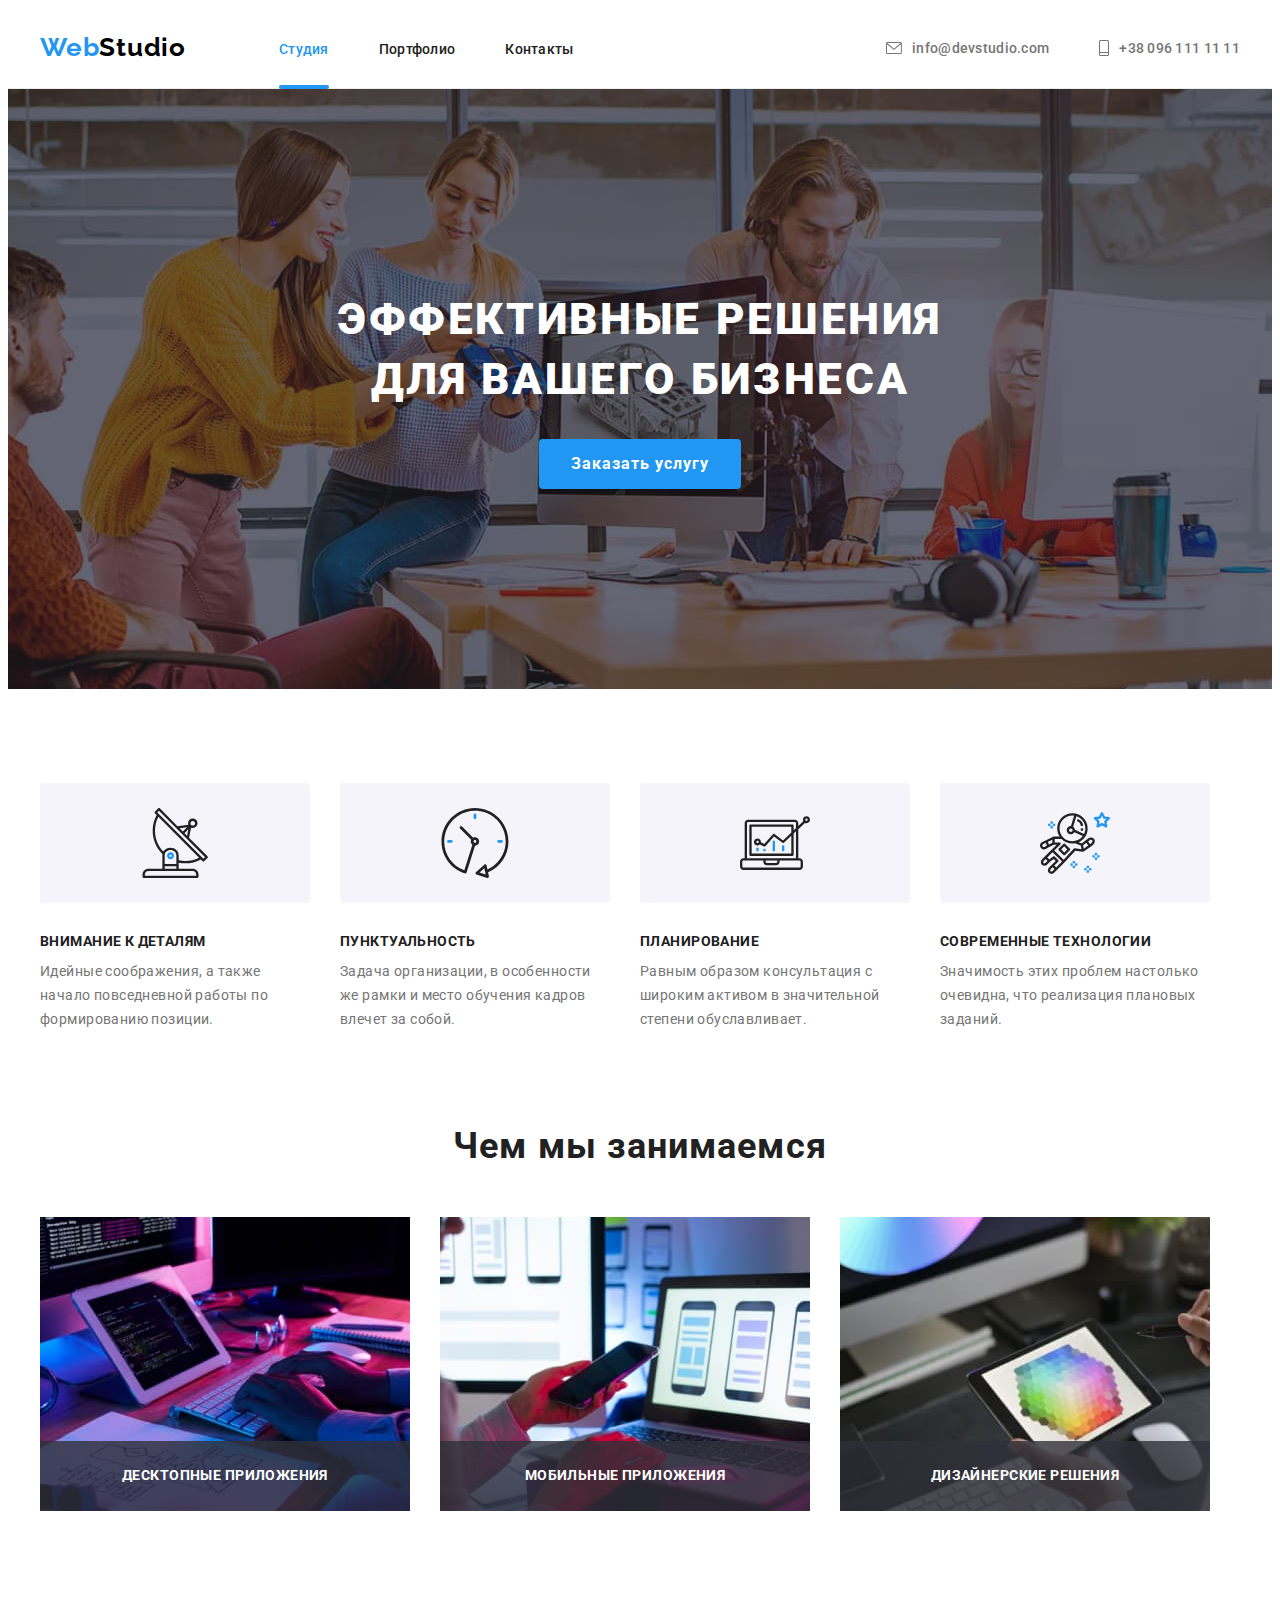
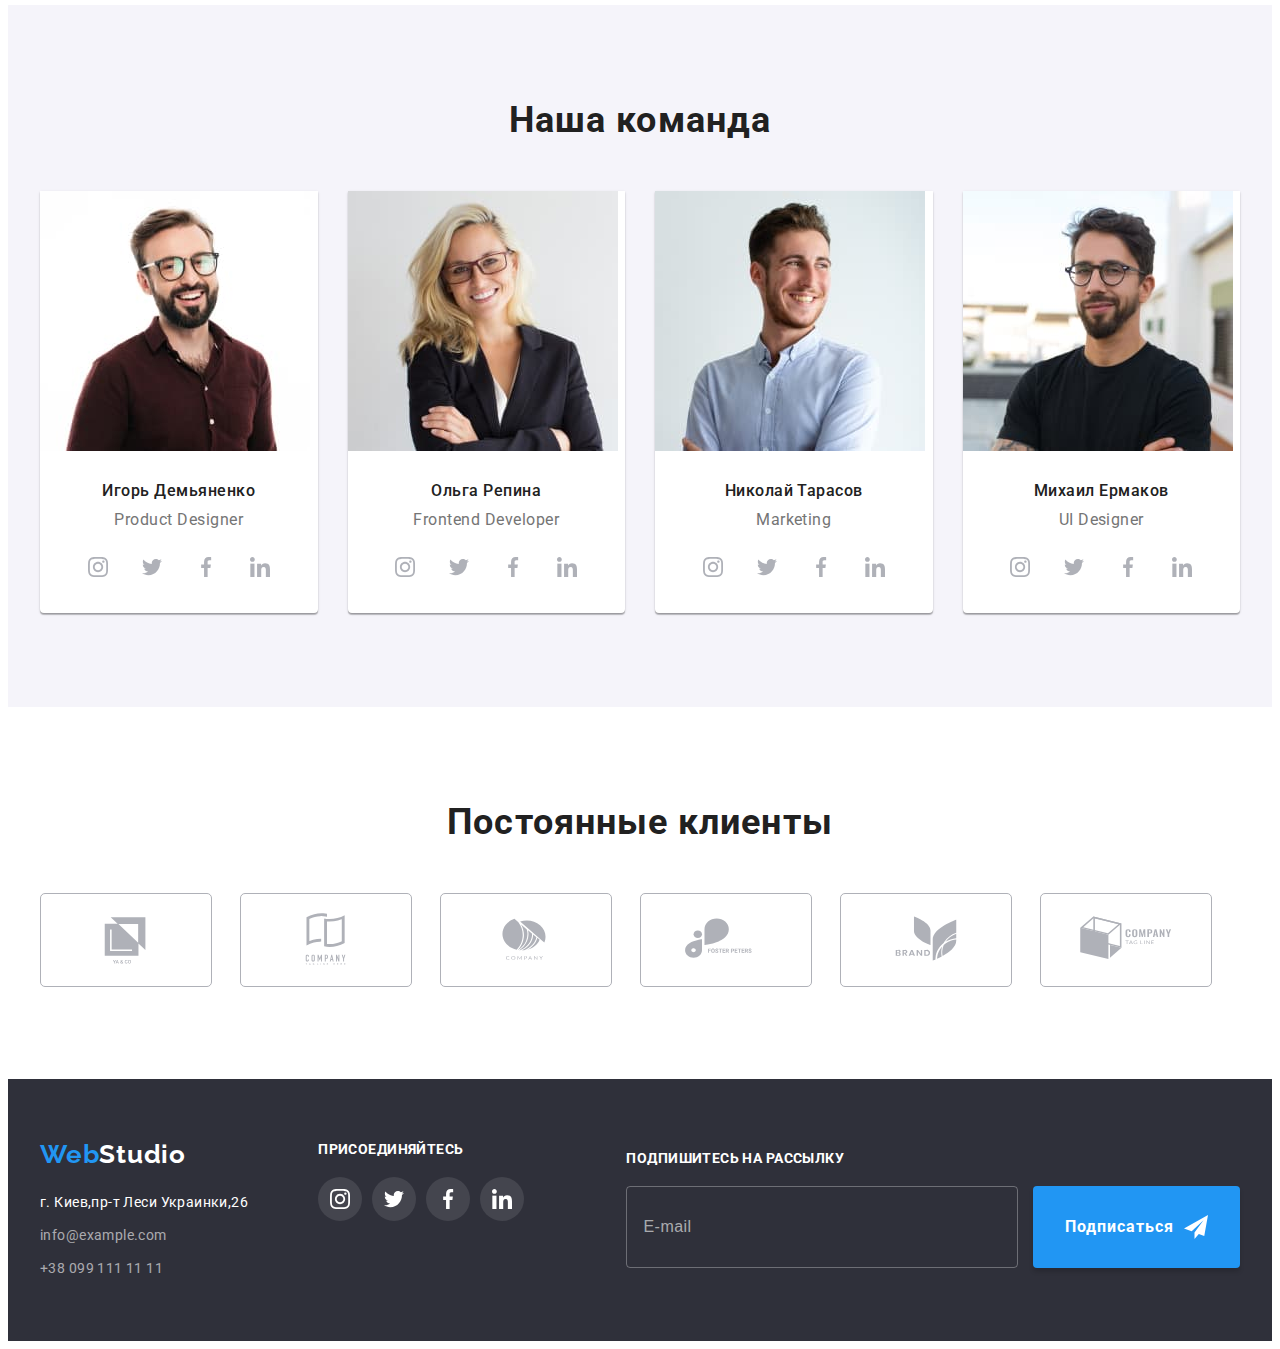
==== commit b4f4aa43: "Добавляет стилизацию для портфолио для трех версий" ====
--- a/index.html
+++ b/index.html
@@ -20,7 +20,7 @@
 <header class="header">
     <div class="container header__container">
     <nav class="navigation">
-        <a class="logo logo__header" href="/" lang="en">Web<span class="logo__dark">Studio</span>    
+        <a class="logo header__logo" href="/" lang="en">Web<span class="logo__dark">Studio</span>    
         </a>
         <ul class="menu">
             <li class="menu__item" >
--- a/css/main.min.css
+++ b/css/main.min.css
@@ -1 +1 @@
-:root{--primary-font-family: "Roboto", sans-serif;--secondary-font-family: "Raleway", sans-serif;--accent-color: #2196F3;--primary-text-color: #212121;--secondary-text-color: #757575;--background-modal--color: #188CE8;--background-dark-color: #2F303A;--auxiliary-light-color: #FFFFFF;--auxiliary-dark-color: #000000;--social-icon-color: #AFB1B8;--cubic-bezier: cubic-bezier(0.4, 0, 0.2, 1)}.client__link,.features__wrapper,.about__title,.social-list__link,.modal-close-btn,.contact-form__checkbox__label{display:flex;justify-content:center;align-items:center}.contact-form__checkbox,.section__title_visually-hidden{position:absolute;width:1px;height:1px;margin:-1px;border:0;padding:0;white-space:nowrap;clip-path:inset(100%);clip:rect(0 0 0 0);overflow:hidden}h1,h2,h3,p{margin-top:0;margin-bottom:0}ul,ol{margin-top:0;margin-bottom:0;padding-left:0;list-style:none}img{display:block;max-width:100%;height:auto}a{text-decoration:none}.body{font-family:var(--primary-font-family);color:var(--primary-text-color)}.container{width:100%;padding-right:15px;padding-left:15px}@media screen and (min-width: 480px){.container{width:480px;margin:0 auto}}@media screen and (min-width: 768px){.container{width:768px}}@media screen and (min-width: 1200px){.container{width:1200px}}.section{padding-top:60px;padding-bottom:60px}.section_other-bg{background:#f5f4fa}@media screen and (min-width: 1200px){.section{padding-top:94px;padding-bottom:94px}}.section__title{text-align:center;margin-bottom:30px;font-weight:700;font-size:28px;line-height:1.1785714286;letter-spacing:.03em}@media screen and (min-width: 1200px){.section__title{margin-bottom:50px;font-weight:700;font-size:36px;line-height:1.1666666667}}.backdrop{position:fixed;top:0;left:0;width:100%;height:100%;background-color:rgba(0,0,0,.2);transition:opacity 250ms var(--cubic-bezier),visibility 250ms var(--cubic-bezier)}.backdrop.is-hidden{opacity:0;visibility:hidden;pointer-events:none}.logo{font-family:var(--secondary-font-family);font-weight:700;font-size:26px;line-height:1.1923076923;letter-spacing:.03em;color:var(--accent-color)}.logo__header{margin-right:93px}.logo__dark{color:var(--auxiliary-dark-color)}.footer__logo{display:block;margin-bottom:20px}.logo__light{color:var(--auxiliary-light-color)}.modal__btn{min-width:200px;border:none;border-radius:4px;box-shadow:0px 4px 4px rgba(0,0,0,.15);padding:10px 32px;font-family:inherit;font-weight:700;font-size:16px;line-height:1.875;letter-spacing:.06em;cursor:pointer;color:var(--auxiliary-light-color);background-color:var(--accent-color);transition:color 250ms var(--cubic-bezier),background-color 250ms var(--cubic-bezier)}.modal__btn:hover,.modal__btn:focus{color:var(--auxiliary-light-color);background-color:var(--background-modal--color)}.contact-form__text{font-weight:700;font-size:20px;line-height:1.5;letter-spacing:.03em;text-align:center;margin-bottom:12px}.contact-form{display:flex;flex-direction:column}.contact-form__input{width:100%;height:40px;padding-left:42px;border:1px solid rgba(33,33,33,.2);border-radius:4px;transition:border-color 250ms var(--cubic-bezier)}.contact-form__input:focus{outline:none;border-color:var(--accent-color)}.contact-form__field{margin-bottom:10px}.contact-form__field__comment{margin-bottom:20px}.contact-form__field__key{display:block;margin-bottom:4px;font-weight:400;font-size:12px;line-height:1.1666666667;letter-spacing:.01em;color:var(--secondary-text-color)}.contact-form__wrapper{position:relative;display:block}.contact-form__icon{position:absolute;top:50%;left:12px;transform:translateY(-50%);transition:fill 250ms var(--cubic-bezier)}.contact-form__input:focus+.contact-form__icon{fill:var(--accent-color)}.contact-form__comment{display:block;width:100%;height:120px;border:1px solid rgba(33,33,33,.2);border-radius:4px;resize:none;padding:12px 16px;transition:border-color 250ms var(--cubic-bezier)}.contact-form__comment:focus{outline:none;border-color:var(--accent-color)}.contact-form__comment::placeholder{font-weight:400;font-size:14px;line-height:1.1428571429;letter-spacing:.01em;color:rgba(117,117,117,.5)}.contact-form__checkbox__label{margin-bottom:30px}.contact-form__checkbox__label::before{display:block;width:16px;height:15px;border:2px solid var(--primary-text-color);border-radius:2px;content:"";cursor:pointer;margin-right:10px}.contact-form__checkbox:checked+.contact-form__checkbox__label::before{background-position:center;background-size:contain;background-color:var(--accent-color);border-color:var(--accent-color);background-image:url("../images/checkbox-icon/chekbox-icon.svg")}.contact-form__checkbox:focus+.contact-form__checkbox__label::before{border-color:var(--accent-color)}.checkbox__text{font-weight:400;font-size:12px;line-height:1.1666666667;letter-spacing:.03em;color:var(--secondary-text-color)}.contact-form__link{color:var(--accent-color)}.contact-form__button{align-self:center}@media screen and (min-width: 1200px){.contact-form__text{font-weight:700;font-size:20px;line-height:1.15}.checkbox__text{font-weight:400;font-size:14px;line-height:1.7142857143}.contact-form__comment::placeholder{font-weight:400;font-size:12px;line-height:1.1666666667}}.modal{position:absolute;top:50%;left:50%;transform:translate(-50%, -50%);height:609px;padding:40px;background-color:var(--auxiliary-light-color)}@media screen and (max-width: 479px){.modal{width:100%}}@media screen and (min-width: 480px){.modal{width:450px}}@media screen and (min-width: 1200px){.modal{width:528px;height:581px}}.modal-close-btn{position:absolute;top:8px;right:8px;width:30px;height:30px;padding:0;border:1px solid rgba(0,0,0,.1);border-radius:50%;background-color:rgba(0,0,0,0);cursor:pointer;transition:fill 250ms var(--cubic-bezier)}.modal-close-btn:hover,.modal-close-btn:focus{fill:var(--accent-color)}.social-list{display:flex;justify-content:center}.social-list__item:not(:last-child){margin-right:10px}.social-list__link{width:44px;height:44px;border-radius:50%;background-color:var(--auxiliary-light-color);transition:background-color 250ms var(--cubic-bezier)}.social-list__link:hover,.social-list__link:focus{background-color:var(--accent-color)}.social-list__icon{fill:var(--social-icon-color);transition:fill 250ms var(--cubic-bezier)}.social-list__link:hover .social-list__icon,.social-list__link:focus .social-list__icon{fill:var(--auxiliary-light-color)}.subscribe-form{width:100%}.subscribe-form__title{display:inline-block}.subscribe-form__input{width:358px;height:50px;margin-right:12px;padding:15px 16px;border:1px solid rgba(255,255,255,.3);border-radius:4px;background-color:rgba(0,0,0,0);color:var(--auxiliary-light-color);transition:border-color 250ms var(--cubic-bezier)}.subscribe-form__input::placeholder{font-weight:400;font-size:16px;line-height:1.25;letter-spacing:.03em;color:rgba(255,255,255,.6)}@media screen and (min-width: 480px){.subscribe-form__input{max-width:450px;margin-right:15px}}@media screen and (max-width: 1199px){.subscribe-form__input{display:block;margin-right:auto;margin-left:auto;margin-bottom:20px;width:100%}}@media screen and (min-width: 1200px){.subscribe-form__input{display:block;width:358px}.subscribe-form__input:focus{outline:none;border-color:var(--accent-color)}}.subscribe-form__btn{display:inline-flex;align-items:center}.subscribe-form__icon{margin-left:10px;fill:var(--auxiliary-light-color)}@media screen and (min-width: 1200px){.subscribe-form{display:flex}}@media screen and (max-width: 767px){.mobile-menu{position:fixed;top:0;left:0;width:100%;height:100%;background-color:var(--auxiliary-light-color);opacity:0;visibility:hidden;pointer-events:none;transition:opacity 250ms var(--cubic-bezier),visibility 250ms var(--cubic-bezier)}.mobile-menu.is-open{opacity:1;visibility:visible;pointer-events:auto}.mobile-menu__container{position:relative;display:flex;flex-direction:column;justify-content:space-between;padding-top:48px;padding-bottom:48px;height:100%}.mobile-menu__link{font-weight:500;font-size:40px;line-height:1.175;letter-spacing:.02em;color:var(--primary-text-color);transition:color 250ms var(--cubic-bezier)}.mobile-menu__link_current{color:var(--accent-color)}.mobile-menu__item:not(:last-child){margin-bottom:32px}.mobile-menu__contacts{font-weight:500;font-size:34px;line-height:1.1764705882;letter-spacing:.02em}.mobile-menu__phone{margin-bottom:32px;color:var(--accent-color)}.mobile-menu__mail{font-weight:500;font-size:24px;line-height:1.1666666667;color:var(--secondary-text-color)}.mobile-menu__social-list{display:flex;margin-top:64px}.mobile-menu__social-item{position:relative;margin-right:20px}.mobile-menu__social-item::after{position:absolute;content:" ";margin-left:10px;width:1px;height:100%;background-color:rgba(33,33,33,.2)}.mobile-menu__social-link{font-weight:500;font-size:18px;line-height:1.2222222222;letter-spacing:.02em;color:var(--accent-color)}.mobile-menu__close-btn{position:absolute;top:10px;right:15px;background-color:rgba(0,0,0,0);border:none;padding:0;line-height:0;transition:fill 250ms var(--cubic-bezier)}.mobile-menu__close-icon:hover,.mobile-menu__close-icon:focus{fill:var(--accent-color)}}@media screen and (min-width: 768px){.mobile-menu{display:none}}.mobile-menu__open-btn{display:block;padding-top:10px;padding-bottom:10px;line-height:0;background-color:rgba(0,0,0,0)}.section__about{padding-top:0}@media screen and (max-width: 1199px){.section__about{display:none}}.about{display:flex;flex-direction:row}.about__item{flex:basis calc((100% - 60px)/3)}.about__item:not(:last-child){margin-right:30px}.about__wrapper{position:relative}.about__title{position:absolute;bottom:0;left:0;width:100%;height:70px;font-family:var(--primary-text-color);font-weight:700;font-size:14px;line-height:1.14;letter-spacing:.03em;text-transform:uppercase;overflow:auto;color:var(--auxiliary-light-color);background-color:rgba(47,48,58,.8)}.features__wrapper{width:100%;height:120px;margin-bottom:30px;background:#f5f4fa;border-radius:4px}.features__icon{width:70px;height:70px}.features__title{margin-bottom:10px;font-weight:700;font-size:14px;line-height:1.1428571429;letter-spacing:.03em;text-transform:uppercase}.features__text{font-weight:400;font-size:14px;line-height:1.7142857143;letter-spacing:.03em;color:var(--secondary-text-color)}@media screen and (max-width: 767px){.features__title{text-align:center}.features__item:not(:last-child){margin-bottom:30px}}@media screen and (min-width: 768px){.features{display:flex;flex-wrap:wrap}.features__item{flex-basis:calc((100% - 30px)/2)}.features__item:not(:nth-child(2n)){margin-right:30px}}@media screen and (max-width: 1199px){.features__item:not(:nth-last-child(-n+2)){margin-bottom:30px}}@media screen and (min-width: 1200px){.features__item{flex-basis:calc((100% - 120px)/4)}.features__item:not(:last-child){margin-right:30px}}.footer{padding-top:60px;padding-bottom:60px;width:100%;background-color:var(--background-dark-color)}.footer__contacts{font-weight:400;font-size:14px;line-height:1.7142857143;letter-spacing:.03em;font-style:normal}.footer__link{transition:color 250ms var(--cubic-bezier)}.footer__link:hover,.footer__link:focus{color:var(--accent-color)}.footer__item:not(:last-child){margin-bottom:8px}.footer__link__map{color:var(--auxiliary-light-color)}.footer__link_connection{color:rgba(255,255,255,.6)}.footer__title,.subscribe-form__title{display:inline-block;font-weight:700;font-size:14px;line-height:1.1428571429;letter-spacing:.03em;text-transform:uppercase;margin-bottom:20px;color:var(--auxiliary-light-color)}.footer__social-link{background-color:rgba(255,255,255,.1)}.footer__social-icon{fill:var(--auxiliary-light-color)}.footer__social-list{display:flex;justify-content:center;margin-bottom:60px}@media screen and (min-width: 768px){.footer__left-side{display:flex}}@media screen and (min-width: 768px)and (max-width: 1199px){.footer__left-side{justify-content:space-around}}@media screen and (max-width: 1199px){.footer{text-align:center}.footer__contacts{margin-bottom:60px}}@media screen and (min-width: 1200px){.footer__container{display:flex;justify-content:space-between;align-items:baseline}.footer__contacts-wrapper{justify-content:space-between;flex-grow:1;margin-right:70px}.footer__social-list-wrapper{margin-right:93px}.footer__item:not(:last-child){margin-bottom:9px}.subscribe-form{display:flex}}.header__container{display:flex;align-items:center;justify-content:space-between}.header{padding-top:16px;padding-bottom:16px;border-bottom:1px solid #ececec}@media screen and (max-width: 767px){.menu{display:none}.contacts{display:none}.mobile-menu__open-btn{display:block;padding:10px 0;line-height:0;background-color:rgba(0,0,0,0);border:none}}@media screen and (min-width: 768px){.mobile-menu__open-btn{display:none}.menu{display:flex}.header{padding-top:26px;padding-bottom:26px;border-bottom:1px solid #ececec}.navigation{display:flex;align-items:center}.menu__item:not(:last-child){margin-right:50px}.menu__link{padding-top:32px;padding-bottom:32px;font-weight:500;font-size:14px;line-height:1.1428571429;letter-spacing:.02em;color:var(--primary-text-color);transition:color 250ms var(--cubic-bezier)}.menu__link:hover,.menu__link:focus{color:var(--accent-color)}.menu__link.menu__link_current{color:var(--accent-color)}.menu__link_current{position:relative;color:var(--accent-color)}.menu__link_current::after{position:absolute;display:block;width:100%;height:4px;left:0;bottom:-7px;background-color:var(--accent-color);border-radius:2px;content:""}.logo__header{margin-right:88px}.contacts{display:flex;justify-content:flex-end;flex-direction:column;font-weight:500;font-size:14px;line-height:1.1428571429;letter-spacing:.02em}.contacts__link{display:flex;align-items:center;color:var(--secondary-text-color)}.contacts__icon{flex-shrink:0;margin-right:8px;fill:var(--secondary-text-color)}.header__tel{margin-top:10px}}@media screen and (min-width: 1200px){.header{padding-top:24px;padding-bottom:25px;border-bottom:1px solid #ececec}.menu__link_current::after{bottom:0}.contacts{display:flex;align-items:center;flex-direction:row;font-weight:500;font-size:14px;line-height:1.1428571429;letter-spacing:.02em;color:var(--secondary-text-color)}.header__tel{margin-left:50px;margin-top:auto}.contacts__link{display:flex;align-items:center;color:var(--secondary-text-color);transition:color 250ms var(--cubic-bezier)}.contacts__link:hover,.contacts__link:focus{color:var(--accent-color)}.contacts__icon{flex-shrink:0;margin-right:10px;fill:var(--secondary-text-color);transition:fill 250ms var(--cubic-bezier)}.contacts__link:hover .contacts__icon,.contacts__link:focus .contacts__icon{fill:var(--accent-color)}}.hero{padding-top:118px;padding-bottom:118px;margin-left:auto;margin-right:auto;text-align:center;background-color:#c4c4c4;background-size:cover;background-position:center;background-repeat:no-repeat}.hero__title{max-width:360px;margin-left:auto;margin-right:auto;margin-bottom:30px;font-weight:900;font-size:26px;line-height:1.6153846154;letter-spacing:.06em;text-transform:uppercase;color:var(--auxiliary-light-color)}@media screen and (max-width: 767px){.hero{background-image:linear-gradient(rgba(47, 48, 58, 0.4), rgba(47, 48, 58, 0.4)),url(../images/main-page/hero/hero-bg-mob@1x.jpg)}}@media screen and (max-width: 767px)and (min-device-pixel-ratio: 2),screen and (max-width: 767px)and (min-resolution: 192dpi),screen and (max-width: 767px)and (min-resolution: 2dppx){.hero{background-image:linear-gradient(rgba(47, 48, 58, 0.4), rgba(47, 48, 58, 0.4)),url(../images/main-page/hero/hero-bg-mob@2x.jpg)}}@media screen and (min-width: 768px)and (max-width: 1199px){.hero{background-image:linear-gradient(rgba(47, 48, 58, 0.4), rgba(47, 48, 58, 0.4)),url(../images/main-page/hero/hero-bg-tab@1x.jpg)}}@media screen and (min-width: 768px)and (max-width: 1199px)and (min-device-pixel-ratio: 2),screen and (min-width: 768px)and (max-width: 1199px)and (min-resolution: 192dpi),screen and (min-width: 768px)and (max-width: 1199px)and (min-resolution: 2dppx){.hero{background-image:linear-gradient(rgba(47, 48, 58, 0.4), rgba(47, 48, 58, 0.4)),url(../images/main-page/hero/hero-bg-tab@2x.jpg)}}@media screen and (min-width: 1200px){.hero{padding-top:200px;padding-bottom:200px;max-width:1600px;background-image:linear-gradient(rgba(47, 48, 58, 0.4), rgba(47, 48, 58, 0.4)),url(../images/main-page/hero/hero-bg-desk@1x.jpg)}}@media screen and (min-width: 1200px)and (min-device-pixel-ratio: 2),screen and (min-width: 1200px)and (min-resolution: 192dpi),screen and (min-width: 1200px)and (min-resolution: 2dppx){.hero{background-image:linear-gradient(rgba(47, 48, 58, 0.4), rgba(47, 48, 58, 0.4)),url(../images/main-page/hero/hero-bg-desk@2x.jpg)}}@media screen and (min-width: 1200px){.hero__title{max-width:696px;font-weight:900;font-size:44px;line-height:1.3636363636}}.employees__card{box-shadow:0px 1px 3px rgba(0,0,0,.12),0px 1px 1px rgba(0,0,0,.14),0px 2px 1px rgba(0,0,0,.2);border-radius:0px 0px 4px 4px;background-color:var(--auxiliary-light-color)}.employees__title{margin-bottom:10px;font-weight:500;font-size:16px;line-height:1.1875;letter-spacing:.03em}.employees__text{margin-bottom:16px;font-weight:400;font-size:16px;line-height:1.1875;letter-spacing:.03em;color:var(--secondary-text-color)}.employees__wrapper{text-align:center;padding-top:30px;padding-bottom:24px}@media screen and (max-width: 767px){.employees__card:not(:last-child){margin-bottom:30px}}@media screen and (min-width: 768px){.employees{display:flex;flex-wrap:wrap}.employees__card{flex-basis:calc((100% - 30px)/2)}}@media screen and (min-width: 768px)and (max-width: 1199px){.employees__card:nth-child(2n+1){margin-right:30px}.employees__card:not(:nth-last-child(-n+2)){margin-bottom:30px}}@media screen and (min-width: 1200px){.employees{justify-content:center}.employees__card{flex-basis:calc((100% - 90px)/4)}.employees__card:not(:last-child){margin-right:30px}}.client__item{width:210px;height:92px}.client__link{width:100%;height:100%;border:solid 1px var(--social-icon-color);border-radius:5px;color:var(--social-icon-color);transition:border-color 250ms var(--cubic-bezier),color 250ms var(--cubic-bezier)}.client__link:hover,.client__link:focus{border-color:var(--accent-color);color:var(--accent-color)}.client__icon{fill:currentColor}@media screen and (max-width: 479px){.clients{display:block}.client__item{margin-left:auto;margin-right:auto}.client__item:not(:last-child){margin-bottom:30px}}@media screen and (min-width: 480px){.clients{display:flex;flex-wrap:wrap}}@media screen and (min-width: 480px)and (max-width: 767px){.client__item:not(:nth-child(2n)){margin-right:30px}.client__item:not(:nth-last-child(-n+2)){margin-bottom:30px}}@media screen and (min-width: 768px)and (max-width: 1199px){.client__item{width:226px}.client__item:not(:nth-child(3n)){margin-right:30px}.client__item:not(:nth-last-child(-n+3)){margin-bottom:30px}}@media screen and (min-width: 1200px){.client__item{width:170px}.client__item:not(:last-child){margin-right:30px}}.project__btn{display:flex;justify-content:center;margin-bottom:50px}.project__item:not(:last-child){margin-right:8px}.project__modal-btn{border:solid 1px rgba(0,0,0,0);border-radius:4px;padding:6px 22px;font-family:inherit;font-weight:500;font-size:16px;line-height:1.625;letter-spacing:.03em;cursor:pointer;color:var(--auxiliary-dark-color);background-color:#f5f4fa;transition:color 250ms var(--cubic-bezier),background-color 250ms var(--cubic-bezier),box-shadow 250ms var(--cubic-bezier)}.project__modal-btn:hover,.project__modal-btn:focus{color:var(--auxiliary-light-color);background-color:var(--accent-color);box-shadow:0px 3px 1px rgba(0,0,0,.1),0px 1px 2px rgba(0,0,0,.08),0px 2px 2px rgba(0,0,0,.12);border-radius:4px}.project__cards{display:flex;flex-wrap:wrap}.project__cards__item{flex-basis:calc((100% - 60px)/3)}.project__cards__item:not(:nth-child(3n)){margin-right:30px}.project__cards__item:not(:nth-last-child(-n+3)){margin-bottom:30px}.project__cards__wrapper{padding:20px 24px;border:1px solid #eee;border-top:none;background-color:var(--auxiliary-light-color)}.project__cards__link{display:block;transition:box-shadow 250ms var(--cubic-bezier);background:var(--auxiliary-light-color)}.project__cards__link:hover,.project__cards__link:focus{box-shadow:0px 1px 1px rgba(0,0,0,.12),0px 4px 4px rgba(0,0,0,.06),1px 4px 6px rgba(0,0,0,.16)}.project__cards__title{margin-bottom:4px;font-weight:700;font-size:18px;line-height:2;letter-spacing:.06em;color:var(--auxiliary-dark-color)}.project__cards__text{font-weight:400;font-size:16px;line-height:1.875;letter-spacing:.03em;color:var(--secondary-text-color)}.project__img__wrapper{position:relative;overflow:hidden}.project__cards__overlay{position:absolute;top:0;left:0;width:100%;height:100%;padding:63px 24px;font-weight:400;font-size:18px;line-height:1.5555555556;letter-spacing:.03em;color:var(--auxiliary-light-color);background-color:rgba(33,150,243,.9);transition:transform 250ms var(--cubic-bezier);transform:translateY(100%)}.project__cards__link:hover .project__cards__overlay,.project__cards__link:focus .project__cards__overlay{transform:translateY(0%)}/*# sourceMappingURL=main.min.css.map */+:root{--primary-font-family: "Roboto", sans-serif;--secondary-font-family: "Raleway", sans-serif;--accent-color: #2196F3;--primary-text-color: #212121;--secondary-text-color: #757575;--background-modal--color: #188CE8;--background-dark-color: #2F303A;--auxiliary-light-color: #FFFFFF;--auxiliary-dark-color: #000000;--social-icon-color: #AFB1B8;--cubic-bezier: cubic-bezier(0.4, 0, 0.2, 1)}.client__link,.features__wrapper,.about__title,.social-list__link,.modal-close-btn,.contact-form__checkbox__label{display:flex;justify-content:center;align-items:center}.contact-form__checkbox,.section__title_visually-hidden{position:absolute;width:1px;height:1px;margin:-1px;border:0;padding:0;white-space:nowrap;clip-path:inset(100%);clip:rect(0 0 0 0);overflow:hidden}h1,h2,h3,p{margin-top:0;margin-bottom:0}ul,ol{margin-top:0;margin-bottom:0;padding-left:0;list-style:none}img{display:block;max-width:100%;height:auto}a{text-decoration:none}.body{font-family:var(--primary-font-family);color:var(--primary-text-color)}.container{width:100%;padding-right:15px;padding-left:15px}@media screen and (min-width: 480px){.container{width:480px;margin:0 auto}}@media screen and (min-width: 768px){.container{width:768px}}@media screen and (min-width: 1200px){.container{width:1200px}}.section{padding-top:60px;padding-bottom:60px}.section_other-bg{background:#f5f4fa}@media screen and (min-width: 1200px){.section{padding-top:94px;padding-bottom:94px}}.section__title{text-align:center;margin-bottom:30px;font-weight:700;font-size:28px;line-height:1.1785714286;letter-spacing:.03em}@media screen and (min-width: 1200px){.section__title{margin-bottom:50px;font-weight:700;font-size:36px;line-height:1.1666666667}}.backdrop{position:fixed;top:0;left:0;width:100%;height:100%;background-color:rgba(0,0,0,.2);transition:opacity 250ms var(--cubic-bezier),visibility 250ms var(--cubic-bezier)}.backdrop.is-hidden{opacity:0;visibility:hidden;pointer-events:none}.logo{font-family:var(--secondary-font-family);font-weight:700;font-size:24px;line-height:1.1666666667;letter-spacing:.03em;color:var(--accent-color)}.logo__dark{color:var(--auxiliary-dark-color)}.footer__logo{display:block;margin-bottom:20px}.logo__light{color:var(--auxiliary-light-color)}@media screen and (max-width: 767px){.header__logo{padding-top:16px;padding-bottom:16px}}@media screen and (min-width: 768px){.header__logo{padding-top:26px;padding-bottom:26px;margin-right:88px}}@media screen and (min-width: 1200px){.logo{font-weight:700;font-size:26px;line-height:1.1923076923}.header__logo{padding-top:24px;padding-bottom:25px;margin-right:93px}}.modal__btn{min-width:200px;border:none;border-radius:4px;box-shadow:0px 4px 4px rgba(0,0,0,.15);padding:10px 32px;font-family:inherit;font-weight:700;font-size:16px;line-height:1.875;letter-spacing:.06em;cursor:pointer;color:var(--auxiliary-light-color);background-color:var(--accent-color);transition:color 250ms var(--cubic-bezier),background-color 250ms var(--cubic-bezier)}.modal__btn:hover,.modal__btn:focus{color:var(--auxiliary-light-color);background-color:var(--background-modal--color)}.contact-form__text{font-weight:700;font-size:20px;line-height:1.5;letter-spacing:.03em;text-align:center;margin-bottom:12px}.contact-form{display:flex;flex-direction:column}.contact-form__input{width:100%;height:40px;padding-left:42px;border:1px solid rgba(33,33,33,.2);border-radius:4px;transition:border-color 250ms var(--cubic-bezier)}.contact-form__input:focus{outline:none;border-color:var(--accent-color)}.contact-form__field{margin-bottom:10px}.contact-form__field__comment{margin-bottom:20px}.contact-form__field__key{display:block;margin-bottom:4px;font-weight:400;font-size:12px;line-height:1.1666666667;letter-spacing:.01em;color:var(--secondary-text-color)}.contact-form__wrapper{position:relative;display:block}.contact-form__icon{position:absolute;top:50%;left:12px;transform:translateY(-50%);transition:fill 250ms var(--cubic-bezier)}.contact-form__input:focus+.contact-form__icon{fill:var(--accent-color)}.contact-form__comment{display:block;width:100%;height:120px;border:1px solid rgba(33,33,33,.2);border-radius:4px;resize:none;padding:12px 16px;transition:border-color 250ms var(--cubic-bezier)}.contact-form__comment:focus{outline:none;border-color:var(--accent-color)}.contact-form__comment::placeholder{font-weight:400;font-size:14px;line-height:1.1428571429;letter-spacing:.01em;color:rgba(117,117,117,.5)}.contact-form__checkbox__label{margin-bottom:30px}.contact-form__checkbox__label::before{display:block;width:16px;height:15px;border:2px solid var(--primary-text-color);border-radius:2px;content:"";cursor:pointer;margin-right:10px}.contact-form__checkbox:checked+.contact-form__checkbox__label::before{background-position:center;background-size:contain;background-color:var(--accent-color);border-color:var(--accent-color);background-image:url("../images/checkbox-icon/chekbox-icon.svg")}.contact-form__checkbox:focus+.contact-form__checkbox__label::before{border-color:var(--accent-color)}.checkbox__text{font-weight:400;font-size:12px;line-height:1.1666666667;letter-spacing:.03em;color:var(--secondary-text-color)}.contact-form__link{color:var(--accent-color)}.contact-form__button{align-self:center}@media screen and (min-width: 1200px){.contact-form__text{font-weight:700;font-size:20px;line-height:1.15}.checkbox__text{font-weight:400;font-size:14px;line-height:1.7142857143}.contact-form__comment::placeholder{font-weight:400;font-size:12px;line-height:1.1666666667}}.modal{position:absolute;top:50%;left:50%;transform:translate(-50%, -50%);height:609px;padding:40px;background-color:var(--auxiliary-light-color)}@media screen and (max-width: 479px){.modal{width:100%}}@media screen and (min-width: 480px){.modal{width:450px}}@media screen and (min-width: 1200px){.modal{width:528px;height:581px}}.modal-close-btn{position:absolute;top:8px;right:8px;width:30px;height:30px;padding:0;border:1px solid rgba(0,0,0,.1);border-radius:50%;background-color:rgba(0,0,0,0);cursor:pointer;transition:fill 250ms var(--cubic-bezier)}.modal-close-btn:hover,.modal-close-btn:focus{fill:var(--accent-color)}.social-list{display:flex;justify-content:center}.social-list__item:not(:last-child){margin-right:10px}.social-list__link{width:44px;height:44px;border-radius:50%;background-color:var(--auxiliary-light-color)}.social-list__icon{fill:var(--social-icon-color)}@media screen and (min-width: 1200px){.social-list__link{transition:background-color 250ms var(--cubic-bezier)}.social-list__link:hover,.social-list__link:focus{background-color:var(--accent-color)}.social-list__icon{transition:fill 250ms var(--cubic-bezier)}.social-list__link:hover .social-list__icon,.social-list__link:focus .social-list__icon{fill:var(--auxiliary-light-color)}}.subscribe-form{width:100%}.subscribe-form__title{display:inline-block}.subscribe-form__input{width:358px;height:50px;margin-right:12px;padding:15px 16px;border:1px solid rgba(255,255,255,.3);border-radius:4px;background-color:rgba(0,0,0,0);color:var(--auxiliary-light-color);transition:border-color 250ms var(--cubic-bezier)}.subscribe-form__input::placeholder{font-weight:400;font-size:16px;line-height:1.25;letter-spacing:.03em;color:rgba(255,255,255,.6)}@media screen and (min-width: 480px){.subscribe-form__input{max-width:450px;margin-right:15px}}@media screen and (max-width: 1199px){.subscribe-form__input{display:block;margin-right:auto;margin-left:auto;margin-bottom:20px;width:100%}}@media screen and (min-width: 1200px){.subscribe-form__input{display:block;width:358px}.subscribe-form__input:focus{outline:none;border-color:var(--accent-color)}}.subscribe-form__btn{display:inline-flex;align-items:center}.subscribe-form__icon{margin-left:10px;fill:var(--auxiliary-light-color)}@media screen and (min-width: 1200px){.subscribe-form{display:flex}}@media screen and (max-width: 479px){.mobile-menu__phone{font-weight:500;font-size:30px;line-height:1.2}.mobile-menu__social-list{flex-wrap:wrap;padding-top:5px;padding-bottom:5px}}@media screen and (max-width: 767px){.mobile-menu{position:fixed;top:0;left:0;width:100%;height:100%;z-index:1;background-color:var(--auxiliary-light-color);opacity:0;visibility:hidden;pointer-events:none;transition:opacity 250ms var(--cubic-bezier),visibility 250ms var(--cubic-bezier)}.mobile-menu.is-open{opacity:1;visibility:visible;pointer-events:auto}.mobile-menu__container{position:relative;display:flex;flex-direction:column;justify-content:space-between;padding-left:40px;padding-top:48px;padding-bottom:48px;height:100%}.mobile-menu__link{font-weight:500;font-size:40px;line-height:1.175;letter-spacing:.02em;color:var(--primary-text-color);transition:color 250ms var(--cubic-bezier)}.mobile-menu__link_current{color:var(--accent-color)}.mobile-menu__item:not(:last-child){margin-bottom:32px}.mobile-menu__contacts{font-weight:500;font-size:34px;line-height:1.1764705882;letter-spacing:.02em}.mobile-menu__phone{margin-bottom:32px;color:var(--accent-color)}.mobile-menu__mail{font-weight:500;font-size:24px;line-height:1.1666666667;color:var(--secondary-text-color)}.mobile-menu__social-list{display:flex;margin-top:64px}.mobile-menu__social-item{position:relative;margin-right:10px}.mobile-menu__social-item:not(:last-child)::after{position:absolute;content:" ";margin-left:10px;width:1px;height:100%;background-color:rgba(33,33,33,.2)}.mobile-menu__social-link{margin-left:10px;font-weight:500;font-size:18px;line-height:1.2222222222;letter-spacing:.02em;color:var(--accent-color)}.mobile-menu__close-btn{position:absolute;top:10px;right:15px;background-color:rgba(0,0,0,0);border:none;padding:0;line-height:0;transition:fill 250ms var(--cubic-bezier)}.mobile-menu__close-icon:hover,.mobile-menu__close-icon:focus{fill:var(--accent-color)}}@media screen and (min-width: 768px){.mobile-menu{display:none}}.section__about{padding-top:0}@media screen and (max-width: 1199px){.section__about{display:none}}.about{display:flex;flex-direction:row}.about__item{flex:basis calc((100% - 60px)/3)}.about__item:not(:last-child){margin-right:30px}.about__wrapper{position:relative}.about__title{position:absolute;bottom:0;left:0;width:100%;height:70px;font-family:var(--primary-text-color);font-weight:700;font-size:14px;line-height:1.14;letter-spacing:.03em;text-transform:uppercase;overflow:auto;color:var(--auxiliary-light-color);background-color:rgba(47,48,58,.8)}.features__wrapper{width:100%;height:120px;margin-bottom:30px;background:#f5f4fa;border-radius:4px}.features__icon{width:70px;height:70px}.features__title{margin-bottom:10px;font-weight:700;font-size:14px;line-height:1.1428571429;letter-spacing:.03em;text-transform:uppercase}.features__text{font-weight:400;font-size:14px;line-height:1.7142857143;letter-spacing:.03em;color:var(--secondary-text-color)}@media screen and (max-width: 767px){.features__title{text-align:center}.features__item:not(:last-child){margin-bottom:30px}}@media screen and (min-width: 768px){.features{display:flex;flex-wrap:wrap}.features__item{flex-basis:calc((100% - 30px)/2)}.features__item:not(:nth-child(2n)){margin-right:30px}}@media screen and (max-width: 1199px){.features__item:not(:nth-last-child(-n+2)){margin-bottom:30px}}@media screen and (min-width: 1200px){.features__item{flex-basis:calc((100% - 120px)/4)}.features__item:not(:last-child){margin-right:30px}}.footer{padding-top:60px;padding-bottom:60px;width:100%;background-color:var(--background-dark-color)}.footer__contacts{font-weight:400;font-size:14px;line-height:1.7142857143;letter-spacing:.03em;font-style:normal}.footer__link{transition:color 250ms var(--cubic-bezier)}.footer__link:hover,.footer__link:focus{color:var(--accent-color)}.footer__item:not(:last-child){margin-bottom:8px}.footer__link__map{color:var(--auxiliary-light-color)}.footer__link_connection{color:rgba(255,255,255,.6)}.footer__title,.subscribe-form__title{display:inline-block;font-weight:700;font-size:14px;line-height:1.1428571429;letter-spacing:.03em;text-transform:uppercase;margin-bottom:20px;color:var(--auxiliary-light-color)}.footer__social-link{background-color:rgba(255,255,255,.1)}.footer__social-icon{fill:var(--auxiliary-light-color)}.footer__social-list{display:flex;justify-content:center;margin-bottom:60px}@media screen and (min-width: 768px){.footer__left-side{display:flex}}@media screen and (min-width: 768px)and (max-width: 1199px){.footer__left-side{justify-content:space-around}}@media screen and (max-width: 1199px){.footer{text-align:center}.footer__contacts{margin-bottom:60px}}@media screen and (min-width: 1200px){.footer__container{display:flex;justify-content:space-between;align-items:baseline}.footer__contacts-wrapper{justify-content:space-between;flex-grow:1;margin-right:70px}.footer__social-list-wrapper{margin-right:93px}.footer__item:not(:last-child){margin-bottom:9px}.subscribe-form{display:flex}}.header__container{display:flex;align-items:center;justify-content:space-between}.header{border-bottom:1px solid #ececec}@media screen and (max-width: 767px){.menu{display:none}.contacts{display:none}.mobile-menu__open-btn{display:block;padding:10px 0;line-height:0;background-color:rgba(0,0,0,0);border:none}.mobile-menu__open-icon{fill:var(--primary-text-color)}.mobile-menu__open-icon:hover,.mobile-menu__open-icon:focus{fill:var(--accent-color)}}@media screen and (min-width: 768px){.mobile-menu__open-btn{display:none}.menu{display:flex}.header{border-bottom:1px solid #ececec}.navigation{display:flex;align-items:center}.menu__item:not(:last-child){margin-right:50px}.menu__link{padding-top:32px;padding-bottom:32px;font-weight:500;font-size:14px;line-height:1.1428571429;letter-spacing:.02em;color:var(--primary-text-color);transition:color 250ms var(--cubic-bezier)}.menu__link:hover,.menu__link:focus{color:var(--accent-color)}.menu__link.menu__link_current{color:var(--accent-color)}.menu__link_current{position:relative;color:var(--accent-color)}.menu__link_current::after{position:absolute;display:block;width:100%;height:4px;left:0;bottom:0;background-color:var(--accent-color);border-radius:2px;content:""}.contacts{display:flex;justify-content:flex-end;flex-direction:column;font-weight:500;font-size:14px;line-height:1.1428571429;letter-spacing:.02em}.contacts__link{display:flex;align-items:center;color:var(--secondary-text-color)}.contacts__icon{flex-shrink:0;margin-right:8px;fill:var(--secondary-text-color)}.header__tel{margin-top:10px}}@media screen and (min-width: 1200px){.menu__link_current::after{bottom:0}.contacts{display:flex;align-items:center;flex-direction:row;font-weight:500;font-size:14px;line-height:1.1428571429;letter-spacing:.02em;color:var(--secondary-text-color)}.header__tel{margin-left:50px;margin-top:auto}.contacts__link{display:flex;align-items:center;color:var(--secondary-text-color);transition:color 250ms var(--cubic-bezier)}.contacts__link:hover,.contacts__link:focus{color:var(--accent-color)}.contacts__icon{flex-shrink:0;margin-right:10px;fill:var(--secondary-text-color);transition:fill 250ms var(--cubic-bezier)}.contacts__link:hover .contacts__icon,.contacts__link:focus .contacts__icon{fill:var(--accent-color)}}.hero{padding-top:118px;padding-bottom:118px;margin-left:auto;margin-right:auto;text-align:center;background-color:#c4c4c4;background-size:cover;background-position:center;background-repeat:no-repeat}.hero__title{max-width:360px;margin-left:auto;margin-right:auto;margin-bottom:30px;font-weight:900;font-size:26px;line-height:1.6153846154;letter-spacing:.06em;text-transform:uppercase;color:var(--auxiliary-light-color)}@media screen and (max-width: 767px){.hero{background-image:linear-gradient(rgba(47, 48, 58, 0.4), rgba(47, 48, 58, 0.4)),url(../images/main-page/hero/hero-bg-mob@1x.jpg)}}@media screen and (max-width: 767px)and (min-device-pixel-ratio: 2),screen and (max-width: 767px)and (min-resolution: 192dpi),screen and (max-width: 767px)and (min-resolution: 2dppx){.hero{background-image:linear-gradient(rgba(47, 48, 58, 0.4), rgba(47, 48, 58, 0.4)),url(../images/main-page/hero/hero-bg-mob@2x.jpg)}}@media screen and (min-width: 768px)and (max-width: 1199px){.hero{background-image:linear-gradient(rgba(47, 48, 58, 0.4), rgba(47, 48, 58, 0.4)),url(../images/main-page/hero/hero-bg-tab@1x.jpg)}}@media screen and (min-width: 768px)and (max-width: 1199px)and (min-device-pixel-ratio: 2),screen and (min-width: 768px)and (max-width: 1199px)and (min-resolution: 192dpi),screen and (min-width: 768px)and (max-width: 1199px)and (min-resolution: 2dppx){.hero{background-image:linear-gradient(rgba(47, 48, 58, 0.4), rgba(47, 48, 58, 0.4)),url(../images/main-page/hero/hero-bg-tab@2x.jpg)}}@media screen and (min-width: 1200px){.hero{padding-top:200px;padding-bottom:200px;max-width:1600px;background-image:linear-gradient(rgba(47, 48, 58, 0.4), rgba(47, 48, 58, 0.4)),url(../images/main-page/hero/hero-bg-desk@1x.jpg)}}@media screen and (min-width: 1200px)and (min-device-pixel-ratio: 2),screen and (min-width: 1200px)and (min-resolution: 192dpi),screen and (min-width: 1200px)and (min-resolution: 2dppx){.hero{background-image:linear-gradient(rgba(47, 48, 58, 0.4), rgba(47, 48, 58, 0.4)),url(../images/main-page/hero/hero-bg-desk@2x.jpg)}}@media screen and (min-width: 1200px){.hero__title{max-width:696px;font-weight:900;font-size:44px;line-height:1.3636363636}}.employees__card{box-shadow:0px 1px 3px rgba(0,0,0,.12),0px 1px 1px rgba(0,0,0,.14),0px 2px 1px rgba(0,0,0,.2);border-radius:0px 0px 4px 4px;background-color:var(--auxiliary-light-color)}.employees__title{margin-bottom:10px;font-weight:500;font-size:16px;line-height:1.1875;letter-spacing:.03em}.employees__text{margin-bottom:16px;font-weight:400;font-size:16px;line-height:1.1875;letter-spacing:.03em;color:var(--secondary-text-color)}.employees__wrapper{text-align:center;padding-top:30px;padding-bottom:24px}@media screen and (max-width: 767px){.employees__card:not(:last-child){margin-bottom:30px}}@media screen and (min-width: 768px){.employees{display:flex;flex-wrap:wrap}.employees__card{flex-basis:calc((100% - 30px)/2)}}@media screen and (min-width: 768px)and (max-width: 1199px){.employees__card:nth-child(2n+1){margin-right:30px}.employees__card:not(:nth-last-child(-n+2)){margin-bottom:30px}}@media screen and (min-width: 1200px){.employees{justify-content:center}.employees__card{flex-basis:calc((100% - 90px)/4)}.employees__card:not(:last-child){margin-right:30px}}.client__item{width:210px;height:92px}.client__link{width:100%;height:100%;border:solid 1px var(--social-icon-color);border-radius:5px;color:var(--social-icon-color);transition:border-color 250ms var(--cubic-bezier),color 250ms var(--cubic-bezier)}.client__link:hover,.client__link:focus{border-color:var(--accent-color);color:var(--accent-color)}.client__icon{fill:currentColor}@media screen and (max-width: 479px){.clients{display:block}.client__item{margin-left:auto;margin-right:auto}.client__item:not(:last-child){margin-bottom:30px}}@media screen and (min-width: 480px){.clients{display:flex;flex-wrap:wrap}}@media screen and (min-width: 480px)and (max-width: 767px){.client__item:not(:nth-child(2n)){margin-right:30px}.client__item:not(:nth-last-child(-n+2)){margin-bottom:30px}}@media screen and (min-width: 768px)and (max-width: 1199px){.client__item{width:226px}.client__item:not(:nth-child(3n)){margin-right:30px}.client__item:not(:nth-last-child(-n+3)){margin-bottom:30px}}@media screen and (min-width: 1200px){.client__item{width:170px}.client__item:not(:last-child){margin-right:30px}}.project__btn{display:flex;flex-wrap:wrap;margin-bottom:40px}.project__modal-btn{border:solid 1px rgba(0,0,0,0);border-radius:4px;padding:6px 22px;font-family:inherit;font-weight:500;font-size:16px;line-height:1.625;letter-spacing:.03em;cursor:pointer;color:var(--auxiliary-dark-color);background-color:#f5f4fa;transition:color 250ms var(--cubic-bezier),background-color 250ms var(--cubic-bezier),box-shadow 250ms var(--cubic-bezier)}.project__modal-btn:hover,.project__modal-btn:focus{color:var(--auxiliary-light-color);background-color:var(--accent-color);box-shadow:0px 3px 1px rgba(0,0,0,.1),0px 1px 2px rgba(0,0,0,.08),0px 2px 2px rgba(0,0,0,.12);border-radius:4px}.project__cards__link{display:block;transition:box-shadow 250ms var(--cubic-bezier);background:var(--auxiliary-light-color)}.project__cards__link:hover,.project__cards__link:focus{box-shadow:0px 1px 1px rgba(0,0,0,.12),0px 4px 4px rgba(0,0,0,.06),1px 4px 6px rgba(0,0,0,.16)}.project__cards__wrapper{padding:20px 24px;background-color:var(--auxiliary-light-color)}.project__cards__title{margin-bottom:4px;font-weight:700;font-size:18px;line-height:2;letter-spacing:.06em;color:var(--auxiliary-dark-color)}.project__cards__text{font-weight:400;font-size:16px;line-height:1.875;letter-spacing:.03em;color:var(--secondary-text-color)}.project__img__wrapper{position:relative;overflow:hidden}.project__cards__overlay{position:absolute;top:0;left:0;width:100%;height:100%;padding:77px 24px;font-weight:400;font-size:18px;line-height:1.5555555556;letter-spacing:.03em;color:var(--auxiliary-light-color);background-color:rgba(33,150,243,.9);transition:transform 250ms var(--cubic-bezier);transform:translateY(101%)}.project__cards__link:hover .project__cards__overlay,.project__cards__link:focus .project__cards__overlay{transform:translateY(0%)}@media screen and (max-width: 397px){.project__btn{row-gap:15px}.project__item:not(:nth-child(2n)){margin-right:8px}}@media screen and (max-width: 479px){.project__cards__overlay{padding-top:25px;overflow:auto}}@media screen and (min-width: 398px)and (max-width: 767px){.project__btn{row-gap:15px;margin-bottom:40px}.project__item:not(:nth-child(3n)){margin-right:8px}.project__cards__wrapper{border:1px solid #eee;border-top:none}}@media screen and (min-width: 768px){.project__btn{display:flex;justify-content:center;margin-bottom:30px}.project__item:not(:last-child){margin-right:8px}.project__cards{display:flex;flex-wrap:wrap}.project__cards__item{display:flex;flex-direction:column}.project__cards__link{flex-grow:1;border:1px solid #eee;border-top:none}}@media screen and (min-width: 768px)and (max-width: 1199px){.project__cards__item{flex-basis:calc((100% - 30px)/2)}.project__cards__item:not(:nth-child(2n)){margin-right:30px}}@media screen and (max-width: 1199px){.project__cards__item:not(:last-child){margin-bottom:30px}}@media screen and (min-width: 1200px){.project__btn{margin-bottom:50px}.project__cards__item{flex-basis:calc((100% - 60px)/3)}.project__cards__item:not(:nth-child(3n)){margin-right:30px}.project__cards__item:not(:nth-last-child(-n+3)){margin-bottom:30px}}/*# sourceMappingURL=main.min.css.map */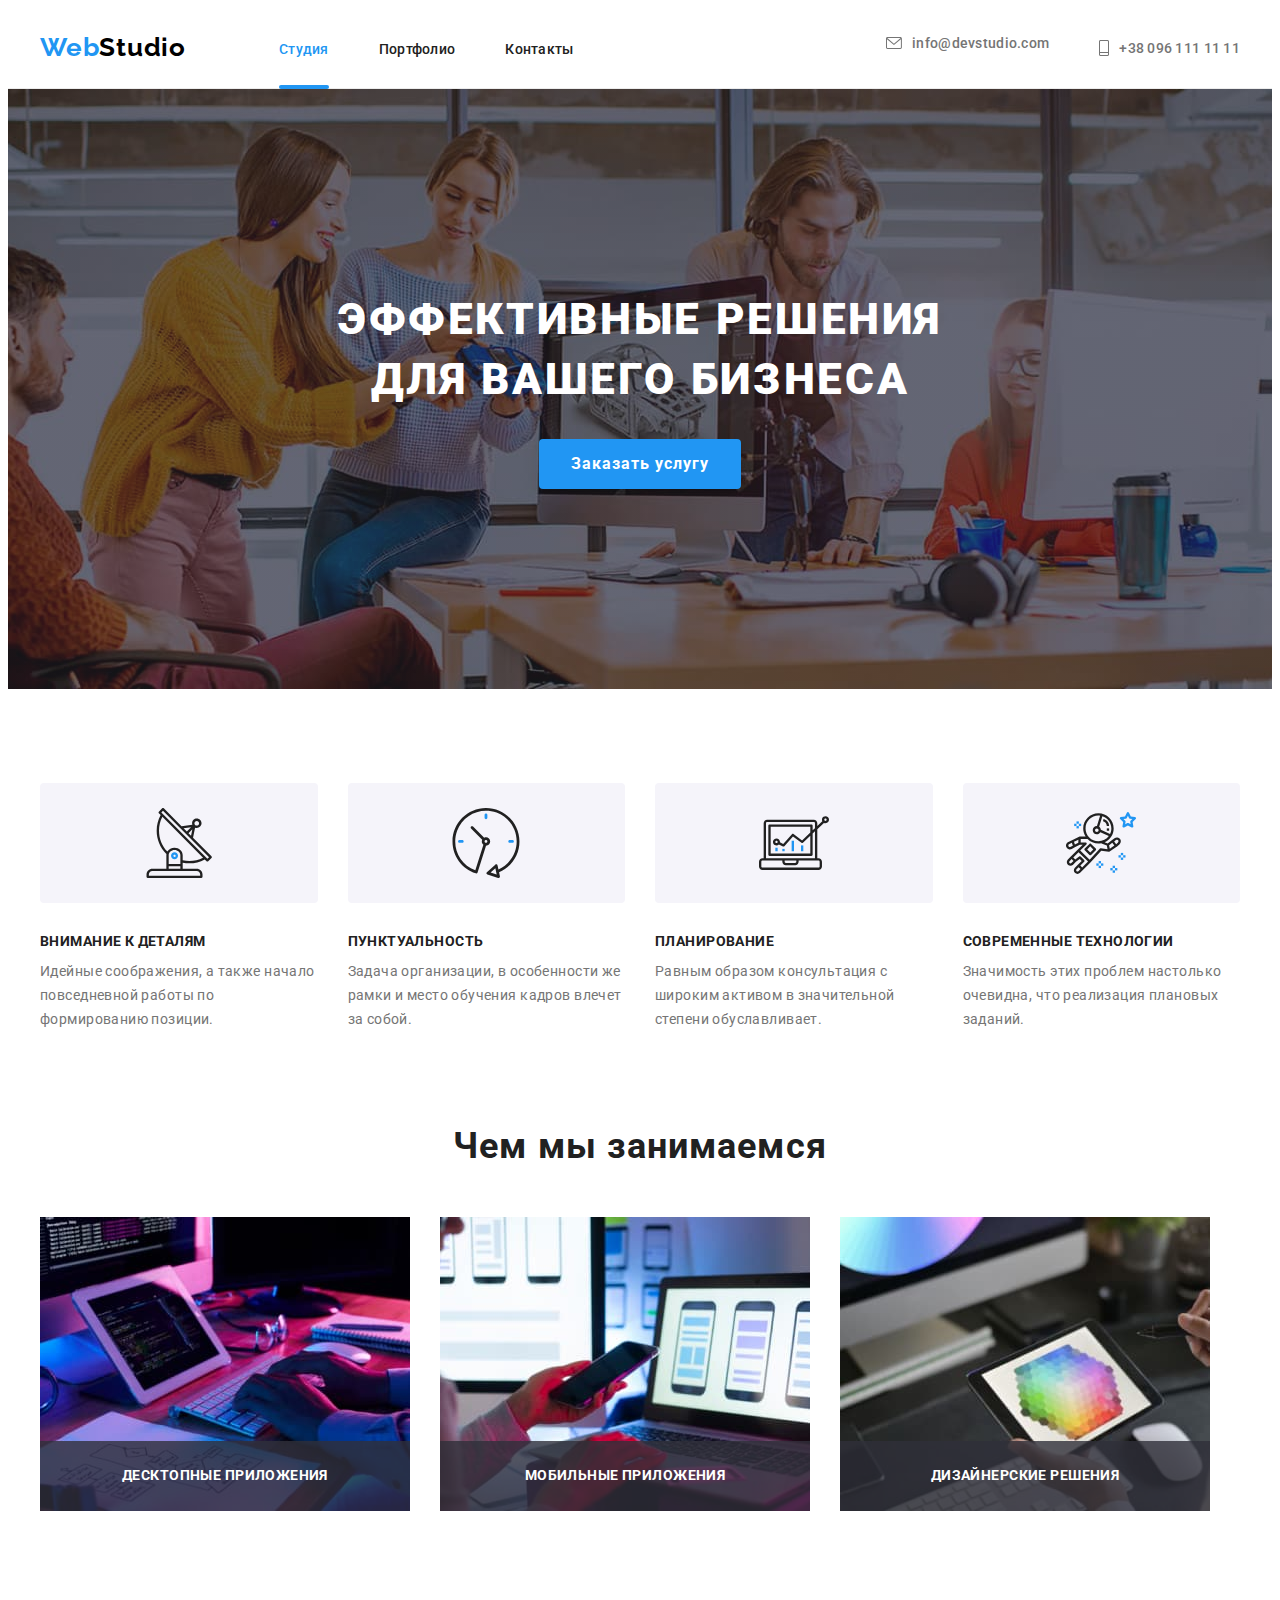
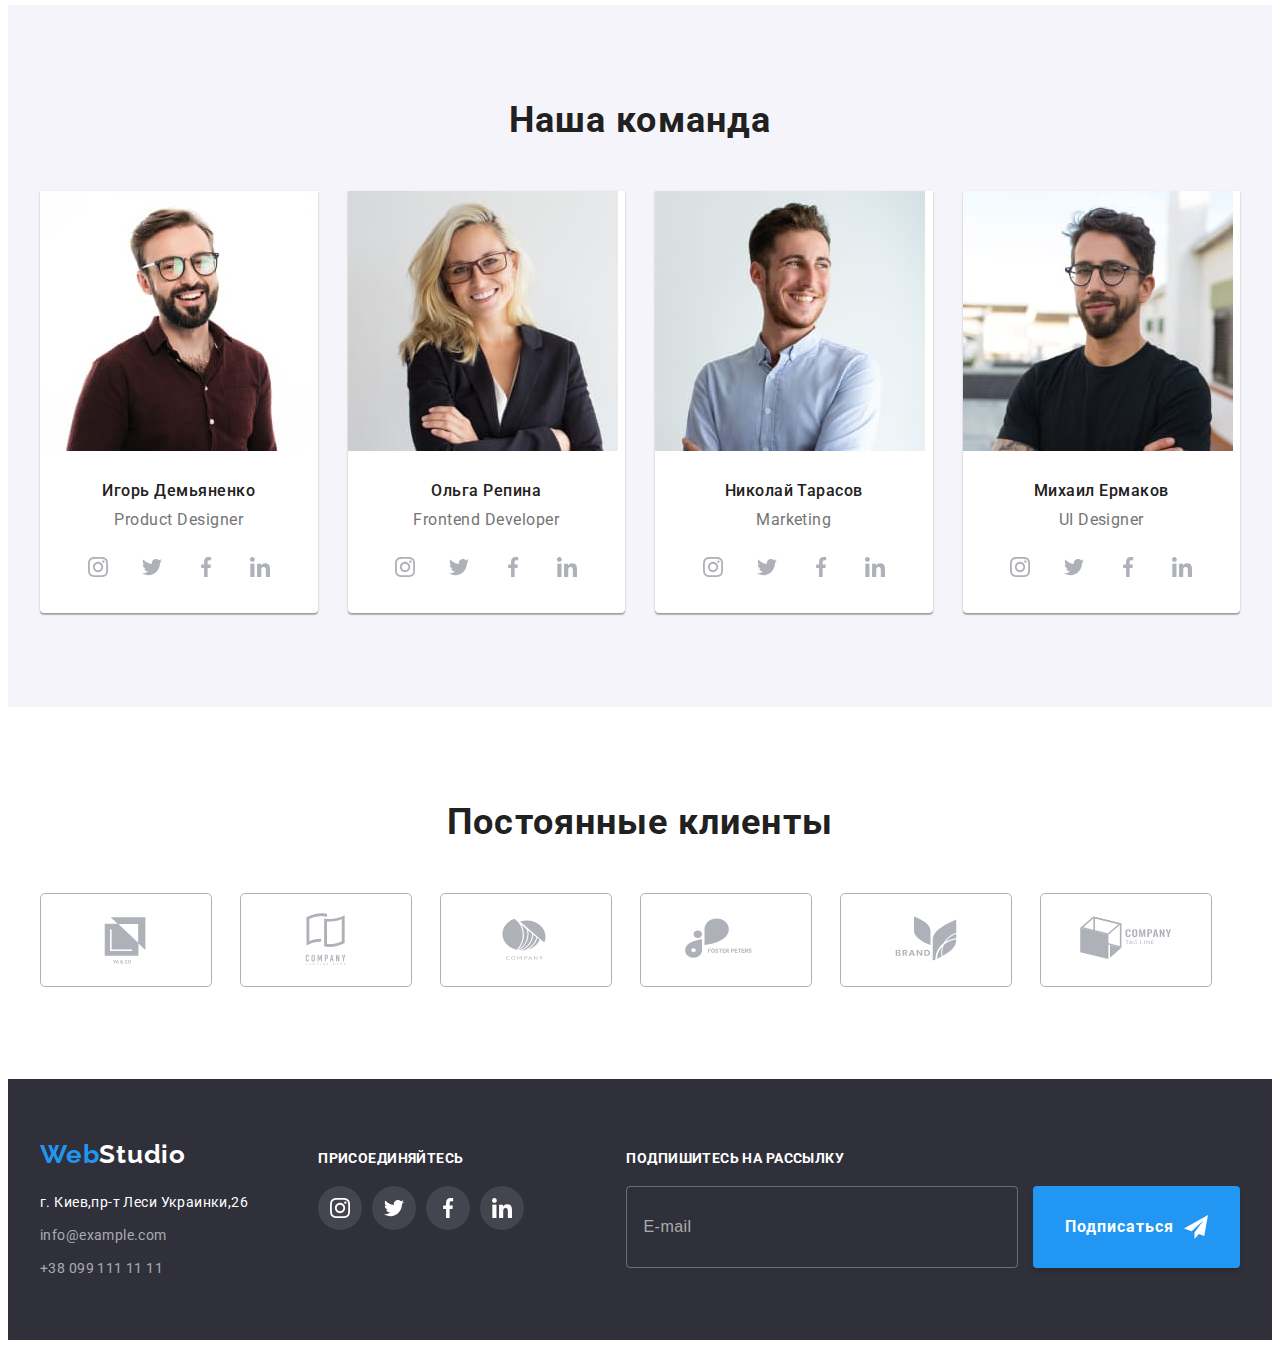
==== commit ce1c2fbf: "Добавляет исправления после проверки" ====
--- a/index.html
+++ b/index.html
@@ -81,7 +81,7 @@
         <div class="wrapper-down">
         <ul class="mobile-menu__contacts">
             <li class="mobile-menu__contact-item">
-                <a class="mobile-menu__contact-link mobile-menu__phone" href="tel:+38 096 111 11 11">+38 096 111 11 11</a>
+                <a class="mobile-menu__contact-link mobile-menu__phone" href="tel:+380961111111">+38 096 111 11 11</a>
             </li>
             <li class="mobile-menu__contact-item">
                 <a class="mobile-menu__contact-link mobile-menu__mail" href="mailto:info@devstudio.com">info@devstudio.com</a>
@@ -165,7 +165,7 @@
     <ul class="about">
             <li class="about__item">
                 <div class="about__wrapper">
-                    <img class="about__img" srcset="./images/main-page/about/about-1@1x.jpg 1x, /images/main-page/about/about-1@2x.jpg 2x"
+                    <img class="about__img" srcset="./images/main-page/about/about-1@1x.jpg 1x, ./images/main-page/about/about-1@2x.jpg 2x"
                     src="./images/main-page/about/about-1@1x.jpg" alt="Разработчик пишет код" width="370" height="290">
                     <h2 class="about__title">Десктопные приложения</h2>
                 </div>
@@ -347,7 +347,8 @@
                     <source
                         srcset="./images/main-page/team/mihail_jermakov_mob@1x.jpg 1x, ./images/main-page/team/mihail_jermakov_mob@2x.jpg 2x"
                         media="(max-width: 767px)">
-                <img class="employees__photo" src="./images/main-page/team/mihail_jermakov_desk@1x.jpg" alt="мужчина улыбается">
+                <img class="employees__photo" src="./images/main-page/team/mihail_jermakov_desk@1x.jpg" alt="мужчина улыбается<">
+        </picture>
         <div class="employees__wrapper">
                 <h3 class="employees__title">Михаил Ермаков</h3>
                 <p class="employees__text" lang="en">UI Designer</p>
@@ -382,7 +383,6 @@
             </li>
         </ul>
         </div>
-    </li>
     </ul>
     </div>
 </section>
--- a/css/main.min.css
+++ b/css/main.min.css
@@ -1 +1 @@
-:root{--primary-font-family: "Roboto", sans-serif;--secondary-font-family: "Raleway", sans-serif;--accent-color: #2196F3;--primary-text-color: #212121;--secondary-text-color: #757575;--background-modal--color: #188CE8;--background-dark-color: #2F303A;--auxiliary-light-color: #FFFFFF;--auxiliary-dark-color: #000000;--social-icon-color: #AFB1B8;--cubic-bezier: cubic-bezier(0.4, 0, 0.2, 1)}.client__link,.features__wrapper,.about__title,.social-list__link,.modal-close-btn,.contact-form__checkbox__label{display:flex;justify-content:center;align-items:center}.contact-form__checkbox,.section__title_visually-hidden{position:absolute;width:1px;height:1px;margin:-1px;border:0;padding:0;white-space:nowrap;clip-path:inset(100%);clip:rect(0 0 0 0);overflow:hidden}h1,h2,h3,p{margin-top:0;margin-bottom:0}ul,ol{margin-top:0;margin-bottom:0;padding-left:0;list-style:none}img{display:block;max-width:100%;height:auto}a{text-decoration:none}.body{font-family:var(--primary-font-family);color:var(--primary-text-color)}.container{width:100%;padding-right:15px;padding-left:15px}@media screen and (min-width: 480px){.container{width:480px;margin:0 auto}}@media screen and (min-width: 768px){.container{width:768px}}@media screen and (min-width: 1200px){.container{width:1200px}}.section{padding-top:60px;padding-bottom:60px}.section_other-bg{background:#f5f4fa}@media screen and (min-width: 1200px){.section{padding-top:94px;padding-bottom:94px}}.section__title{text-align:center;margin-bottom:30px;font-weight:700;font-size:28px;line-height:1.1785714286;letter-spacing:.03em}@media screen and (min-width: 1200px){.section__title{margin-bottom:50px;font-weight:700;font-size:36px;line-height:1.1666666667}}.backdrop{position:fixed;top:0;left:0;width:100%;height:100%;background-color:rgba(0,0,0,.2);transition:opacity 250ms var(--cubic-bezier),visibility 250ms var(--cubic-bezier)}.backdrop.is-hidden{opacity:0;visibility:hidden;pointer-events:none}.logo{font-family:var(--secondary-font-family);font-weight:700;font-size:24px;line-height:1.1666666667;letter-spacing:.03em;color:var(--accent-color)}.logo__dark{color:var(--auxiliary-dark-color)}.footer__logo{display:block;margin-bottom:20px}.logo__light{color:var(--auxiliary-light-color)}@media screen and (max-width: 767px){.header__logo{padding-top:16px;padding-bottom:16px}}@media screen and (min-width: 768px){.header__logo{padding-top:26px;padding-bottom:26px;margin-right:88px}}@media screen and (min-width: 1200px){.logo{font-weight:700;font-size:26px;line-height:1.1923076923}.header__logo{padding-top:24px;padding-bottom:25px;margin-right:93px}}.modal__btn{min-width:200px;border:none;border-radius:4px;box-shadow:0px 4px 4px rgba(0,0,0,.15);padding:10px 32px;font-family:inherit;font-weight:700;font-size:16px;line-height:1.875;letter-spacing:.06em;cursor:pointer;color:var(--auxiliary-light-color);background-color:var(--accent-color);transition:color 250ms var(--cubic-bezier),background-color 250ms var(--cubic-bezier)}.modal__btn:hover,.modal__btn:focus{color:var(--auxiliary-light-color);background-color:var(--background-modal--color)}.contact-form__text{font-weight:700;font-size:20px;line-height:1.5;letter-spacing:.03em;text-align:center;margin-bottom:12px}.contact-form{display:flex;flex-direction:column}.contact-form__input{width:100%;height:40px;padding-left:42px;border:1px solid rgba(33,33,33,.2);border-radius:4px;transition:border-color 250ms var(--cubic-bezier)}.contact-form__input:focus{outline:none;border-color:var(--accent-color)}.contact-form__field{margin-bottom:10px}.contact-form__field__comment{margin-bottom:20px}.contact-form__field__key{display:block;margin-bottom:4px;font-weight:400;font-size:12px;line-height:1.1666666667;letter-spacing:.01em;color:var(--secondary-text-color)}.contact-form__wrapper{position:relative;display:block}.contact-form__icon{position:absolute;top:50%;left:12px;transform:translateY(-50%);transition:fill 250ms var(--cubic-bezier)}.contact-form__input:focus+.contact-form__icon{fill:var(--accent-color)}.contact-form__comment{display:block;width:100%;height:120px;border:1px solid rgba(33,33,33,.2);border-radius:4px;resize:none;padding:12px 16px;transition:border-color 250ms var(--cubic-bezier)}.contact-form__comment:focus{outline:none;border-color:var(--accent-color)}.contact-form__comment::placeholder{font-weight:400;font-size:14px;line-height:1.1428571429;letter-spacing:.01em;color:rgba(117,117,117,.5)}.contact-form__checkbox__label{margin-bottom:30px}.contact-form__checkbox__label::before{display:block;width:16px;height:15px;border:2px solid var(--primary-text-color);border-radius:2px;content:"";cursor:pointer;margin-right:10px}.contact-form__checkbox:checked+.contact-form__checkbox__label::before{background-position:center;background-size:contain;background-color:var(--accent-color);border-color:var(--accent-color);background-image:url("../images/checkbox-icon/chekbox-icon.svg")}.contact-form__checkbox:focus+.contact-form__checkbox__label::before{border-color:var(--accent-color)}.checkbox__text{font-weight:400;font-size:12px;line-height:1.1666666667;letter-spacing:.03em;color:var(--secondary-text-color)}.contact-form__link{color:var(--accent-color)}.contact-form__button{align-self:center}@media screen and (min-width: 1200px){.contact-form__text{font-weight:700;font-size:20px;line-height:1.15}.checkbox__text{font-weight:400;font-size:14px;line-height:1.7142857143}.contact-form__comment::placeholder{font-weight:400;font-size:12px;line-height:1.1666666667}}.modal{position:absolute;top:50%;left:50%;transform:translate(-50%, -50%);height:609px;padding:40px;background-color:var(--auxiliary-light-color)}@media screen and (max-width: 479px){.modal{width:100%}}@media screen and (min-width: 480px){.modal{width:450px}}@media screen and (min-width: 1200px){.modal{width:528px;height:581px}}.modal-close-btn{position:absolute;top:8px;right:8px;width:30px;height:30px;padding:0;border:1px solid rgba(0,0,0,.1);border-radius:50%;background-color:rgba(0,0,0,0);cursor:pointer;transition:fill 250ms var(--cubic-bezier)}.modal-close-btn:hover,.modal-close-btn:focus{fill:var(--accent-color)}.social-list{display:flex;justify-content:center}.social-list__item:not(:last-child){margin-right:10px}.social-list__link{width:44px;height:44px;border-radius:50%;background-color:var(--auxiliary-light-color)}.social-list__icon{fill:var(--social-icon-color)}@media screen and (min-width: 1200px){.social-list__link{transition:background-color 250ms var(--cubic-bezier)}.social-list__link:hover,.social-list__link:focus{background-color:var(--accent-color)}.social-list__icon{transition:fill 250ms var(--cubic-bezier)}.social-list__link:hover .social-list__icon,.social-list__link:focus .social-list__icon{fill:var(--auxiliary-light-color)}}.subscribe-form{width:100%}.subscribe-form__title{display:inline-block}.subscribe-form__input{width:358px;height:50px;margin-right:12px;padding:15px 16px;border:1px solid rgba(255,255,255,.3);border-radius:4px;background-color:rgba(0,0,0,0);color:var(--auxiliary-light-color);transition:border-color 250ms var(--cubic-bezier)}.subscribe-form__input::placeholder{font-weight:400;font-size:16px;line-height:1.25;letter-spacing:.03em;color:rgba(255,255,255,.6)}@media screen and (min-width: 480px){.subscribe-form__input{max-width:450px;margin-right:15px}}@media screen and (max-width: 1199px){.subscribe-form__input{display:block;margin-right:auto;margin-left:auto;margin-bottom:20px;width:100%}}@media screen and (min-width: 1200px){.subscribe-form__input{display:block;width:358px}.subscribe-form__input:focus{outline:none;border-color:var(--accent-color)}}.subscribe-form__btn{display:inline-flex;align-items:center}.subscribe-form__icon{margin-left:10px;fill:var(--auxiliary-light-color)}@media screen and (min-width: 1200px){.subscribe-form{display:flex}}@media screen and (max-width: 479px){.mobile-menu__phone{font-weight:500;font-size:30px;line-height:1.2}.mobile-menu__social-list{flex-wrap:wrap;padding-top:5px;padding-bottom:5px}}@media screen and (max-width: 767px){.mobile-menu{position:fixed;top:0;left:0;width:100%;height:100%;z-index:1;background-color:var(--auxiliary-light-color);opacity:0;visibility:hidden;pointer-events:none;transition:opacity 250ms var(--cubic-bezier),visibility 250ms var(--cubic-bezier)}.mobile-menu.is-open{opacity:1;visibility:visible;pointer-events:auto}.mobile-menu__container{position:relative;display:flex;flex-direction:column;justify-content:space-between;padding-left:40px;padding-top:48px;padding-bottom:48px;height:100%}.mobile-menu__link{font-weight:500;font-size:40px;line-height:1.175;letter-spacing:.02em;color:var(--primary-text-color);transition:color 250ms var(--cubic-bezier)}.mobile-menu__link_current{color:var(--accent-color)}.mobile-menu__item:not(:last-child){margin-bottom:32px}.mobile-menu__contacts{font-weight:500;font-size:34px;line-height:1.1764705882;letter-spacing:.02em}.mobile-menu__phone{margin-bottom:32px;color:var(--accent-color)}.mobile-menu__mail{font-weight:500;font-size:24px;line-height:1.1666666667;color:var(--secondary-text-color)}.mobile-menu__social-list{display:flex;margin-top:64px}.mobile-menu__social-item{position:relative;margin-right:10px}.mobile-menu__social-item:not(:last-child)::after{position:absolute;content:" ";margin-left:10px;width:1px;height:100%;background-color:rgba(33,33,33,.2)}.mobile-menu__social-link{margin-left:10px;font-weight:500;font-size:18px;line-height:1.2222222222;letter-spacing:.02em;color:var(--accent-color)}.mobile-menu__close-btn{position:absolute;top:10px;right:15px;background-color:rgba(0,0,0,0);border:none;padding:0;line-height:0;transition:fill 250ms var(--cubic-bezier)}.mobile-menu__close-icon:hover,.mobile-menu__close-icon:focus{fill:var(--accent-color)}}@media screen and (min-width: 768px){.mobile-menu{display:none}}.section__about{padding-top:0}@media screen and (max-width: 1199px){.section__about{display:none}}.about{display:flex;flex-direction:row}.about__item{flex:basis calc((100% - 60px)/3)}.about__item:not(:last-child){margin-right:30px}.about__wrapper{position:relative}.about__title{position:absolute;bottom:0;left:0;width:100%;height:70px;font-family:var(--primary-text-color);font-weight:700;font-size:14px;line-height:1.14;letter-spacing:.03em;text-transform:uppercase;overflow:auto;color:var(--auxiliary-light-color);background-color:rgba(47,48,58,.8)}.features__wrapper{width:100%;height:120px;margin-bottom:30px;background:#f5f4fa;border-radius:4px}.features__icon{width:70px;height:70px}.features__title{margin-bottom:10px;font-weight:700;font-size:14px;line-height:1.1428571429;letter-spacing:.03em;text-transform:uppercase}.features__text{font-weight:400;font-size:14px;line-height:1.7142857143;letter-spacing:.03em;color:var(--secondary-text-color)}@media screen and (max-width: 767px){.features__title{text-align:center}.features__item:not(:last-child){margin-bottom:30px}}@media screen and (min-width: 768px){.features{display:flex;flex-wrap:wrap}.features__item{flex-basis:calc((100% - 30px)/2)}.features__item:not(:nth-child(2n)){margin-right:30px}}@media screen and (max-width: 1199px){.features__item:not(:nth-last-child(-n+2)){margin-bottom:30px}}@media screen and (min-width: 1200px){.features__item{flex-basis:calc((100% - 120px)/4)}.features__item:not(:last-child){margin-right:30px}}.footer{padding-top:60px;padding-bottom:60px;width:100%;background-color:var(--background-dark-color)}.footer__contacts{font-weight:400;font-size:14px;line-height:1.7142857143;letter-spacing:.03em;font-style:normal}.footer__link{transition:color 250ms var(--cubic-bezier)}.footer__link:hover,.footer__link:focus{color:var(--accent-color)}.footer__item:not(:last-child){margin-bottom:8px}.footer__link__map{color:var(--auxiliary-light-color)}.footer__link_connection{color:rgba(255,255,255,.6)}.footer__title,.subscribe-form__title{display:inline-block;font-weight:700;font-size:14px;line-height:1.1428571429;letter-spacing:.03em;text-transform:uppercase;margin-bottom:20px;color:var(--auxiliary-light-color)}.footer__social-link{background-color:rgba(255,255,255,.1)}.footer__social-icon{fill:var(--auxiliary-light-color)}.footer__social-list{display:flex;justify-content:center;margin-bottom:60px}@media screen and (min-width: 768px){.footer__left-side{display:flex}}@media screen and (min-width: 768px)and (max-width: 1199px){.footer__left-side{justify-content:space-around}}@media screen and (max-width: 1199px){.footer{text-align:center}.footer__contacts{margin-bottom:60px}}@media screen and (min-width: 1200px){.footer__container{display:flex;justify-content:space-between;align-items:baseline}.footer__contacts-wrapper{justify-content:space-between;flex-grow:1;margin-right:70px}.footer__social-list-wrapper{margin-right:93px}.footer__item:not(:last-child){margin-bottom:9px}.subscribe-form{display:flex}}.header__container{display:flex;align-items:center;justify-content:space-between}.header{border-bottom:1px solid #ececec}@media screen and (max-width: 767px){.menu{display:none}.contacts{display:none}.mobile-menu__open-btn{display:block;padding:10px 0;line-height:0;background-color:rgba(0,0,0,0);border:none}.mobile-menu__open-icon{fill:var(--primary-text-color)}.mobile-menu__open-icon:hover,.mobile-menu__open-icon:focus{fill:var(--accent-color)}}@media screen and (min-width: 768px){.mobile-menu__open-btn{display:none}.menu{display:flex}.header{border-bottom:1px solid #ececec}.navigation{display:flex;align-items:center}.menu__item:not(:last-child){margin-right:50px}.menu__link{padding-top:32px;padding-bottom:32px;font-weight:500;font-size:14px;line-height:1.1428571429;letter-spacing:.02em;color:var(--primary-text-color);transition:color 250ms var(--cubic-bezier)}.menu__link:hover,.menu__link:focus{color:var(--accent-color)}.menu__link.menu__link_current{color:var(--accent-color)}.menu__link_current{position:relative;color:var(--accent-color)}.menu__link_current::after{position:absolute;display:block;width:100%;height:4px;left:0;bottom:0;background-color:var(--accent-color);border-radius:2px;content:""}.contacts{display:flex;justify-content:flex-end;flex-direction:column;font-weight:500;font-size:14px;line-height:1.1428571429;letter-spacing:.02em}.contacts__link{display:flex;align-items:center;color:var(--secondary-text-color)}.contacts__icon{flex-shrink:0;margin-right:8px;fill:var(--secondary-text-color)}.header__tel{margin-top:10px}}@media screen and (min-width: 1200px){.menu__link_current::after{bottom:0}.contacts{display:flex;align-items:center;flex-direction:row;font-weight:500;font-size:14px;line-height:1.1428571429;letter-spacing:.02em;color:var(--secondary-text-color)}.header__tel{margin-left:50px;margin-top:auto}.contacts__link{display:flex;align-items:center;color:var(--secondary-text-color);transition:color 250ms var(--cubic-bezier)}.contacts__link:hover,.contacts__link:focus{color:var(--accent-color)}.contacts__icon{flex-shrink:0;margin-right:10px;fill:var(--secondary-text-color);transition:fill 250ms var(--cubic-bezier)}.contacts__link:hover .contacts__icon,.contacts__link:focus .contacts__icon{fill:var(--accent-color)}}.hero{padding-top:118px;padding-bottom:118px;margin-left:auto;margin-right:auto;text-align:center;background-color:#c4c4c4;background-size:cover;background-position:center;background-repeat:no-repeat}.hero__title{max-width:360px;margin-left:auto;margin-right:auto;margin-bottom:30px;font-weight:900;font-size:26px;line-height:1.6153846154;letter-spacing:.06em;text-transform:uppercase;color:var(--auxiliary-light-color)}@media screen and (max-width: 767px){.hero{background-image:linear-gradient(rgba(47, 48, 58, 0.4), rgba(47, 48, 58, 0.4)),url(../images/main-page/hero/hero-bg-mob@1x.jpg)}}@media screen and (max-width: 767px)and (min-device-pixel-ratio: 2),screen and (max-width: 767px)and (min-resolution: 192dpi),screen and (max-width: 767px)and (min-resolution: 2dppx){.hero{background-image:linear-gradient(rgba(47, 48, 58, 0.4), rgba(47, 48, 58, 0.4)),url(../images/main-page/hero/hero-bg-mob@2x.jpg)}}@media screen and (min-width: 768px)and (max-width: 1199px){.hero{background-image:linear-gradient(rgba(47, 48, 58, 0.4), rgba(47, 48, 58, 0.4)),url(../images/main-page/hero/hero-bg-tab@1x.jpg)}}@media screen and (min-width: 768px)and (max-width: 1199px)and (min-device-pixel-ratio: 2),screen and (min-width: 768px)and (max-width: 1199px)and (min-resolution: 192dpi),screen and (min-width: 768px)and (max-width: 1199px)and (min-resolution: 2dppx){.hero{background-image:linear-gradient(rgba(47, 48, 58, 0.4), rgba(47, 48, 58, 0.4)),url(../images/main-page/hero/hero-bg-tab@2x.jpg)}}@media screen and (min-width: 1200px){.hero{padding-top:200px;padding-bottom:200px;max-width:1600px;background-image:linear-gradient(rgba(47, 48, 58, 0.4), rgba(47, 48, 58, 0.4)),url(../images/main-page/hero/hero-bg-desk@1x.jpg)}}@media screen and (min-width: 1200px)and (min-device-pixel-ratio: 2),screen and (min-width: 1200px)and (min-resolution: 192dpi),screen and (min-width: 1200px)and (min-resolution: 2dppx){.hero{background-image:linear-gradient(rgba(47, 48, 58, 0.4), rgba(47, 48, 58, 0.4)),url(../images/main-page/hero/hero-bg-desk@2x.jpg)}}@media screen and (min-width: 1200px){.hero__title{max-width:696px;font-weight:900;font-size:44px;line-height:1.3636363636}}.employees__card{box-shadow:0px 1px 3px rgba(0,0,0,.12),0px 1px 1px rgba(0,0,0,.14),0px 2px 1px rgba(0,0,0,.2);border-radius:0px 0px 4px 4px;background-color:var(--auxiliary-light-color)}.employees__title{margin-bottom:10px;font-weight:500;font-size:16px;line-height:1.1875;letter-spacing:.03em}.employees__text{margin-bottom:16px;font-weight:400;font-size:16px;line-height:1.1875;letter-spacing:.03em;color:var(--secondary-text-color)}.employees__wrapper{text-align:center;padding-top:30px;padding-bottom:24px}@media screen and (max-width: 767px){.employees__card:not(:last-child){margin-bottom:30px}}@media screen and (min-width: 768px){.employees{display:flex;flex-wrap:wrap}.employees__card{flex-basis:calc((100% - 30px)/2)}}@media screen and (min-width: 768px)and (max-width: 1199px){.employees__card:nth-child(2n+1){margin-right:30px}.employees__card:not(:nth-last-child(-n+2)){margin-bottom:30px}}@media screen and (min-width: 1200px){.employees{justify-content:center}.employees__card{flex-basis:calc((100% - 90px)/4)}.employees__card:not(:last-child){margin-right:30px}}.client__item{width:210px;height:92px}.client__link{width:100%;height:100%;border:solid 1px var(--social-icon-color);border-radius:5px;color:var(--social-icon-color);transition:border-color 250ms var(--cubic-bezier),color 250ms var(--cubic-bezier)}.client__link:hover,.client__link:focus{border-color:var(--accent-color);color:var(--accent-color)}.client__icon{fill:currentColor}@media screen and (max-width: 479px){.clients{display:block}.client__item{margin-left:auto;margin-right:auto}.client__item:not(:last-child){margin-bottom:30px}}@media screen and (min-width: 480px){.clients{display:flex;flex-wrap:wrap}}@media screen and (min-width: 480px)and (max-width: 767px){.client__item:not(:nth-child(2n)){margin-right:30px}.client__item:not(:nth-last-child(-n+2)){margin-bottom:30px}}@media screen and (min-width: 768px)and (max-width: 1199px){.client__item{width:226px}.client__item:not(:nth-child(3n)){margin-right:30px}.client__item:not(:nth-last-child(-n+3)){margin-bottom:30px}}@media screen and (min-width: 1200px){.client__item{width:170px}.client__item:not(:last-child){margin-right:30px}}.project__btn{display:flex;flex-wrap:wrap;margin-bottom:40px}.project__modal-btn{border:solid 1px rgba(0,0,0,0);border-radius:4px;padding:6px 22px;font-family:inherit;font-weight:500;font-size:16px;line-height:1.625;letter-spacing:.03em;cursor:pointer;color:var(--auxiliary-dark-color);background-color:#f5f4fa;transition:color 250ms var(--cubic-bezier),background-color 250ms var(--cubic-bezier),box-shadow 250ms var(--cubic-bezier)}.project__modal-btn:hover,.project__modal-btn:focus{color:var(--auxiliary-light-color);background-color:var(--accent-color);box-shadow:0px 3px 1px rgba(0,0,0,.1),0px 1px 2px rgba(0,0,0,.08),0px 2px 2px rgba(0,0,0,.12);border-radius:4px}.project__cards__link{display:block;transition:box-shadow 250ms var(--cubic-bezier);background:var(--auxiliary-light-color)}.project__cards__link:hover,.project__cards__link:focus{box-shadow:0px 1px 1px rgba(0,0,0,.12),0px 4px 4px rgba(0,0,0,.06),1px 4px 6px rgba(0,0,0,.16)}.project__cards__wrapper{padding:20px 24px;background-color:var(--auxiliary-light-color)}.project__cards__title{margin-bottom:4px;font-weight:700;font-size:18px;line-height:2;letter-spacing:.06em;color:var(--auxiliary-dark-color)}.project__cards__text{font-weight:400;font-size:16px;line-height:1.875;letter-spacing:.03em;color:var(--secondary-text-color)}.project__img__wrapper{position:relative;overflow:hidden}.project__cards__overlay{position:absolute;top:0;left:0;width:100%;height:100%;padding:77px 24px;font-weight:400;font-size:18px;line-height:1.5555555556;letter-spacing:.03em;color:var(--auxiliary-light-color);background-color:rgba(33,150,243,.9);transition:transform 250ms var(--cubic-bezier);transform:translateY(101%)}.project__cards__link:hover .project__cards__overlay,.project__cards__link:focus .project__cards__overlay{transform:translateY(0%)}@media screen and (max-width: 397px){.project__btn{row-gap:15px}.project__item:not(:nth-child(2n)){margin-right:8px}}@media screen and (max-width: 479px){.project__cards__overlay{padding-top:25px;overflow:auto}}@media screen and (min-width: 398px)and (max-width: 767px){.project__btn{row-gap:15px;margin-bottom:40px}.project__item:not(:nth-child(3n)){margin-right:8px}.project__cards__wrapper{border:1px solid #eee;border-top:none}}@media screen and (min-width: 768px){.project__btn{display:flex;justify-content:center;margin-bottom:30px}.project__item:not(:last-child){margin-right:8px}.project__cards{display:flex;flex-wrap:wrap}.project__cards__item{display:flex;flex-direction:column}.project__cards__link{flex-grow:1;border:1px solid #eee;border-top:none}}@media screen and (min-width: 768px)and (max-width: 1199px){.project__cards__item{flex-basis:calc((100% - 30px)/2)}.project__cards__item:not(:nth-child(2n)){margin-right:30px}}@media screen and (max-width: 1199px){.project__cards__item:not(:last-child){margin-bottom:30px}}@media screen and (min-width: 1200px){.project__btn{margin-bottom:50px}.project__cards__item{flex-basis:calc((100% - 60px)/3)}.project__cards__item:not(:nth-child(3n)){margin-right:30px}.project__cards__item:not(:nth-last-child(-n+3)){margin-bottom:30px}}/*# sourceMappingURL=main.min.css.map */+:root{--primary-font-family: "Roboto", sans-serif;--secondary-font-family: "Raleway", sans-serif;--accent-color: #2196F3;--primary-text-color: #212121;--secondary-text-color: #757575;--background-modal--color: #188CE8;--background-dark-color: #2F303A;--auxiliary-light-color: #FFFFFF;--auxiliary-dark-color: #000000;--social-icon-color: #AFB1B8;--cubic-bezier: cubic-bezier(0.4, 0, 0.2, 1)}.client__link,.features__wrapper,.about__title,.social-list__link,.modal-close-btn,.contact-form__checkbox__label{display:flex;justify-content:center;align-items:center}.contact-form__checkbox,.section__title_visually-hidden{position:absolute;width:1px;height:1px;margin:-1px;border:0;padding:0;white-space:nowrap;clip-path:inset(100%);clip:rect(0 0 0 0);overflow:hidden}h1,h2,h3,p{margin-top:0;margin-bottom:0}ul,ol{margin-top:0;margin-bottom:0;padding-left:0;list-style:none}img{display:block;max-width:100%;height:auto}a{text-decoration:none}.body{font-family:var(--primary-font-family);color:var(--primary-text-color)}.container{width:100%;padding-right:15px;padding-left:15px}@media screen and (min-width: 480px){.container{width:480px;margin:0 auto}}@media screen and (min-width: 768px){.container{width:768px}}@media screen and (min-width: 1200px){.container{width:1200px}}.section{padding-top:60px;padding-bottom:60px}.section_other-bg{background:#f5f4fa}@media screen and (min-width: 1200px){.section{padding-top:94px;padding-bottom:94px}}.section__title{text-align:center;margin-bottom:30px;font-weight:700;font-size:28px;line-height:1.1785714286;letter-spacing:.03em}@media screen and (min-width: 1200px){.section__title{margin-bottom:50px;font-weight:700;font-size:36px;line-height:1.1666666667}}.backdrop{position:fixed;top:0;left:0;width:100%;height:100%;padding:20px;background-color:rgba(0,0,0,.2);transition:opacity 250ms var(--cubic-bezier),visibility 250ms var(--cubic-bezier)}.backdrop.is-hidden{opacity:0;visibility:hidden;pointer-events:none}.logo{font-family:var(--secondary-font-family);font-weight:700;font-size:24px;line-height:1.1666666667;letter-spacing:.03em;color:var(--accent-color)}.logo__dark{color:var(--auxiliary-dark-color)}.footer__logo{display:block;margin-bottom:20px}.logo__light{color:var(--auxiliary-light-color)}@media screen and (max-width: 767px){.header__logo{padding-top:16px;padding-bottom:16px}}@media screen and (min-width: 768px){.header__logo{padding-top:26px;padding-bottom:26px;margin-right:88px}}@media screen and (min-width: 1200px){.logo{font-weight:700;font-size:26px;line-height:1.1923076923}.header__logo{padding-top:24px;padding-bottom:25px;margin-right:93px}}.modal__btn{min-width:200px;border:none;border-radius:4px;box-shadow:0px 4px 4px rgba(0,0,0,.15);padding:10px 32px;font-family:inherit;font-weight:700;font-size:16px;line-height:1.875;letter-spacing:.06em;cursor:pointer;color:var(--auxiliary-light-color);background-color:var(--accent-color);transition:color 250ms var(--cubic-bezier),background-color 250ms var(--cubic-bezier)}.modal__btn:hover,.modal__btn:focus{color:var(--auxiliary-light-color);background-color:var(--background-modal--color)}.contact-form__text{font-weight:700;font-size:20px;line-height:1.5;letter-spacing:.03em;text-align:center;margin-bottom:12px}.contact-form{display:flex;flex-direction:column}.contact-form__input{width:100%;height:40px;padding-left:42px;border:1px solid rgba(33,33,33,.2);border-radius:4px;transition:border-color 250ms var(--cubic-bezier)}.contact-form__input:focus{outline:none;border-color:var(--accent-color)}.contact-form__field{margin-bottom:10px}.contact-form__field__comment{margin-bottom:20px}.contact-form__field__key{display:block;margin-bottom:4px;font-weight:400;font-size:12px;line-height:1.1666666667;letter-spacing:.01em;color:var(--secondary-text-color)}.contact-form__wrapper{position:relative;display:block}.contact-form__icon{position:absolute;top:50%;left:12px;transform:translateY(-50%);transition:fill 250ms var(--cubic-bezier)}.contact-form__input:focus+.contact-form__icon{fill:var(--accent-color)}.contact-form__comment{display:block;width:100%;height:120px;border:1px solid rgba(33,33,33,.2);border-radius:4px;resize:none;padding:12px 16px;transition:border-color 250ms var(--cubic-bezier)}.contact-form__comment:focus{outline:none;border-color:var(--accent-color)}.contact-form__comment::placeholder{font-weight:400;font-size:14px;line-height:1.1428571429;letter-spacing:.01em;color:rgba(117,117,117,.5)}.contact-form__checkbox__label{margin-bottom:30px}.contact-form__checkbox__label::before{display:block;width:16px;height:15px;border:2px solid var(--primary-text-color);border-radius:2px;content:"";cursor:pointer;margin-right:10px}.contact-form__checkbox:checked+.contact-form__checkbox__label::before{background-position:center;background-size:contain;background-color:var(--accent-color);border-color:var(--accent-color);background-image:url("../images/checkbox-icon/chekbox-icon.svg")}.contact-form__checkbox:focus+.contact-form__checkbox__label::before{border-color:var(--accent-color)}.checkbox__text{font-weight:400;font-size:12px;line-height:1.1666666667;letter-spacing:.03em;color:var(--secondary-text-color)}.contact-form__link{color:var(--accent-color)}.contact-form__button{align-self:center}@media screen and (min-width: 1200px){.contact-form__text{font-weight:700;font-size:20px;line-height:1.15}.checkbox__text{font-weight:400;font-size:14px;line-height:1.7142857143}.contact-form__comment::placeholder{font-weight:400;font-size:12px;line-height:1.1666666667}}.modal{position:absolute;top:50%;left:50%;transform:translate(-50%, -50%);height:609px;padding:40px;background-color:var(--auxiliary-light-color)}@media screen and (max-width: 479px){.modal{width:100%}}@media screen and (min-width: 480px){.modal{width:450px}}@media screen and (min-width: 1200px){.modal{width:528px;height:581px}}.modal-close-btn{position:absolute;top:8px;right:8px;width:30px;height:30px;padding:0;border:1px solid rgba(0,0,0,.1);border-radius:50%;background-color:rgba(0,0,0,0);cursor:pointer;transition:fill 250ms var(--cubic-bezier)}.modal-close-btn:hover,.modal-close-btn:focus{fill:var(--accent-color)}.social-list{display:flex;justify-content:center}.social-list__item:not(:last-child){margin-right:10px}.social-list__link{width:44px;height:44px;border-radius:50%;background-color:var(--auxiliary-light-color)}.social-list__icon{fill:var(--social-icon-color)}@media screen and (min-width: 1200px){.social-list__link{transition:background-color 250ms var(--cubic-bezier)}.social-list__link:hover,.social-list__link:focus{background-color:var(--accent-color)}.social-list__icon{transition:fill 250ms var(--cubic-bezier)}.social-list__link:hover .social-list__icon,.social-list__link:focus .social-list__icon{fill:var(--auxiliary-light-color)}}.subscribe-form{width:100%}.subscribe-form__title{display:inline-block}.subscribe-form__input{width:358px;height:50px;margin-right:12px;padding:15px 16px;border:1px solid rgba(255,255,255,.3);border-radius:4px;background-color:rgba(0,0,0,0);color:var(--auxiliary-light-color);transition:border-color 250ms var(--cubic-bezier)}.subscribe-form__input::placeholder{font-weight:400;font-size:16px;line-height:1.25;letter-spacing:.03em;color:rgba(255,255,255,.6)}@media screen and (min-width: 480px){.subscribe-form__input{max-width:450px;margin-right:15px}}@media screen and (max-width: 1199px){.subscribe-form__input{display:block;margin-right:auto;margin-left:auto;margin-bottom:20px;width:100%}}@media screen and (min-width: 1200px){.subscribe-form__input{display:block;width:358px}.subscribe-form__input:focus{outline:none;border-color:var(--accent-color)}}.subscribe-form__btn{display:inline-flex;align-items:center}.subscribe-form__icon{margin-left:10px;fill:var(--auxiliary-light-color)}@media screen and (min-width: 1200px){.subscribe-form{display:flex}}@media screen and (max-width: 479px){.mobile-menu__phone{font-weight:500;font-size:30px;line-height:1.2}.mobile-menu__social-list{flex-wrap:wrap;padding-top:5px;padding-bottom:5px}}@media screen and (max-width: 767px){.mobile-menu{position:fixed;top:0;left:0;width:100%;height:100%;z-index:1;background-color:var(--auxiliary-light-color);opacity:0;visibility:hidden;pointer-events:none;transition:opacity 250ms var(--cubic-bezier),visibility 250ms var(--cubic-bezier)}.mobile-menu.is-open{opacity:1;visibility:visible;pointer-events:auto}.mobile-menu__container{position:relative;display:flex;flex-direction:column;justify-content:space-between;padding-left:40px;padding-top:48px;padding-bottom:48px;height:100%}.mobile-menu__link{font-weight:500;font-size:40px;line-height:1.175;letter-spacing:.02em;color:var(--primary-text-color);transition:color 250ms var(--cubic-bezier)}.mobile-menu__link_current{color:var(--accent-color)}.mobile-menu__item:not(:last-child){margin-bottom:32px}.mobile-menu__contacts{font-weight:500;font-size:34px;line-height:1.1764705882;letter-spacing:.02em}.mobile-menu__phone{margin-bottom:32px;color:var(--accent-color)}.mobile-menu__mail{font-weight:500;font-size:24px;line-height:1.1666666667;color:var(--secondary-text-color)}.mobile-menu__social-list{display:flex;margin-top:64px}.mobile-menu__social-item{position:relative;margin-right:10px}.mobile-menu__social-item:not(:last-child)::after{position:absolute;content:" ";margin-left:10px;width:1px;height:100%;background-color:rgba(33,33,33,.2)}.mobile-menu__social-link{margin-left:10px;font-weight:500;font-size:18px;line-height:1.2222222222;letter-spacing:.02em;color:var(--accent-color)}.mobile-menu__close-btn{position:absolute;top:10px;right:15px;background-color:rgba(0,0,0,0);border:none;padding:0;line-height:0;transition:fill 250ms var(--cubic-bezier)}.mobile-menu__close-icon:hover,.mobile-menu__close-icon:focus{fill:var(--accent-color)}}@media screen and (min-width: 768px){.mobile-menu{display:none}}.section__about{padding-top:0}@media screen and (max-width: 1199px){.section__about{display:none}}.about{display:flex;flex-direction:row}.about__item{flex:basis calc((100% - 60px)/3)}.about__item:not(:last-child){margin-right:30px}.about__wrapper{position:relative}.about__title{position:absolute;bottom:0;left:0;width:100%;height:70px;font-family:var(--primary-text-color);font-weight:700;font-size:14px;line-height:1.14;letter-spacing:.03em;text-transform:uppercase;overflow:auto;color:var(--auxiliary-light-color);background-color:rgba(47,48,58,.8)}.features__wrapper{width:100%;height:120px;margin-bottom:30px;background:#f5f4fa;border-radius:4px}.features__icon{width:70px;height:70px}.features__title{margin-bottom:10px;font-weight:700;font-size:14px;line-height:1.1428571429;letter-spacing:.03em;text-transform:uppercase}.features__text{font-weight:400;font-size:14px;line-height:1.7142857143;letter-spacing:.03em;color:var(--secondary-text-color)}@media screen and (max-width: 767px){.features__title{text-align:center}.features__item:not(:last-child){margin-bottom:30px}}@media screen and (min-width: 768px){.features{display:flex;flex-wrap:wrap}.features__item{flex-basis:calc((100% - 30px)/2)}.features__item:not(:nth-child(2n)){margin-right:30px}}@media screen and (max-width: 1199px){.features__item:not(:nth-last-child(-n+2)){margin-bottom:30px}}@media screen and (min-width: 1200px){.features__item{flex-basis:calc((100% - 90px)/4)}.features__item:not(:last-child){margin-right:30px}}.footer{padding-top:60px;padding-bottom:60px;width:100%;background-color:var(--background-dark-color)}.footer__contacts{font-weight:400;font-size:14px;line-height:1.7142857143;letter-spacing:.03em;font-style:normal}.footer__link{transition:color 250ms var(--cubic-bezier)}.footer__link:hover,.footer__link:focus{color:var(--accent-color)}.footer__item:not(:last-child){margin-bottom:8px}.footer__link__map{color:var(--auxiliary-light-color)}.footer__link_connection{color:rgba(255,255,255,.6)}.footer__title,.subscribe-form__title{display:inline-block;font-weight:700;font-size:14px;line-height:1.1428571429;letter-spacing:.03em;text-transform:uppercase;margin-bottom:20px;color:var(--auxiliary-light-color)}.footer__social-link{background-color:rgba(255,255,255,.1)}.footer__social-icon{fill:var(--auxiliary-light-color)}.footer__social-list{display:flex;justify-content:center}@media screen and (min-width: 768px){.footer__left-side{display:flex;align-items:baseline}}@media screen and (min-width: 768px)and (max-width: 1199px){.footer__left-side{justify-content:space-around}}@media screen and (max-width: 1199px){.footer{text-align:center}.footer__left-side{margin-bottom:60px}}@media screen and (min-width: 1200px){.footer__container{display:flex;justify-content:space-between;align-items:baseline}.footer__contacts-wrapper{justify-content:space-between;flex-grow:1;margin-right:70px}.footer__left-side{margin-right:93px}.footer__item:not(:last-child){margin-bottom:9px}.subscribe-form{display:flex}}.header__container{display:flex;align-items:center;justify-content:space-between}.header{border-bottom:1px solid #ececec}@media screen and (max-width: 767px){.menu{display:none}.contacts{display:none}.mobile-menu__open-btn{display:block;padding:10px 0;line-height:0;background-color:rgba(0,0,0,0);border:none}.mobile-menu__open-icon{fill:var(--primary-text-color)}.mobile-menu__open-icon:hover,.mobile-menu__open-icon:focus{fill:var(--accent-color)}}@media screen and (min-width: 768px){.mobile-menu__open-btn{display:none}.menu{display:flex}.header{border-bottom:1px solid #ececec}.navigation{display:flex;align-items:center}.menu__item:not(:last-child){margin-right:50px}.menu__link{padding-top:32px;padding-bottom:32px;font-weight:500;font-size:14px;line-height:1.1428571429;letter-spacing:.02em;color:var(--primary-text-color);transition:color 250ms var(--cubic-bezier)}.menu__link:hover,.menu__link:focus{color:var(--accent-color)}.menu__link.menu__link_current{color:var(--accent-color)}.menu__link_current{position:relative;color:var(--accent-color)}.menu__link_current::after{position:absolute;display:block;width:100%;height:4px;left:0;bottom:0;background-color:var(--accent-color);border-radius:2px;content:""}.contacts{display:flex;justify-content:flex-end;flex-direction:column;font-weight:500;font-size:14px;line-height:1.1428571429;letter-spacing:.02em}.contacts__link{display:flex;align-items:center;color:var(--secondary-text-color)}.contacts__icon{flex-shrink:0;margin-right:8px;fill:var(--secondary-text-color)}.contacts__item:not(:last-child){margin-bottom:10px}}@media screen and (min-width: 1200px){.menu__link_current::after{bottom:0}.contacts{display:flex;align-items:center;flex-direction:row;font-weight:500;font-size:14px;line-height:1.1428571429;letter-spacing:.02em;color:var(--secondary-text-color)}.header__tel{margin-left:50px;margin-top:auto}.contacts__link{display:flex;align-items:center;color:var(--secondary-text-color);transition:color 250ms var(--cubic-bezier)}.contacts__link:hover,.contacts__link:focus{color:var(--accent-color)}.contacts__icon{flex-shrink:0;margin-right:10px;fill:var(--secondary-text-color);transition:fill 250ms var(--cubic-bezier)}.contacts__link:hover .contacts__icon,.contacts__link:focus .contacts__icon{fill:var(--accent-color)}}.hero{padding-top:118px;padding-bottom:118px;margin-left:auto;margin-right:auto;text-align:center;background-color:#c4c4c4;background-size:cover;background-position:center;background-repeat:no-repeat}.hero__title{max-width:360px;margin-left:auto;margin-right:auto;margin-bottom:30px;font-weight:900;font-size:26px;line-height:1.6153846154;letter-spacing:.06em;text-transform:uppercase;color:var(--auxiliary-light-color)}@media screen and (max-width: 767px){.hero{background-image:linear-gradient(rgba(47, 48, 58, 0.4), rgba(47, 48, 58, 0.4)),url(../images/main-page/hero/hero-bg-mob@1x.jpg)}}@media screen and (max-width: 767px)and (min-device-pixel-ratio: 2),screen and (max-width: 767px)and (min-resolution: 192dpi),screen and (max-width: 767px)and (min-resolution: 2dppx){.hero{background-image:linear-gradient(rgba(47, 48, 58, 0.4), rgba(47, 48, 58, 0.4)),url(../images/main-page/hero/hero-bg-mob@2x.jpg)}}@media screen and (min-width: 768px)and (max-width: 1199px){.hero{background-image:linear-gradient(rgba(47, 48, 58, 0.4), rgba(47, 48, 58, 0.4)),url(../images/main-page/hero/hero-bg-tab@1x.jpg)}}@media screen and (min-width: 768px)and (max-width: 1199px)and (min-device-pixel-ratio: 2),screen and (min-width: 768px)and (max-width: 1199px)and (min-resolution: 192dpi),screen and (min-width: 768px)and (max-width: 1199px)and (min-resolution: 2dppx){.hero{background-image:linear-gradient(rgba(47, 48, 58, 0.4), rgba(47, 48, 58, 0.4)),url(../images/main-page/hero/hero-bg-tab@2x.jpg)}}@media screen and (min-width: 1200px){.hero{padding-top:200px;padding-bottom:200px;max-width:1600px;background-image:linear-gradient(rgba(47, 48, 58, 0.4), rgba(47, 48, 58, 0.4)),url(../images/main-page/hero/hero-bg-desk@1x.jpg)}}@media screen and (min-width: 1200px)and (min-device-pixel-ratio: 2),screen and (min-width: 1200px)and (min-resolution: 192dpi),screen and (min-width: 1200px)and (min-resolution: 2dppx){.hero{background-image:linear-gradient(rgba(47, 48, 58, 0.4), rgba(47, 48, 58, 0.4)),url(../images/main-page/hero/hero-bg-desk@2x.jpg)}}@media screen and (min-width: 1200px){.hero__title{max-width:696px;font-weight:900;font-size:44px;line-height:1.3636363636}}.employees__card{box-shadow:0px 1px 3px rgba(0,0,0,.12),0px 1px 1px rgba(0,0,0,.14),0px 2px 1px rgba(0,0,0,.2);border-radius:0px 0px 4px 4px;background-color:var(--auxiliary-light-color)}.employees__title{margin-bottom:10px;font-weight:500;font-size:16px;line-height:1.1875;letter-spacing:.03em}.employees__text{margin-bottom:16px;font-weight:400;font-size:16px;line-height:1.1875;letter-spacing:.03em;color:var(--secondary-text-color)}.employees__wrapper{text-align:center;padding-top:30px;padding-bottom:24px}@media screen and (max-width: 767px){.employees__card:not(:last-child){margin-bottom:30px}}@media screen and (min-width: 768px){.employees{display:flex;flex-wrap:wrap}.employees__card{flex-basis:calc((100% - 30px)/2)}}@media screen and (min-width: 768px)and (max-width: 1199px){.employees__card:nth-child(2n+1){margin-right:30px}.employees__card:not(:nth-last-child(-n+2)){margin-bottom:30px}}@media screen and (min-width: 1200px){.employees{justify-content:center}.employees__card{flex-basis:calc((100% - 90px)/4)}.employees__card:not(:last-child){margin-right:30px}}.client__item{width:210px;height:92px}.client__link{width:100%;height:100%;border:solid 1px var(--social-icon-color);border-radius:5px;color:var(--social-icon-color);transition:border-color 250ms var(--cubic-bezier),color 250ms var(--cubic-bezier)}.client__link:hover,.client__link:focus{border-color:var(--accent-color);color:var(--accent-color)}.client__icon{fill:currentColor}@media screen and (max-width: 479px){.clients{display:block}.client__item{margin-left:auto;margin-right:auto}.client__item:not(:last-child){margin-bottom:30px}}@media screen and (min-width: 480px){.clients{display:flex;flex-wrap:wrap}}@media screen and (min-width: 480px)and (max-width: 767px){.client__item:not(:nth-child(2n)){margin-right:30px}.client__item:not(:nth-last-child(-n+2)){margin-bottom:30px}}@media screen and (min-width: 768px)and (max-width: 1199px){.client__item{width:226px}.client__item:not(:nth-child(3n)){margin-right:30px}.client__item:not(:nth-last-child(-n+3)){margin-bottom:30px}}@media screen and (min-width: 1200px){.client__item{width:170px}.client__item:not(:last-child){margin-right:30px}}.project__btn{display:flex;flex-wrap:wrap;margin-bottom:40px}.project__modal-btn{border:solid 1px rgba(0,0,0,0);border-radius:4px;padding:6px 22px;font-family:inherit;font-weight:500;font-size:16px;line-height:1.625;letter-spacing:.03em;cursor:pointer;color:var(--auxiliary-dark-color);background-color:#f5f4fa;transition:color 250ms var(--cubic-bezier),background-color 250ms var(--cubic-bezier),box-shadow 250ms var(--cubic-bezier)}.project__modal-btn:hover,.project__modal-btn:focus{color:var(--auxiliary-light-color);background-color:var(--accent-color);box-shadow:0px 3px 1px rgba(0,0,0,.1),0px 1px 2px rgba(0,0,0,.08),0px 2px 2px rgba(0,0,0,.12);border-radius:4px}.project__cards__link{display:block;transition:box-shadow 250ms var(--cubic-bezier);background:var(--auxiliary-light-color)}.project__cards__link:hover,.project__cards__link:focus{box-shadow:0px 1px 1px rgba(0,0,0,.12),0px 4px 4px rgba(0,0,0,.06),1px 4px 6px rgba(0,0,0,.16)}.project__cards__wrapper{flex-grow:1;padding:20px 24px;background-color:var(--auxiliary-light-color)}.project__cards__title{margin-bottom:4px;font-weight:700;font-size:18px;line-height:2;letter-spacing:.06em;color:var(--auxiliary-dark-color)}.project__cards__text{font-weight:400;font-size:16px;line-height:1.875;letter-spacing:.03em;color:var(--secondary-text-color)}.project__img__wrapper{position:relative;overflow:hidden}.project__cards__overlay{position:absolute;top:0;left:0;width:100%;height:100%;padding:77px 24px;font-weight:400;font-size:18px;line-height:1.5555555556;letter-spacing:.03em;color:var(--auxiliary-light-color);background-color:rgba(33,150,243,.9);transition:transform 250ms var(--cubic-bezier);transform:translateY(101%)}.project__cards__link:hover .project__cards__overlay,.project__cards__link:focus .project__cards__overlay{transform:translateY(0%)}@media screen and (max-width: 397px){.project__btn{gap:15px 8px}}@media screen and (max-width: 479px){.project__cards__overlay{padding-top:25px;overflow:auto}}@media screen and (min-width: 398px)and (max-width: 767px){.project__btn{row-gap:15px;margin-bottom:40px}.project__item:not(:nth-child(3n)){margin-right:8px}.project__cards__wrapper{border:1px solid #eee;border-top:none}}@media screen and (min-width: 768px){.project__btn{display:flex;justify-content:center;margin-bottom:30px}.project__item:not(:last-child){margin-right:8px}.project__cards{display:flex;flex-wrap:wrap}.project__cards__item{display:flex;flex-direction:column}.project__cards__link{display:flex;flex-direction:column;width:100%;border:1px solid #eee;border-top:none}}@media screen and (min-width: 768px)and (max-width: 1199px){.project__cards__item{flex-basis:calc((100% - 30px)/2)}.project__cards__item:not(:nth-child(2n)){margin-right:30px}}@media screen and (max-width: 1199px){.project__cards__item:not(:last-child){margin-bottom:30px}}@media screen and (min-width: 1200px){.project__btn{margin-bottom:50px}.project__cards__item{flex-basis:calc((100% - 60px)/3)}.project__cards__item:not(:nth-child(3n)){margin-right:30px}.project__cards__item:not(:nth-last-child(-n+3)){margin-bottom:30px}}/*# sourceMappingURL=main.min.css.map */